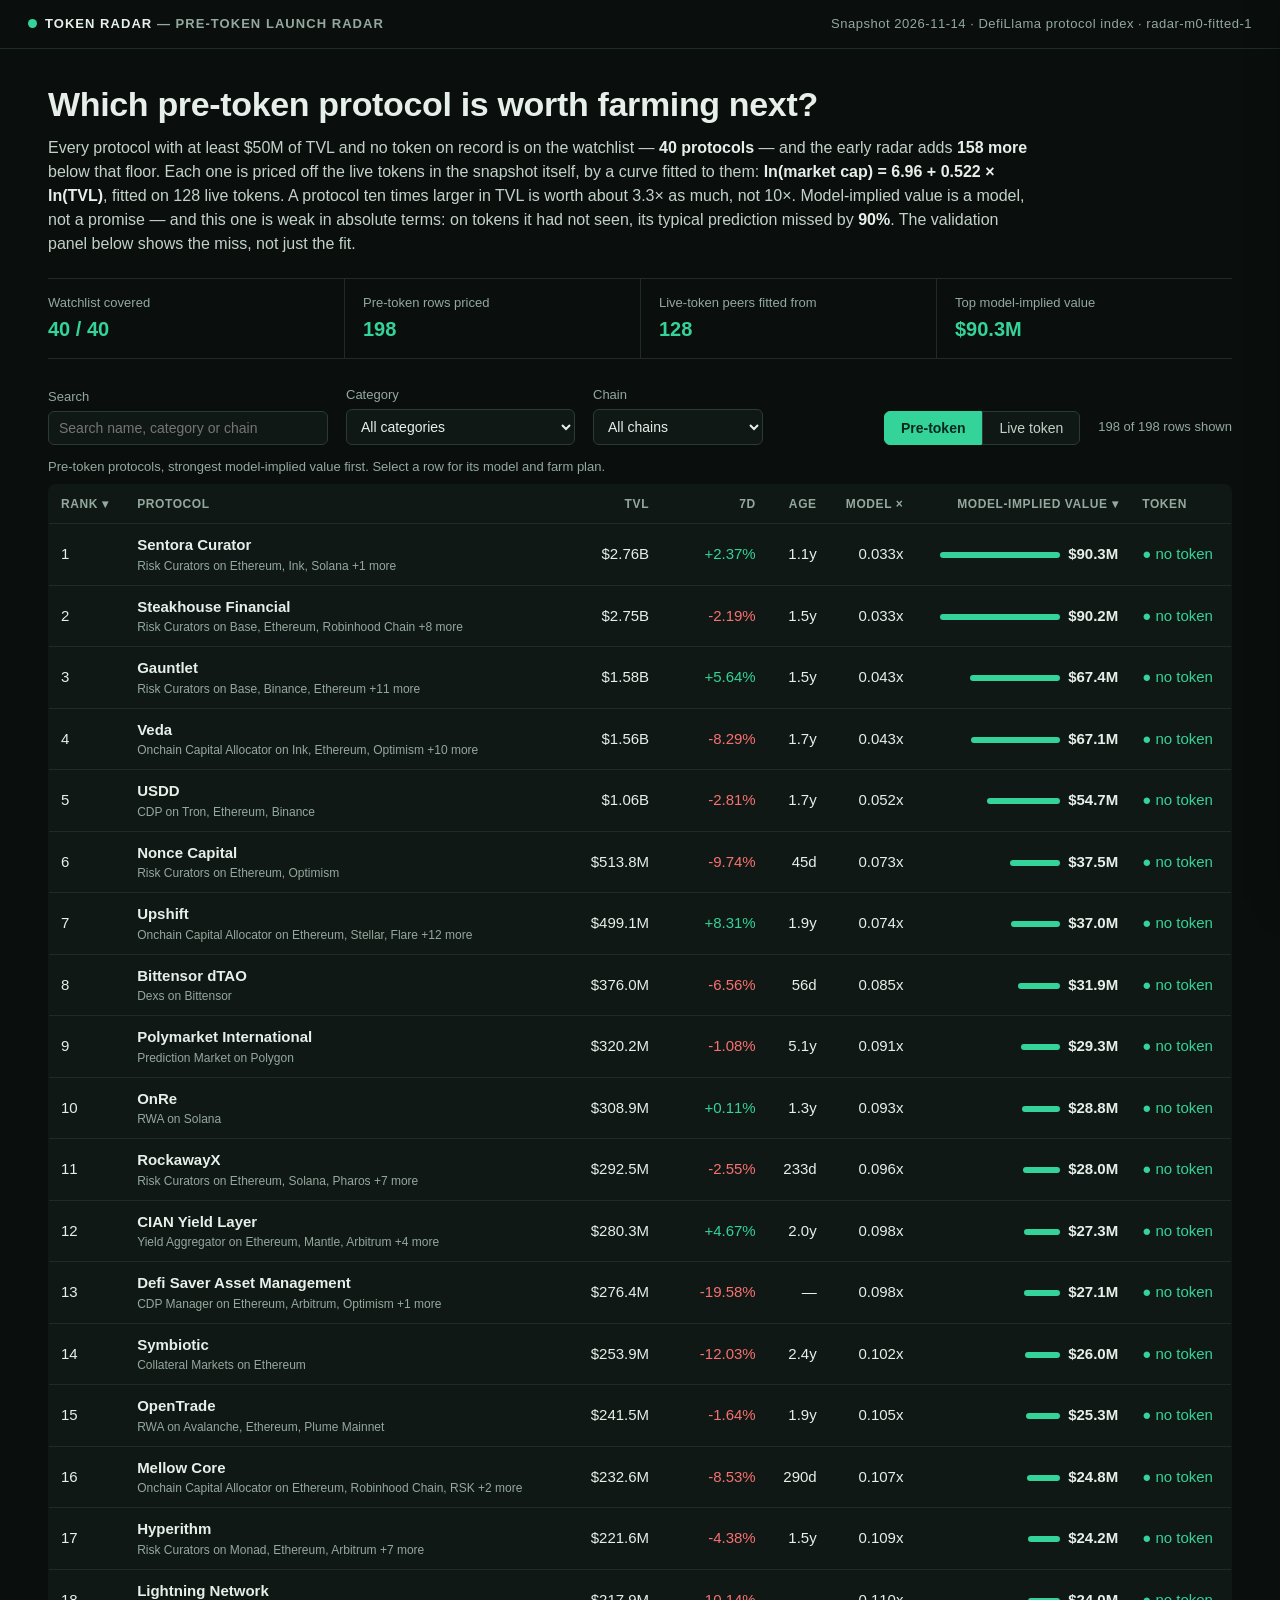
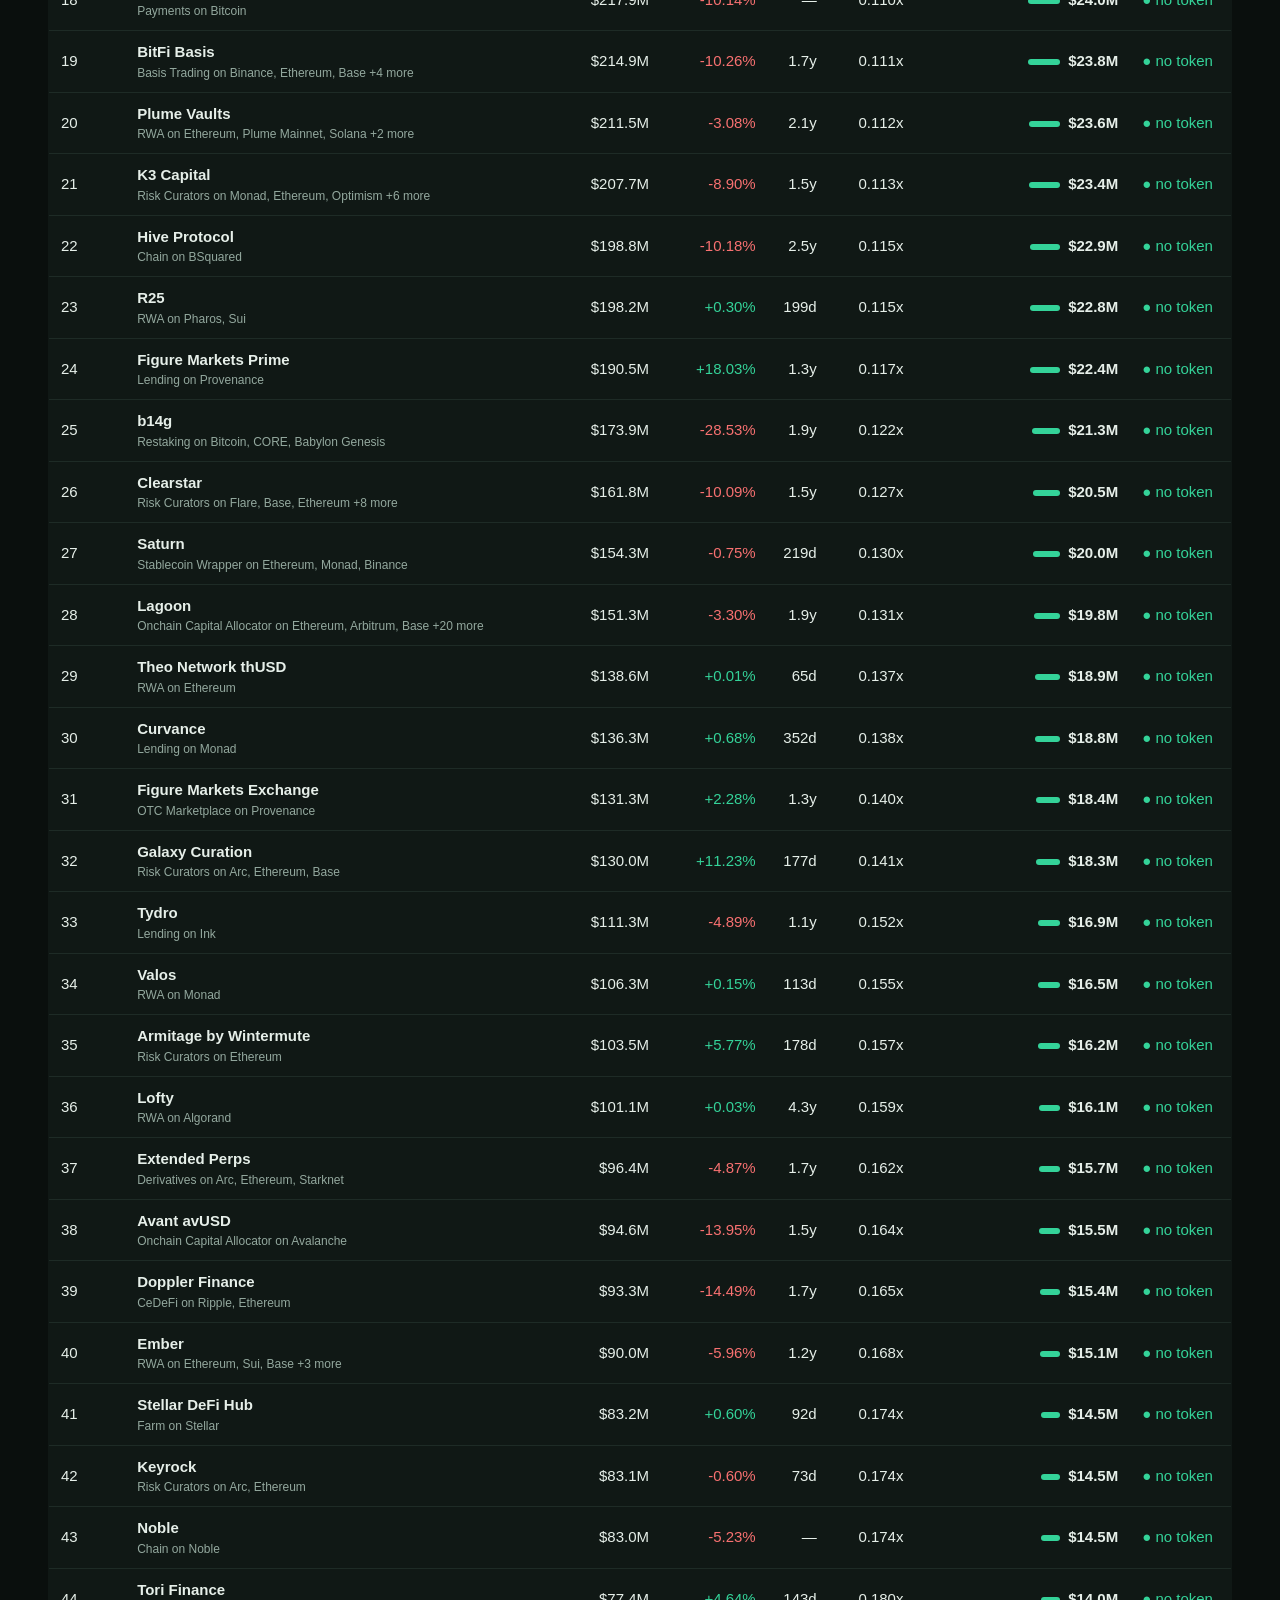
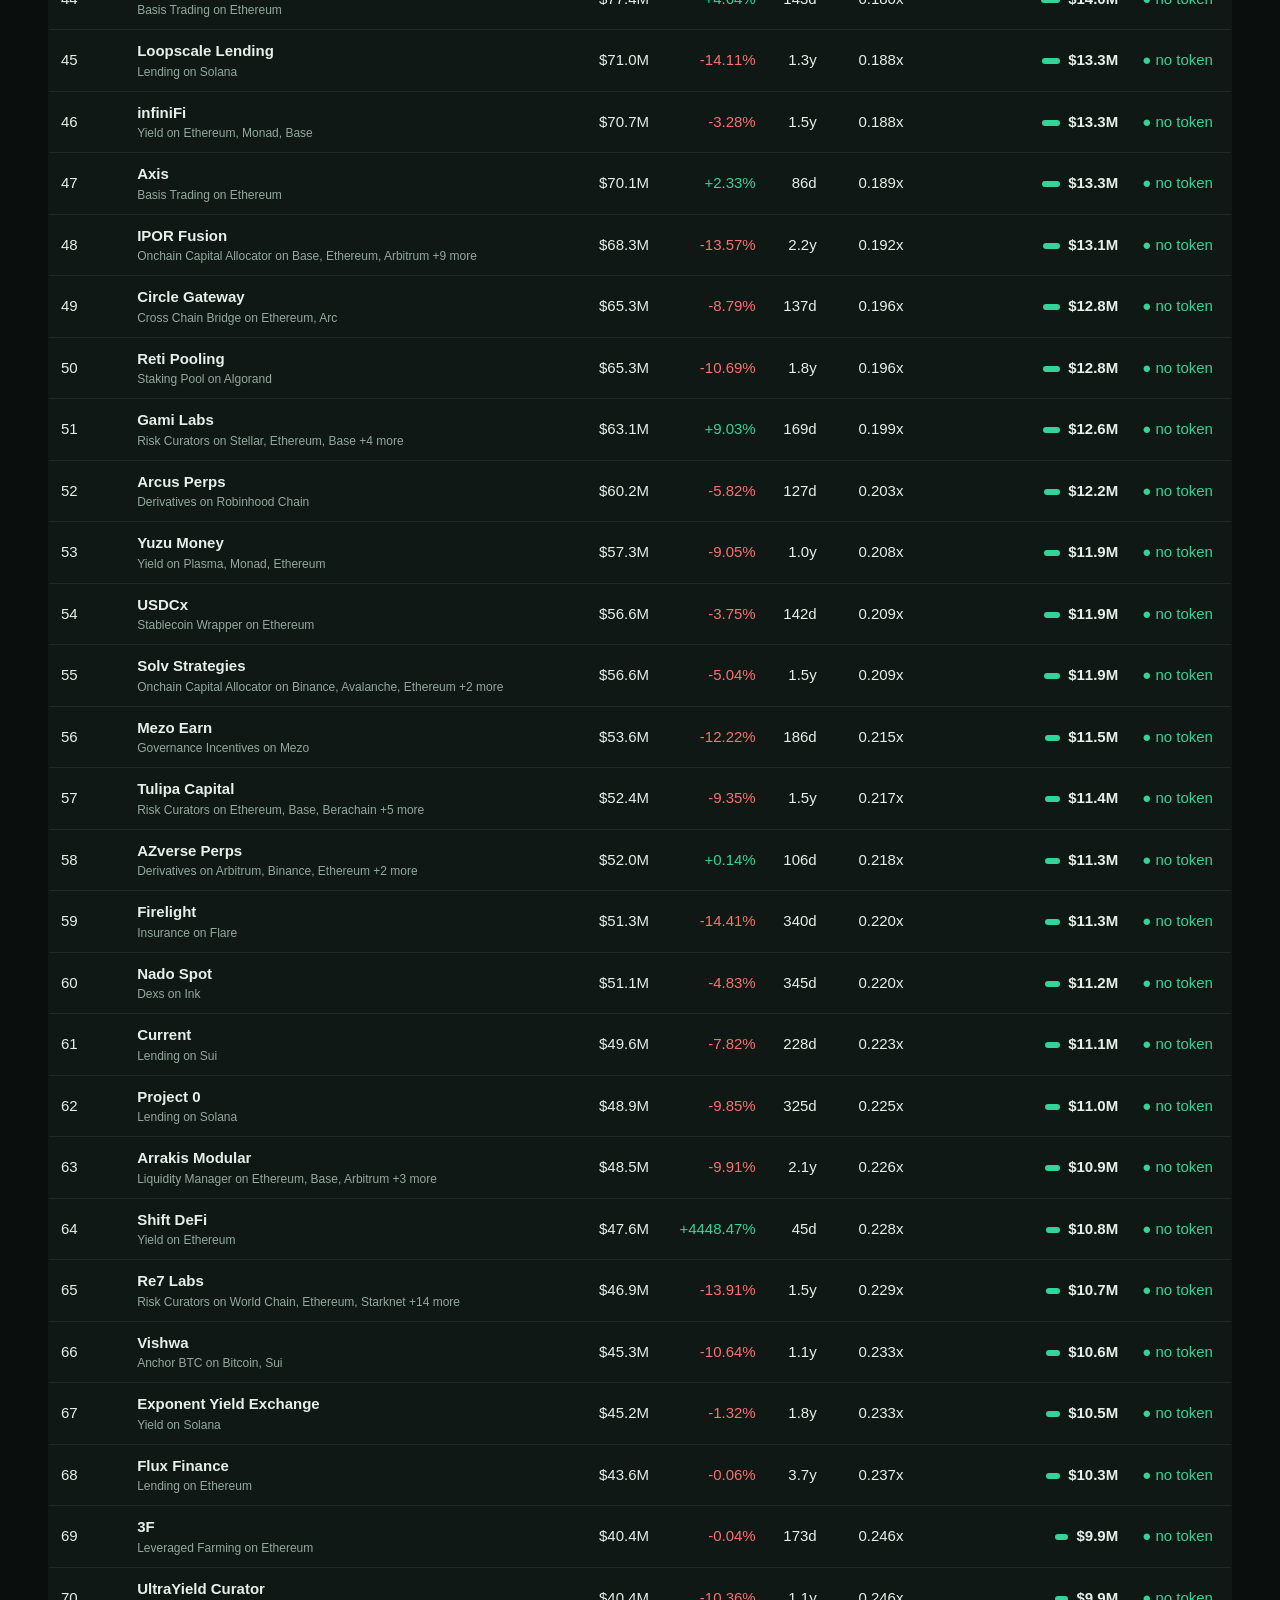
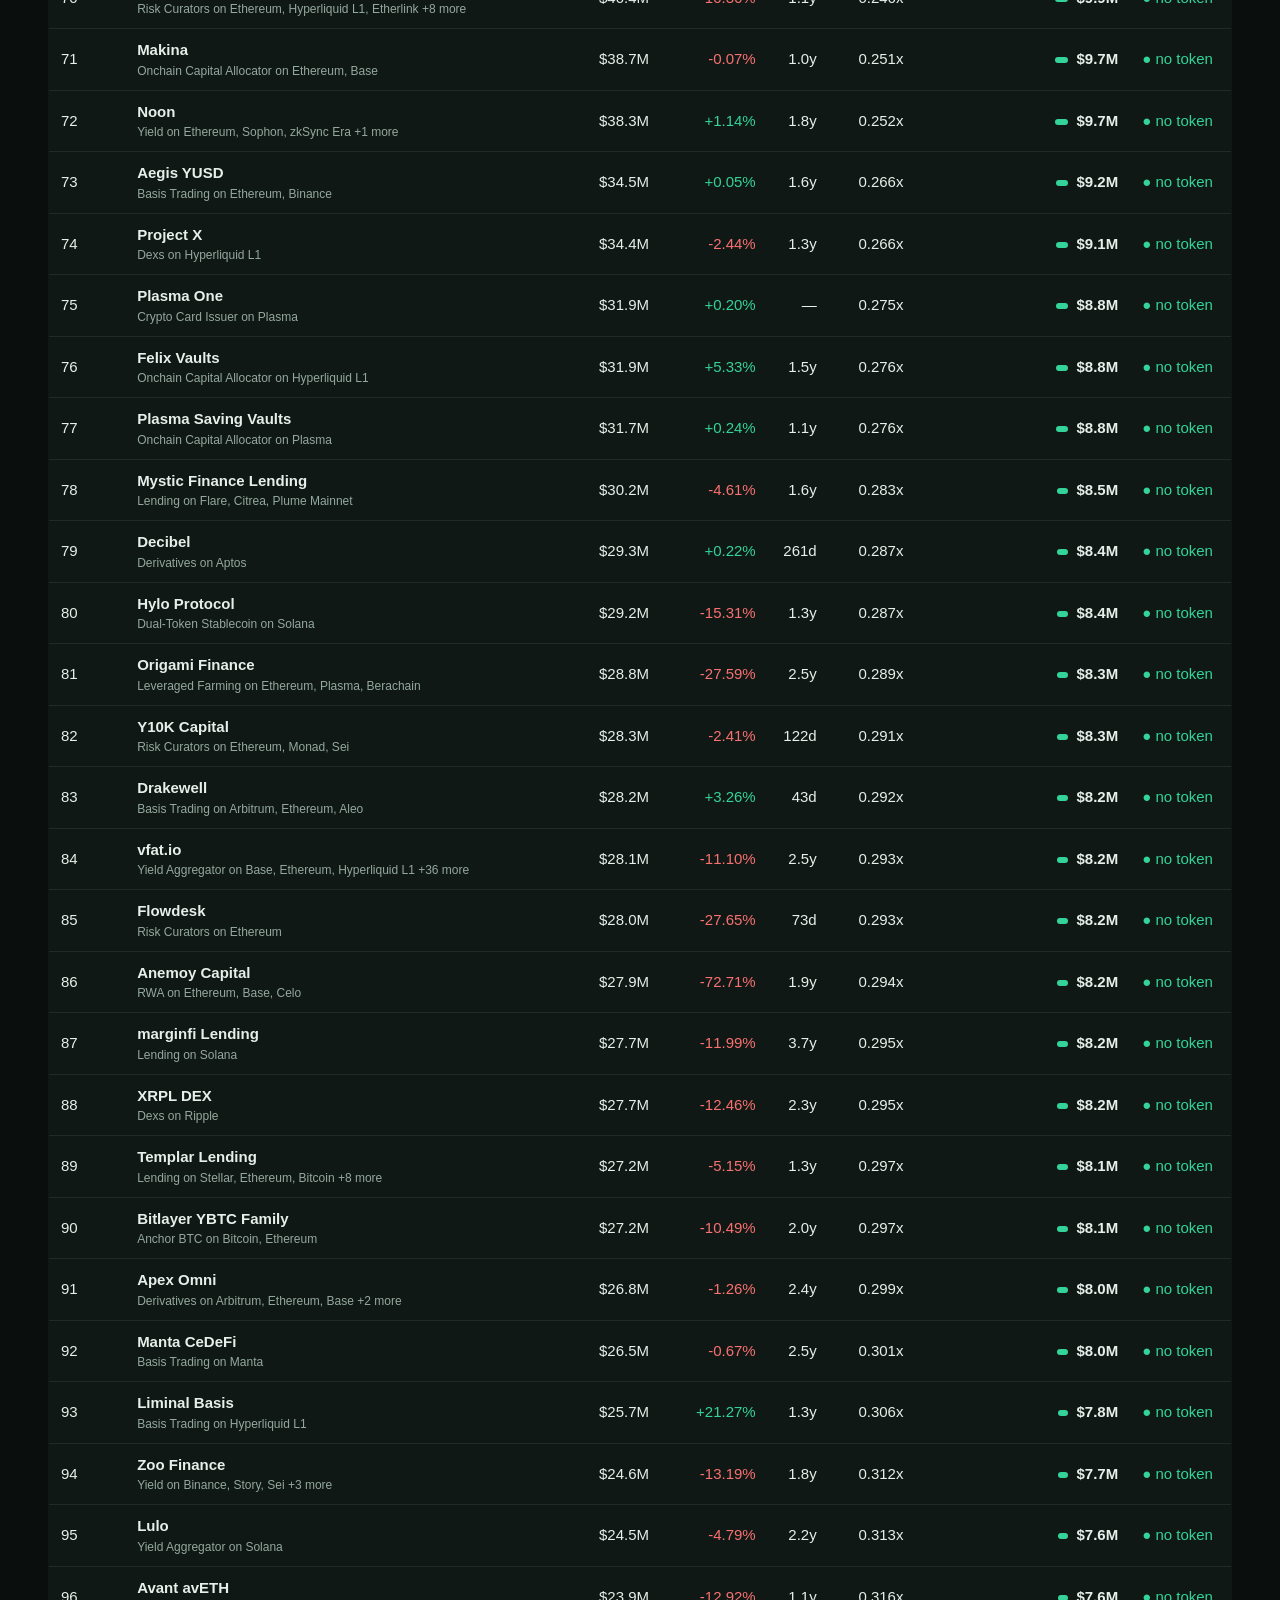
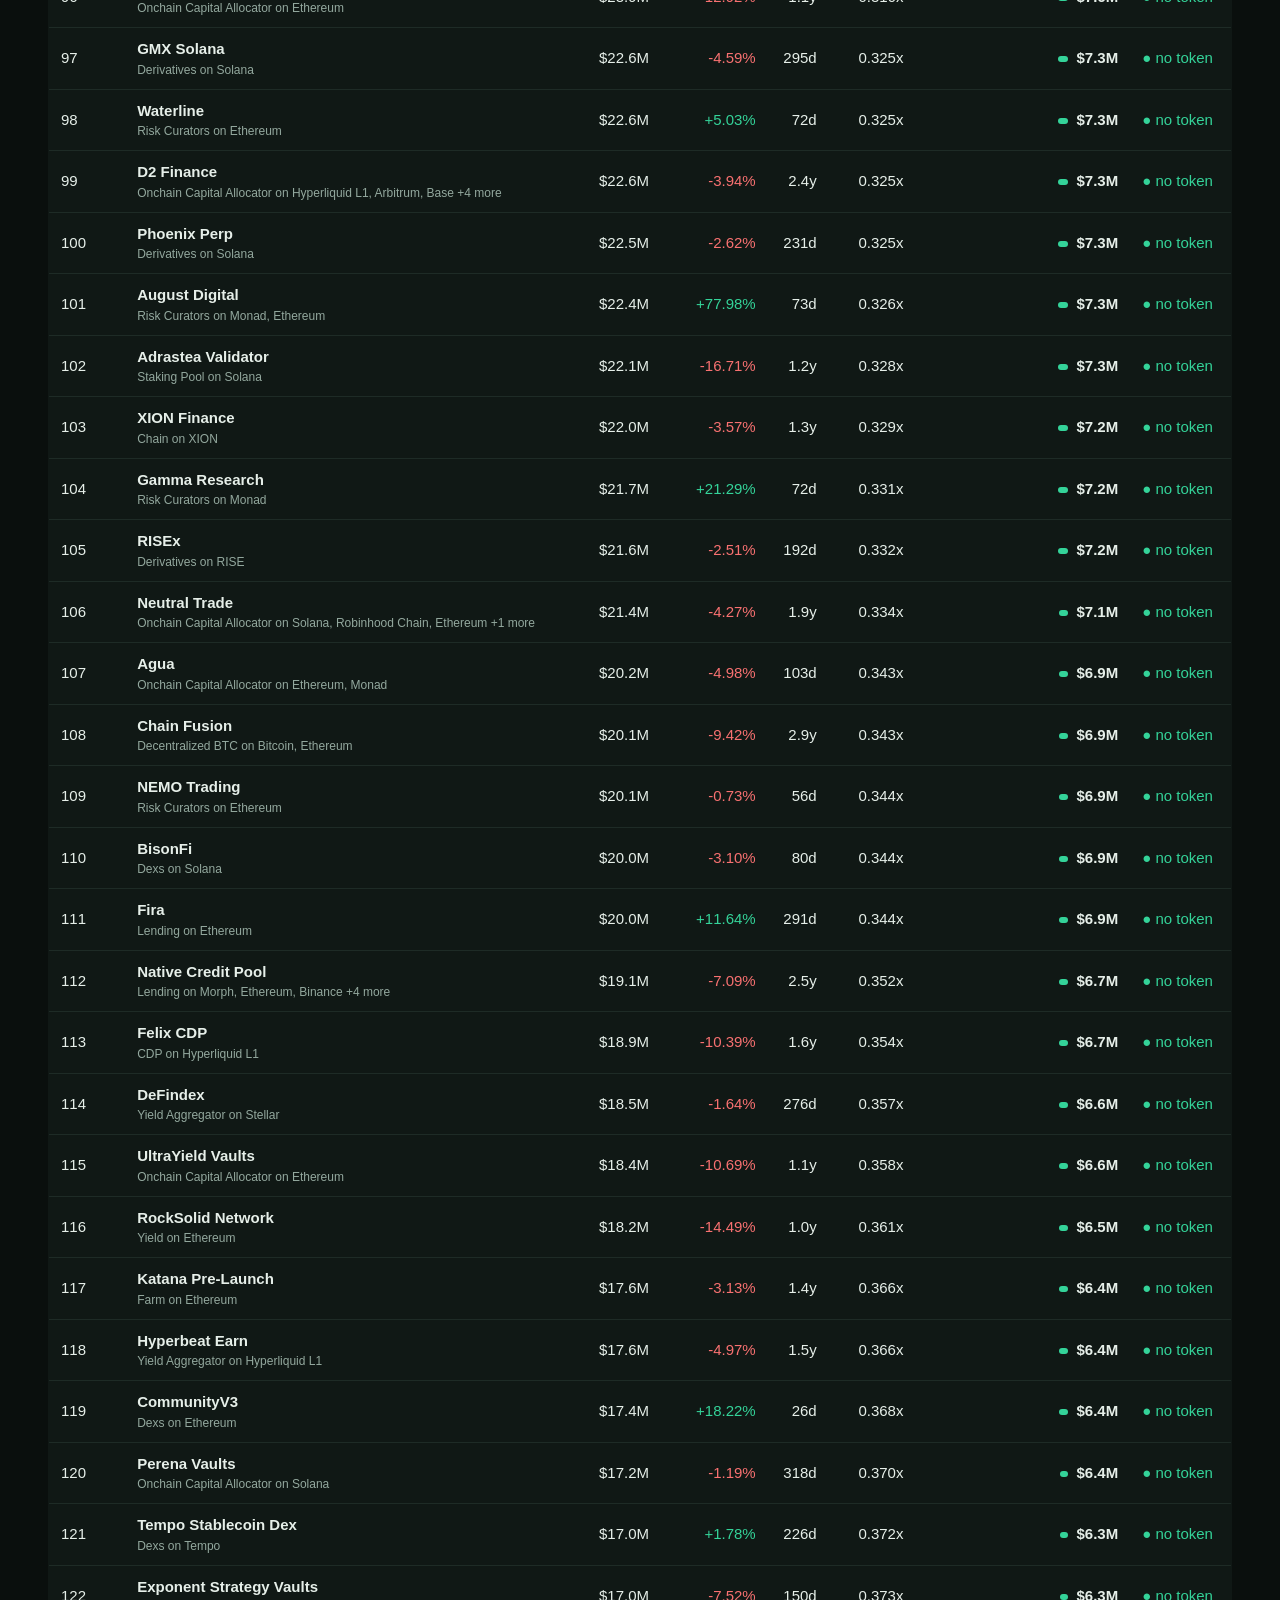
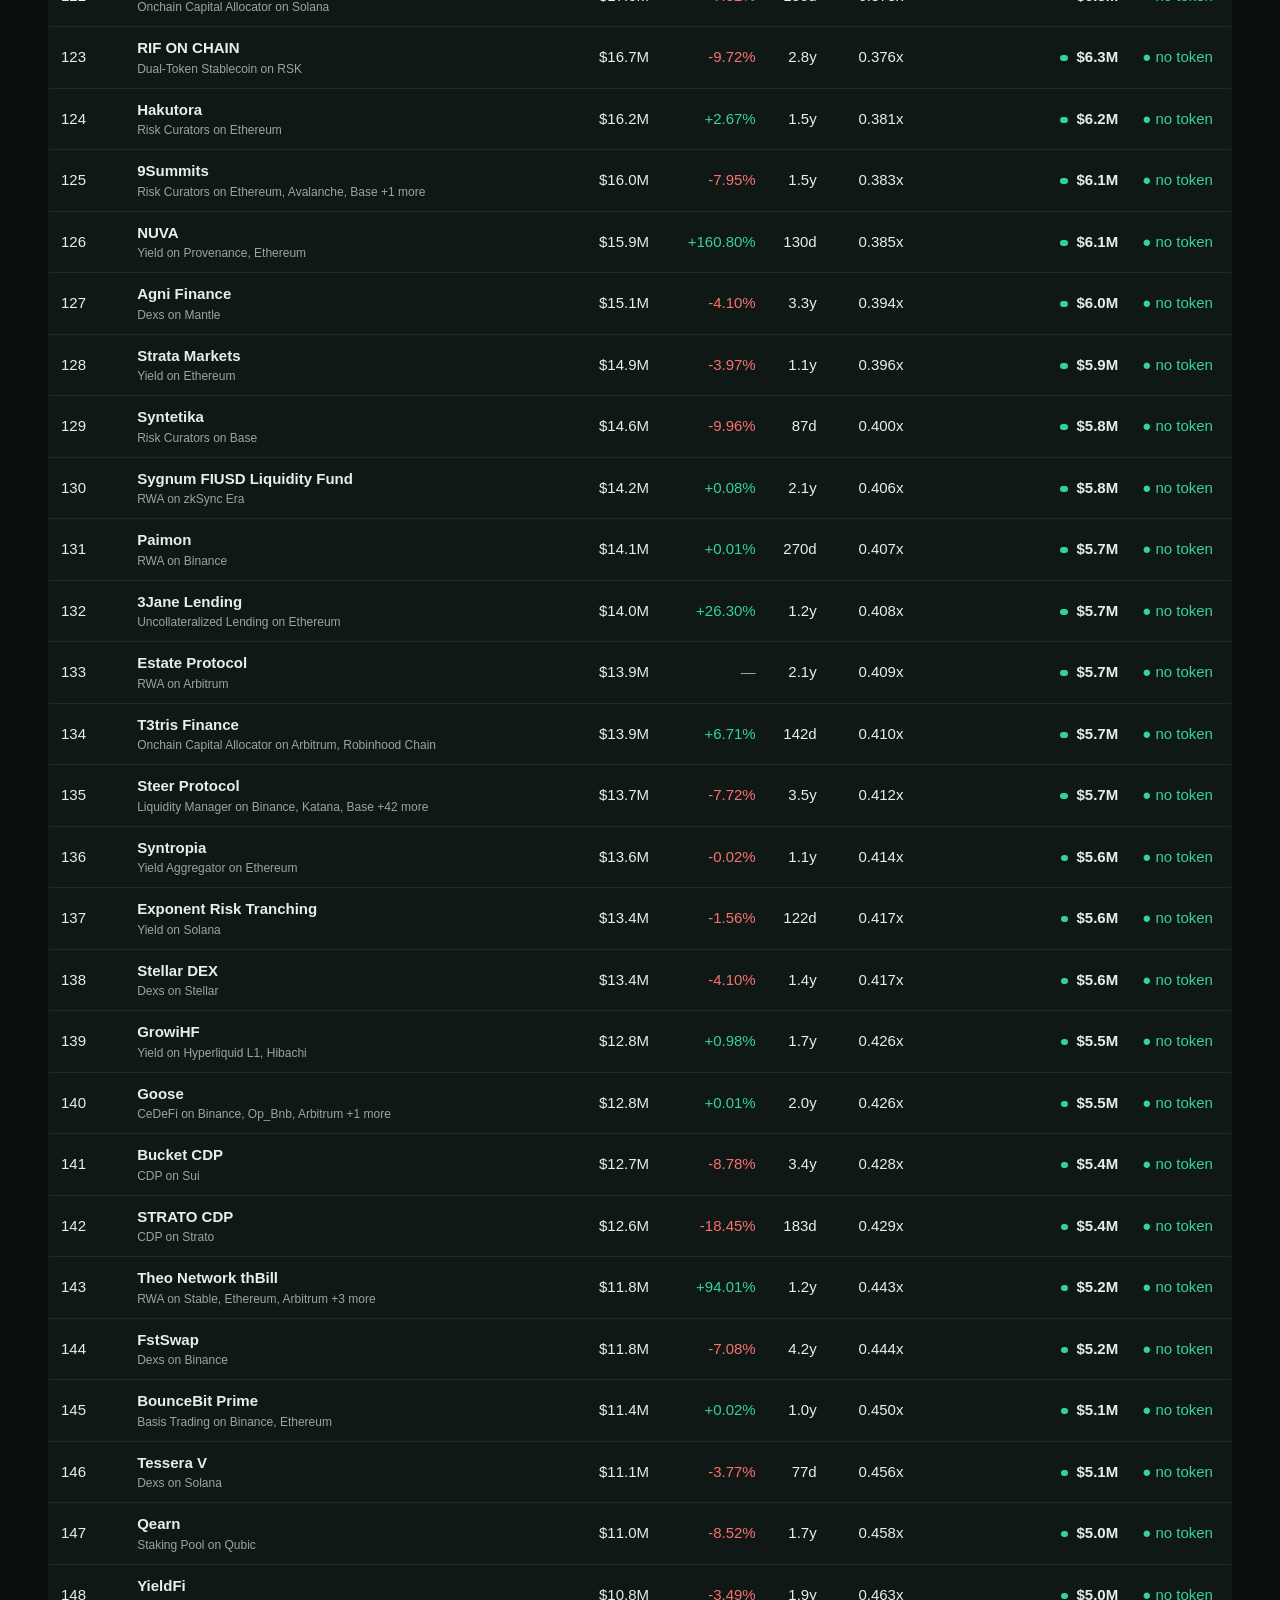
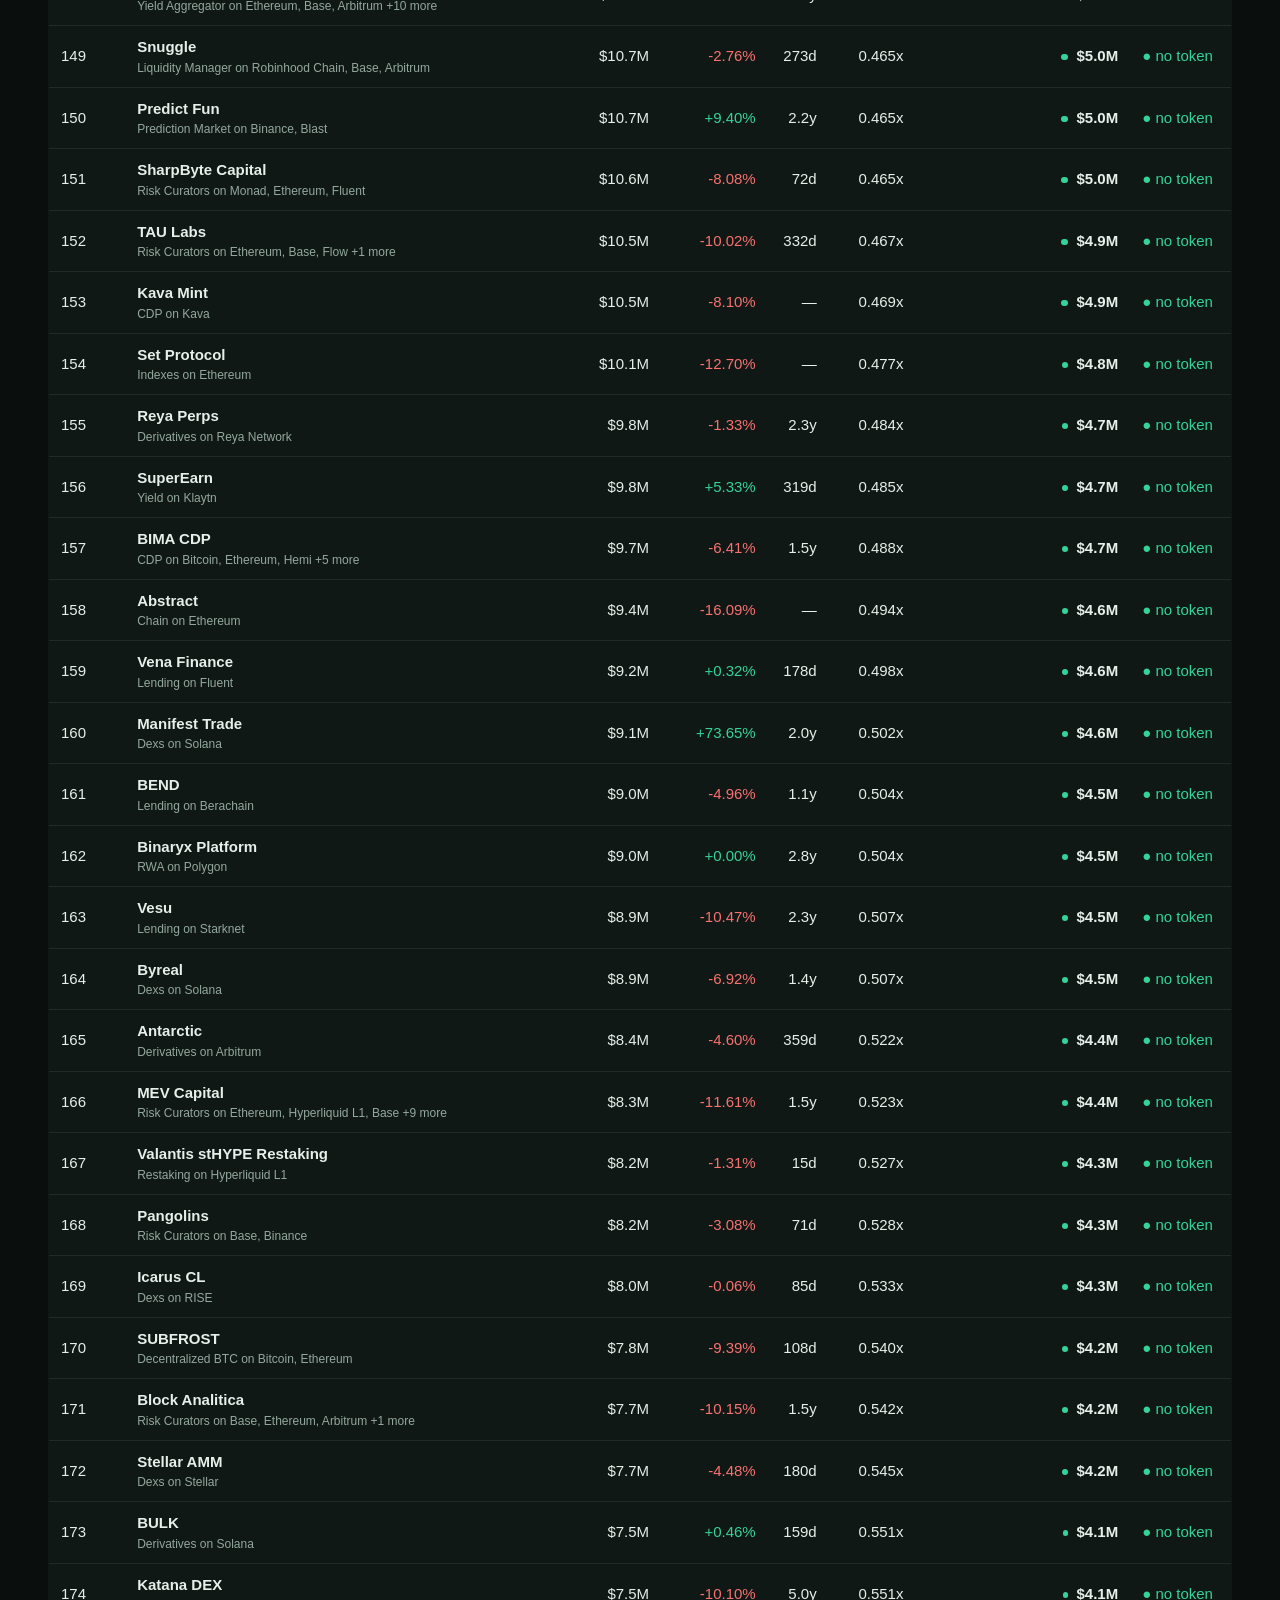
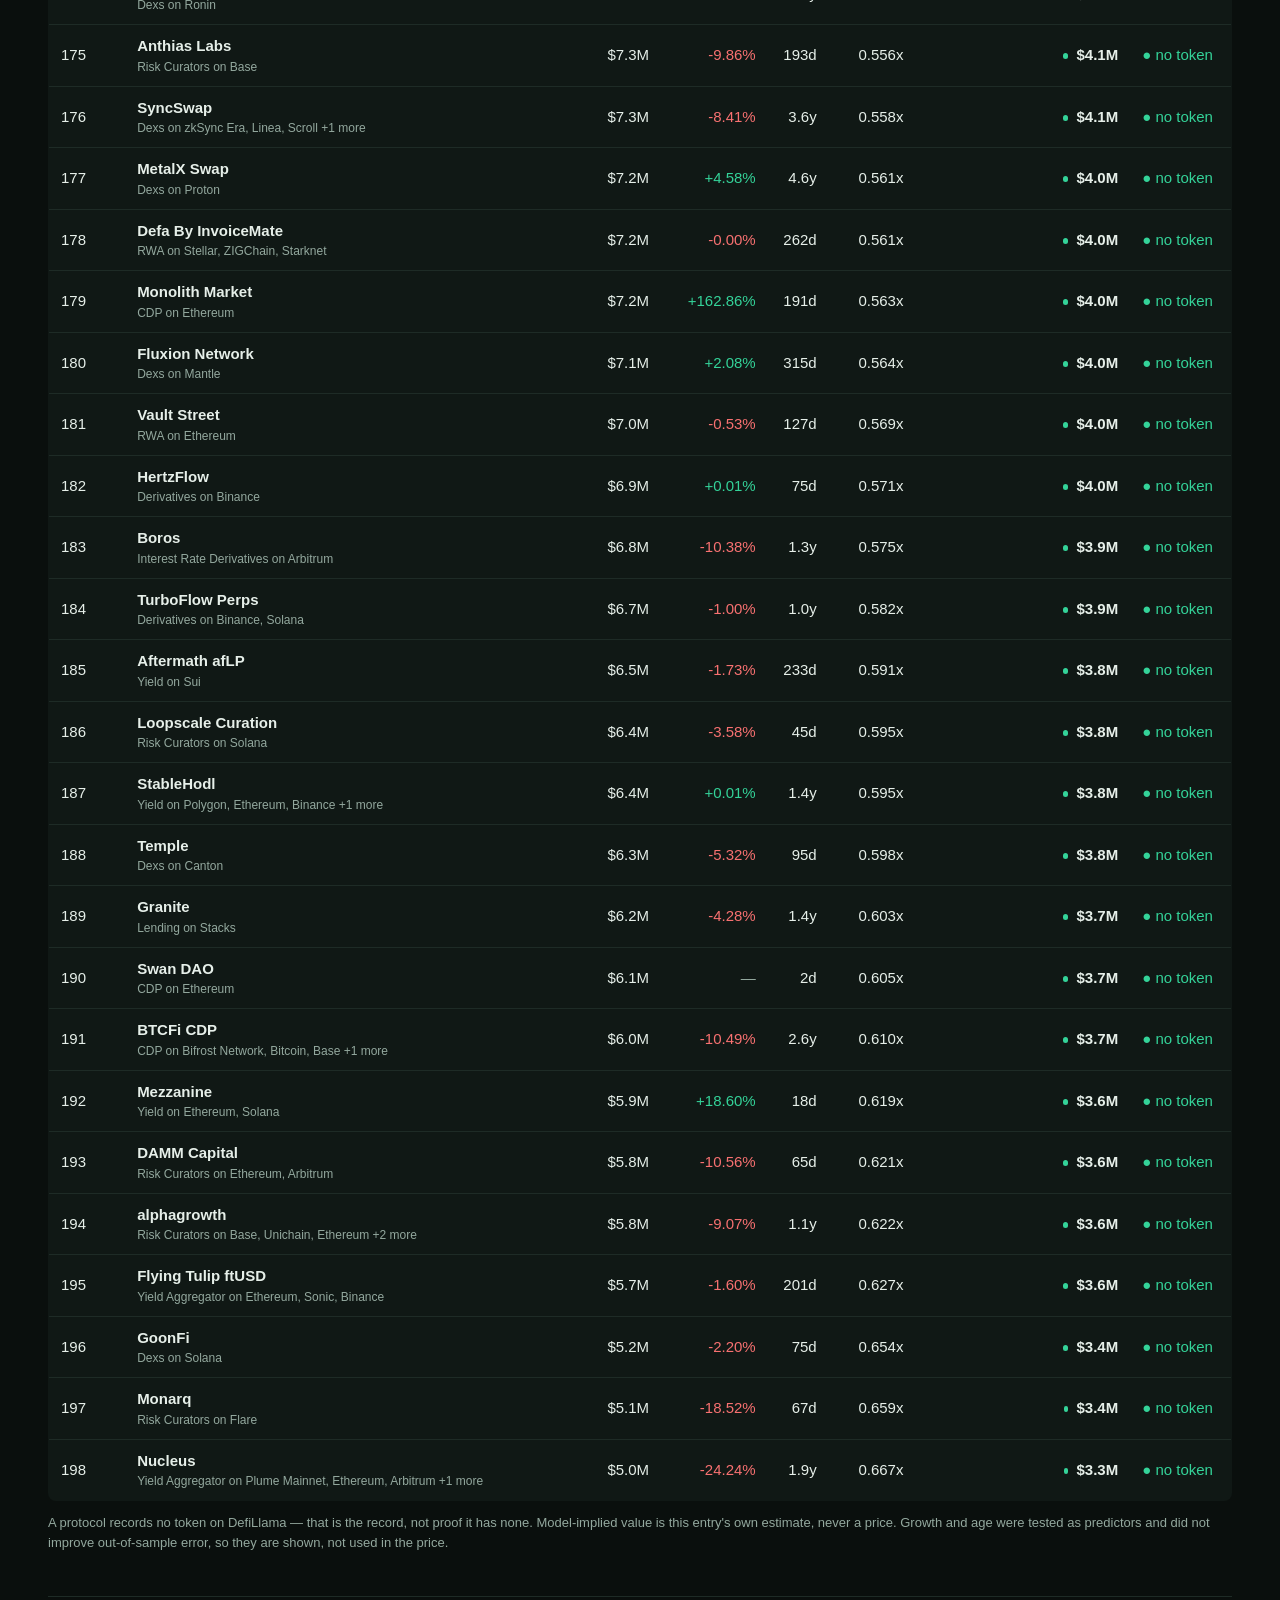
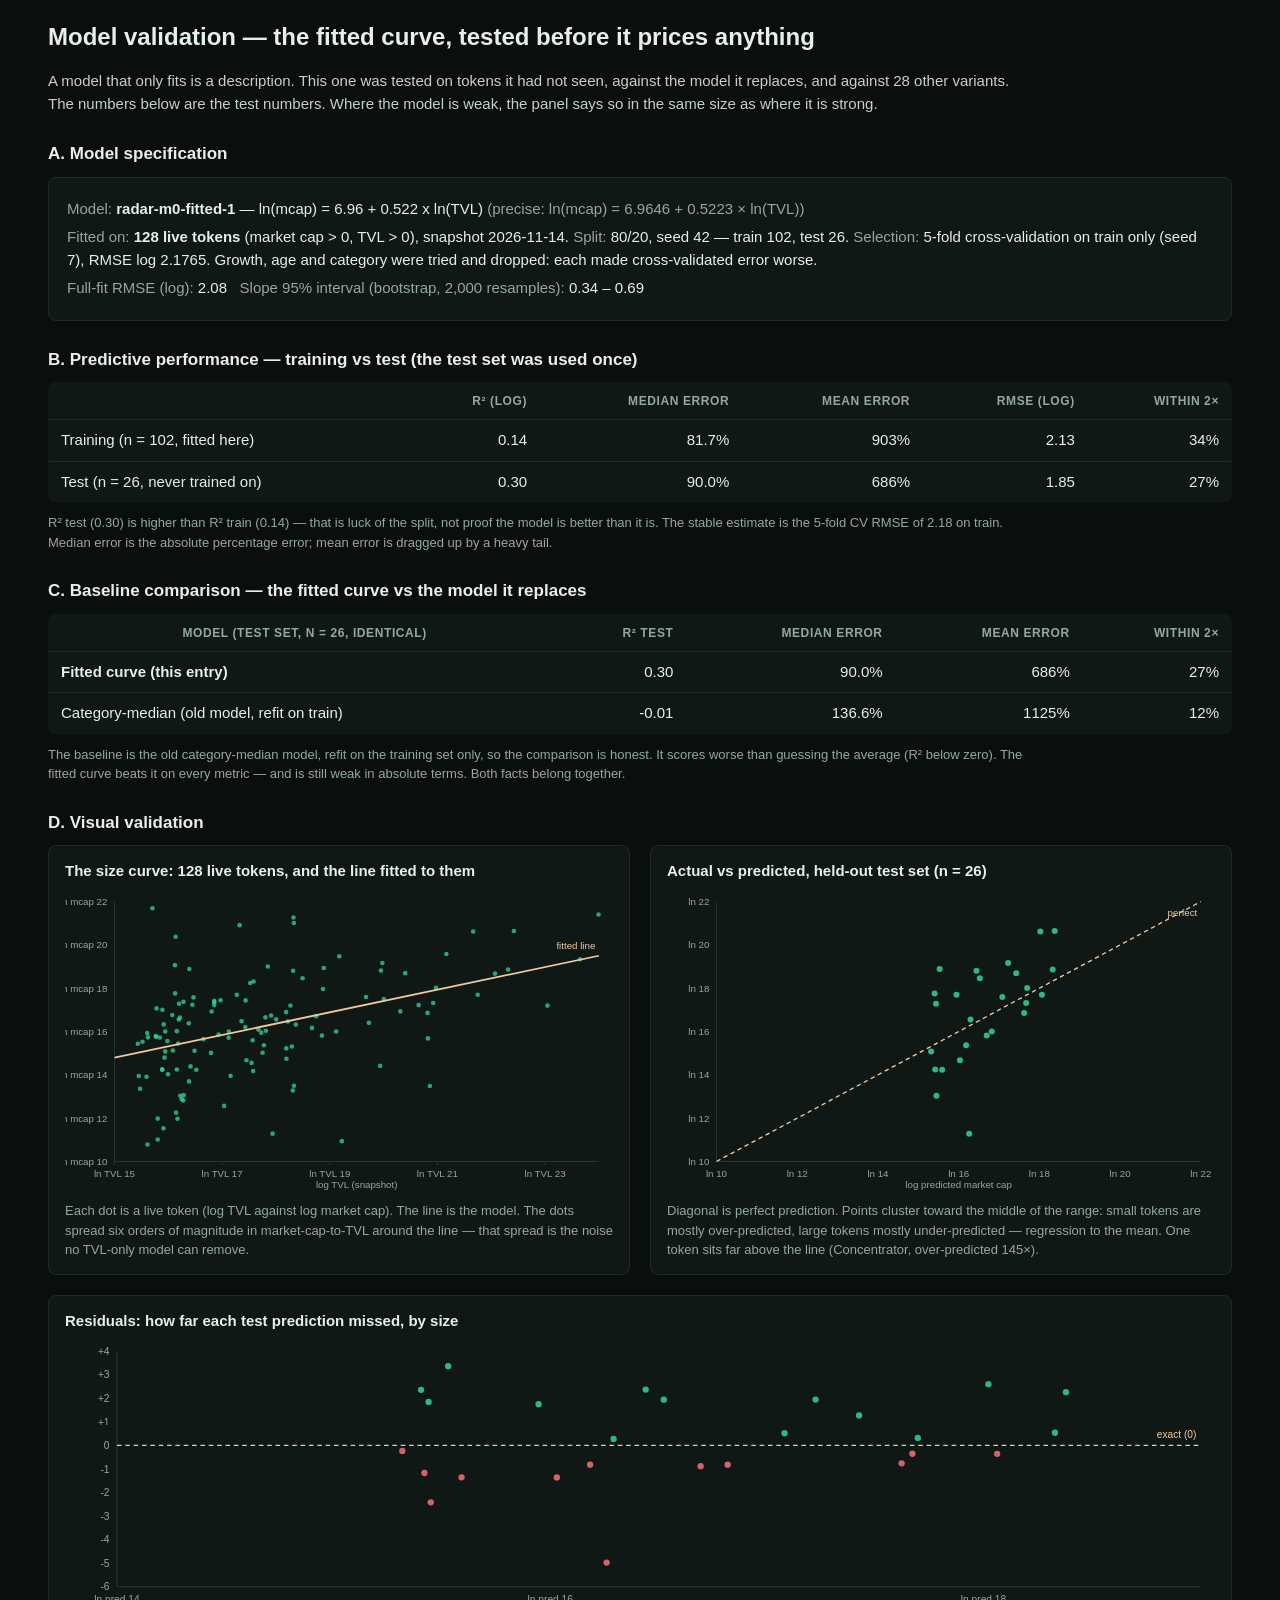
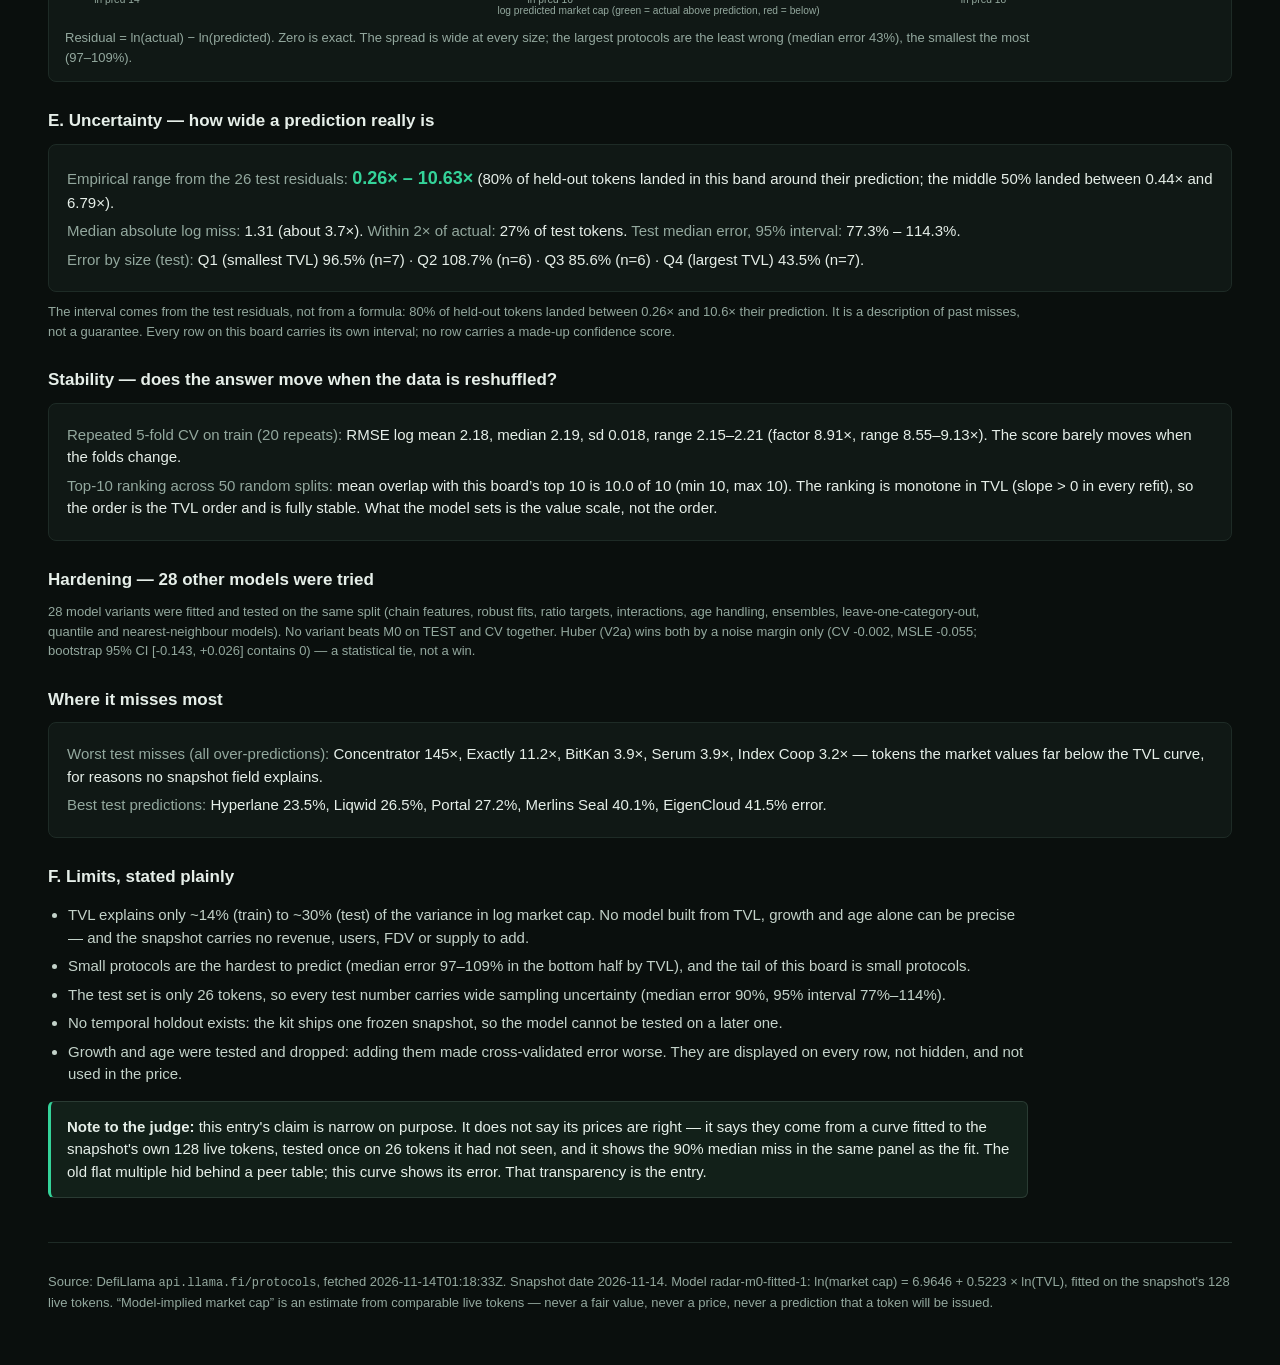
==== out/dashboard/index.html @ 36c4ebab "Token Radar v2: fitted-curve radar (M0) + validation panel + dashboard ln(mcap) = 6.9646 + 0.5223 * " ====
<!DOCTYPE html>
<html lang="en">
<head>
<meta charset="utf-8">
<meta name="viewport" content="width=device-width, initial-scale=1">
<title>Token Radar — Pre-token launch radar</title>
<link rel="stylesheet" href="app.css">
</head>
<body>
<header class="top">
  <div class="brand"><span class="dot"></span>TOKEN RADAR <span class="dim">— PRE-TOKEN LAUNCH RADAR</span></div>
  <div class="top-right">Snapshot 2026-11-14 &middot; DefiLlama protocol index &middot; radar-m0-fitted-1</div>
</header>
<main>
  <h1>Which pre-token protocol is worth farming next?</h1>
  <p class="lede">Every protocol with at least $50M of TVL and no token on record is on the
  watchlist — <b>40 protocols</b> — and the early radar adds <b>158 more</b> below that
  floor. Each one is priced off the live tokens in the snapshot itself, by a curve
  fitted to them: <b>ln(market cap) = 6.96 + 0.522 &times; ln(TVL)</b>, fitted on 128
  live tokens. A protocol ten times larger in TVL is worth about 3.3&times; as much,
  not 10&times;. Model-implied value is a model, not a promise — and this one is
  weak in absolute terms: on tokens it had not seen, its typical prediction missed
  by <b>90%</b>. The validation panel below shows the miss, not just the fit.</p>
  <section class="stats">
    <div class="stat"><span class="stat-label">Watchlist covered</span><span class="stat-value" id="st-watchlist">40 / 40</span></div>
    <div class="stat"><span class="stat-label">Pre-token rows priced</span><span class="stat-value" id="st-rows">198</span></div>
    <div class="stat"><span class="stat-label">Live-token peers fitted from</span><span class="stat-value" id="st-live">128</span></div>
    <div class="stat"><span class="stat-label">Top model-implied value</span><span class="stat-value" id="st-top">$90.3M</span></div>
  </section>

  <section class="board">
    <div class="filters">
      <label>Search<input id="q" type="search" placeholder="Search name, category or chain" autocomplete="off"></label>
      <label>Category<select id="f-cat"><option value="">All categories</option></select></label>
      <label>Chain<select id="f-chain"><option value="">All chains</option></select></label>
      <div class="tabs" role="tablist">
        <button id="tab-pre" class="tab active" role="tab" aria-selected="true">Pre-token</button>
        <button id="tab-live" class="tab" role="tab" aria-selected="false">Live token</button>
      </div>
      <span class="count" id="count"></span>
    </div>
    <p class="board-note">Pre-token protocols, strongest model-implied value first. Select a row for its model and farm plan.</p>
    <table id="board">
      <thead><tr>
        <th data-sort="rank">Rank <span class="arr">&#9662;</span></th>
        <th data-sort="name">Protocol</th>
        <th data-sort="tvl" class="num">TVL</th>
        <th data-sort="chg" class="num">7d</th>
        <th data-sort="age" class="num">Age</th>
        <th data-sort="mult" class="num">Model &times;</th>
        <th data-sort="implied" class="num">Model-implied value <span class="arr">&#9662;</span></th>
        <th>Token</th>
      </tr></thead>
      <tbody id="rows"></tbody>
    </table>
    <table id="live-table" hidden>
      <thead><tr>
        <th class="num">#</th><th>Protocol</th><th class="num">TVL</th><th class="num">Market cap</th><th class="num">7d</th><th class="num">Mcap / TVL</th>
      </tr></thead>
      <tbody id="live-rows"></tbody>
    </table>
    <p class="board-foot">A protocol records no token on DefiLlama — that is the record, not proof it has none.
    Model-implied value is this entry's own estimate, never a price. Growth and age were tested as
    predictors and did not improve out-of-sample error, so they are shown, not used in the price.</p>
  </section>

  <section class="model" id="model">
    <h2>Model validation — the fitted curve, tested before it prices anything</h2>
    <p class="model-intro">A model that only fits is a description. This one was tested on tokens it had
    not seen, against the model it replaces, and against 28 other variants. The numbers below are the
    test numbers. Where the model is weak, the panel says so in the same size as where it is strong.</p>

    <h3>A. Model specification</h3>
    <div class="spec" id="spec"></div>

    <h3>B. Predictive performance — training vs test (the test set was used once)</h3>
    <table class="mini" id="perf-table">
      <thead><tr><th></th><th class="num">R&sup2; (log)</th><th class="num">Median error</th><th class="num">Mean error</th><th class="num">RMSE (log)</th><th class="num">Within 2&times;</th></tr></thead>
      <tbody id="perf-rows"></tbody>
    </table>
    <p class="note">R&sup2; test (0.30) is higher than R&sup2; train (0.14) — that is luck of the split, not proof
    the model is better than it is. The stable estimate is the 5-fold CV RMSE of 2.18 on train.
    Median error is the absolute percentage error; mean error is dragged up by a heavy tail.</p>

    <h3>C. Baseline comparison — the fitted curve vs the model it replaces</h3>
    <table class="mini" id="base-table">
      <thead><tr><th>Model (test set, n = 26, identical)</th><th class="num">R&sup2; test</th><th class="num">Median error</th><th class="num">Mean error</th><th class="num">Within 2&times;</th></tr></thead>
      <tbody id="base-rows"></tbody>
    </table>
    <p class="note">The baseline is the old category-median model, refit on the training set only, so the
    comparison is honest. It scores worse than guessing the average (R&sup2; below zero). The fitted
    curve beats it on every metric — and is still weak in absolute terms. Both facts belong together.</p>

    <h3>D. Visual validation</h3>
    <div class="charts">
      <figure><figcaption>The size curve: 128 live tokens, and the line fitted to them</figcaption><div id="chart-curve" class="chart"></div>
      <p class="note">Each dot is a live token (log TVL against log market cap). The line is the model.
      The dots spread six orders of magnitude in market-cap-to-TVL around the line — that spread is the noise no TVL-only model can remove.</p></figure>
      <figure><figcaption>Actual vs predicted, held-out test set (n = 26)</figcaption><div id="chart-avp" class="chart"></div>
      <p class="note">Diagonal is perfect prediction. Points cluster toward the middle of the range: small
      tokens are mostly over-predicted, large tokens mostly under-predicted — regression to the mean.
      One token sits far above the line (Concentrator, over-predicted 145&times;).</p></figure>
      <figure><figcaption>Residuals: how far each test prediction missed, by size</figcaption><div id="chart-resid" class="chart"></div>
      <p class="note">Residual = ln(actual) &minus; ln(predicted). Zero is exact. The spread is wide at every
      size; the largest protocols are the least wrong (median error 43%), the smallest the most (97&ndash;109%).</p></figure>
    </div>

    <h3>E. Uncertainty — how wide a prediction really is</h3>
    <div class="spec" id="unc"></div>
    <p class="note">The interval comes from the test residuals, not from a formula: 80% of held-out tokens
    landed between 0.26&times; and 10.6&times; their prediction. It is a description of past misses, not a
    guarantee. Every row on this board carries its own interval; no row carries a made-up confidence score.</p>
    <h3>Stability — does the answer move when the data is reshuffled?</h3>
    <div class="spec" id="stab"></div>
    <h3>Hardening — 28 other models were tried</h3>
    <p class="note" id="hard"></p>
    <h3>Where it misses most</h3>
    <div class="spec" id="misses"></div>

    <h3>F. Limits, stated plainly</h3>
    <ul class="limits">
      <li>TVL explains only ~14% (train) to ~30% (test) of the variance in log market cap. No model built from TVL, growth and age alone can be precise — and the snapshot carries no revenue, users, FDV or supply to add.</li>
      <li>Small protocols are the hardest to predict (median error 97&ndash;109% in the bottom half by TVL), and the tail of this board is small protocols.</li>
      <li>The test set is only 26 tokens, so every test number carries wide sampling uncertainty (median error 90%, 95% interval 77%&ndash;114%).</li>
      <li>No temporal holdout exists: the kit ships one frozen snapshot, so the model cannot be tested on a later one.</li>
      <li>Growth and age were tested and dropped: adding them made cross-validated error worse. They are displayed on every row, not hidden, and not used in the price.</li>
    </ul>
    <p class="judge-note"><b>Note to the judge:</b> this entry's claim is narrow on purpose. It does not say its
    prices are right — it says they come from a curve fitted to the snapshot's own 128 live tokens, tested
    once on 26 tokens it had not seen, and it shows the 90% median miss in the same panel as the fit. The
    old flat multiple hid behind a peer table; this curve shows its error. That transparency is the entry.</p>
  </section>

  <footer>
    <p>Source: DefiLlama <span class="mono">api.llama.fi/protocols</span>, fetched 2026-11-14T01:18:33Z.
    Snapshot date 2026-11-14. Model radar-m0-fitted-1: ln(market cap) = 6.9646 + 0.5223 &times; ln(TVL),
    fitted on the snapshot's 128 live tokens. “Model-implied market cap” is an estimate from comparable
    live tokens — never a fair value, never a price, never a prediction that a token will be issued.</p>
  </footer>
</main>

<aside id="drawer" aria-hidden="true">
  <div class="drawer-inner" id="drawer-inner"></div>
</aside>

<script src="../data.js"></script>
<script src="app.js"></script>
</body>
</html>
---- out/dashboard/app.css ----
* { box-sizing: border-box; }
body { margin: 0; background: #0a0f0d; color: #e6efe9; font-family: -apple-system, "Segoe UI", Roboto, Helvetica, Arial, sans-serif; font-size: 15px; line-height: 1.5; }
a { color: #34d399; }
.mono { font-family: ui-monospace, SFMono-Regular, Menlo, Consolas, monospace; font-size: 0.92em; }
.dim { color: #93a89e; }
.top { display: flex; justify-content: space-between; gap: 16px; padding: 14px 28px; border-bottom: 1px solid #1e2b26; font-size: 13px; letter-spacing: 0.04em; }
.brand { font-weight: 700; letter-spacing: 0.08em; }
.dot { display: inline-block; width: 9px; height: 9px; border-radius: 50%; background: #34d399; margin-right: 8px; }
.top-right { color: #93a89e; text-align: right; }
main { max-width: 1240px; margin: 0 auto; padding: 28px 28px 40px; }
h1 { font-size: 34px; line-height: 1.15; margin: 8px 0 12px; letter-spacing: -0.01em; }
.lede { color: #c3d2c9; max-width: 980px; margin: 0 0 22px; font-size: 16px; }
.lede b { color: #e6efe9; }
.stats { display: grid; grid-template-columns: repeat(4, 1fr); gap: 0; border-top: 1px solid #1e2b26; border-bottom: 1px solid #1e2b26; margin-bottom: 26px; }
.stat { padding: 14px 18px; border-left: 1px solid #1e2b26; }
.stat:first-child { border-left: 0; padding-left: 0; }
.stat-label { display: block; color: #93a89e; font-size: 13px; }
.stat-value { display: block; color: #34d399; font-weight: 700; font-size: 20px; margin-top: 2px; }
.filters { display: flex; gap: 18px; align-items: flex-end; flex-wrap: wrap; }
.filters label { color: #93a89e; font-size: 13px; display: block; }
.filters input, .filters select { display: block; margin-top: 4px; background: #101815; color: #e6efe9; border: 1px solid #2a3b33; border-radius: 6px; padding: 8px 10px; font-size: 14px; min-width: 280px; }
th { white-space: nowrap; }
.tok { white-space: nowrap; }
.filters select { min-width: 170px; }
.tabs { display: flex; gap: 0; margin-left: auto; }
.tab { background: #101815; color: #c3d2c9; border: 1px solid #2a3b33; padding: 8px 16px; font-size: 14px; cursor: pointer; }
.tab:first-child { border-radius: 6px 0 0 6px; }
.tab:last-child { border-radius: 0 6px 6px 0; }
.tab.active { background: #34d399; color: #06281c; border-color: #34d399; font-weight: 700; }
.count { color: #93a89e; font-size: 13px; padding-bottom: 8px; }
.board-note { color: #93a89e; font-size: 13px; margin: 12px 0 8px; }
table { width: 100%; border-collapse: collapse; }
#board, #live-table { background: #101815; border: 1px solid #1e2b26; border-radius: 8px; overflow: hidden; }
#board th, #board td, #live-table th, #live-table td { padding: 10px 12px; text-align: left; border-bottom: 1px solid #1e2b26; }
#board thead th, #live-table thead th { color: #93a89e; font-size: 12px; text-transform: uppercase; letter-spacing: 0.05em; font-weight: 600; cursor: pointer; user-select: none; }
#board tbody tr { cursor: pointer; }
#board tbody tr:hover { background: #152019; }
.num { text-align: right !important; font-variant-numeric: tabular-nums; }
.pos { color: #34d399; }
.neg { color: #f87171; }
.pname { font-weight: 600; }
.psub { color: #93a89e; font-size: 12px; }
.bar { display: inline-block; height: 6px; background: #34d399; border-radius: 3px; vertical-align: middle; margin-right: 8px; min-width: 2px; }
.tok { color: #34d399; }
.board-foot { color: #93a89e; font-size: 13px; margin: 12px 0 0; }

.model { margin-top: 44px; border-top: 1px solid #1e2b26; padding-top: 22px; }
.model h2 { font-size: 24px; margin: 0 0 8px; }
.model h3 { font-size: 17px; margin: 26px 0 10px; color: #e6efe9; }
.model-intro { color: #c3d2c9; max-width: 980px; }
.spec { background: #101815; border: 1px solid #1e2b26; border-radius: 8px; padding: 14px 18px; }
.spec p { margin: 6px 0; }
.spec .k { color: #93a89e; }
.spec b { color: #e6efe9; }
.spec .big { font-size: 18px; color: #34d399; font-weight: 700; }
table.mini { background: #101815; border: 1px solid #1e2b26; border-radius: 8px; overflow: hidden; }
table.mini th, table.mini td { padding: 9px 12px; border-bottom: 1px solid #1e2b26; }
table.mini thead th { color: #93a89e; font-size: 12px; text-transform: uppercase; letter-spacing: 0.05em; cursor: default; }
table.mini tr:last-child td { border-bottom: 0; }
.note { color: #93a89e; font-size: 13px; max-width: 980px; margin: 10px 0 0; }
.charts { display: grid; grid-template-columns: 1fr 1fr; gap: 20px; }
.charts figure { margin: 0; background: #101815; border: 1px solid #1e2b26; border-radius: 8px; padding: 14px 16px; }
.charts figure:last-child { grid-column: 1 / -1; }
.charts figcaption { font-weight: 600; margin-bottom: 8px; }
.chart svg { width: 100%; height: auto; display: block; }
.limits { color: #c3d2c9; max-width: 980px; padding-left: 20px; }
.limits li { margin-bottom: 6px; }
.judge-note { background: #122019; border: 1px solid #2a3b33; border-left: 3px solid #34d399; border-radius: 6px; padding: 14px 16px; max-width: 980px; }
footer { margin-top: 44px; border-top: 1px solid #1e2b26; padding-top: 16px; color: #93a89e; font-size: 13px; }
#drawer { position: fixed; top: 0; right: 0; bottom: 0; width: 460px; max-width: 94vw; background: #0e1512; border-left: 1px solid #2a3b33; transform: translateX(105%); transition: transform 0.18s ease; overflow-y: auto; z-index: 10; box-shadow: -12px 0 32px rgba(0,0,0,0.5); }
#drawer.open { transform: translateX(0); }
.drawer-inner { padding: 22px 24px 32px; }
.drawer-inner h2 { margin: 2px 0 2px; font-size: 24px; }
.drawer-inner .rankline { color: #93a89e; font-size: 12px; letter-spacing: 0.08em; text-transform: uppercase; }
.drawer-inner .close { float: right; background: #101815; color: #e6efe9; border: 1px solid #34d399; border-radius: 6px; padding: 6px 12px; cursor: pointer; font-size: 13px; }
.kv { width: 100%; margin: 14px 0; }
.kv td { padding: 6px 0; border-bottom: 1px solid #1e2b26; }
.kv td:last-child { text-align: right; font-variant-numeric: tabular-nums; }
.kv td:first-child { color: #93a89e; }
.farm { margin: 8px 0 0; padding-left: 20px; }
.farm li { margin-bottom: 10px; }
.farm .fc { color: #93a89e; font-size: 13px; display: block; }
.warn { background: #1d1410; border: 1px solid #5b3a1e; border-radius: 6px; padding: 10px 12px; font-size: 13px; color: #f0c9a0; }
@media (max-width: 900px) {
  .stats { grid-template-columns: 1fr 1fr; }
  .charts { grid-template-columns: 1fr; }
  h1 { font-size: 26px; }
  main { padding: 20px 16px 32px; }
  .top { padding: 12px 16px; flex-direction: column; gap: 2px; }
}
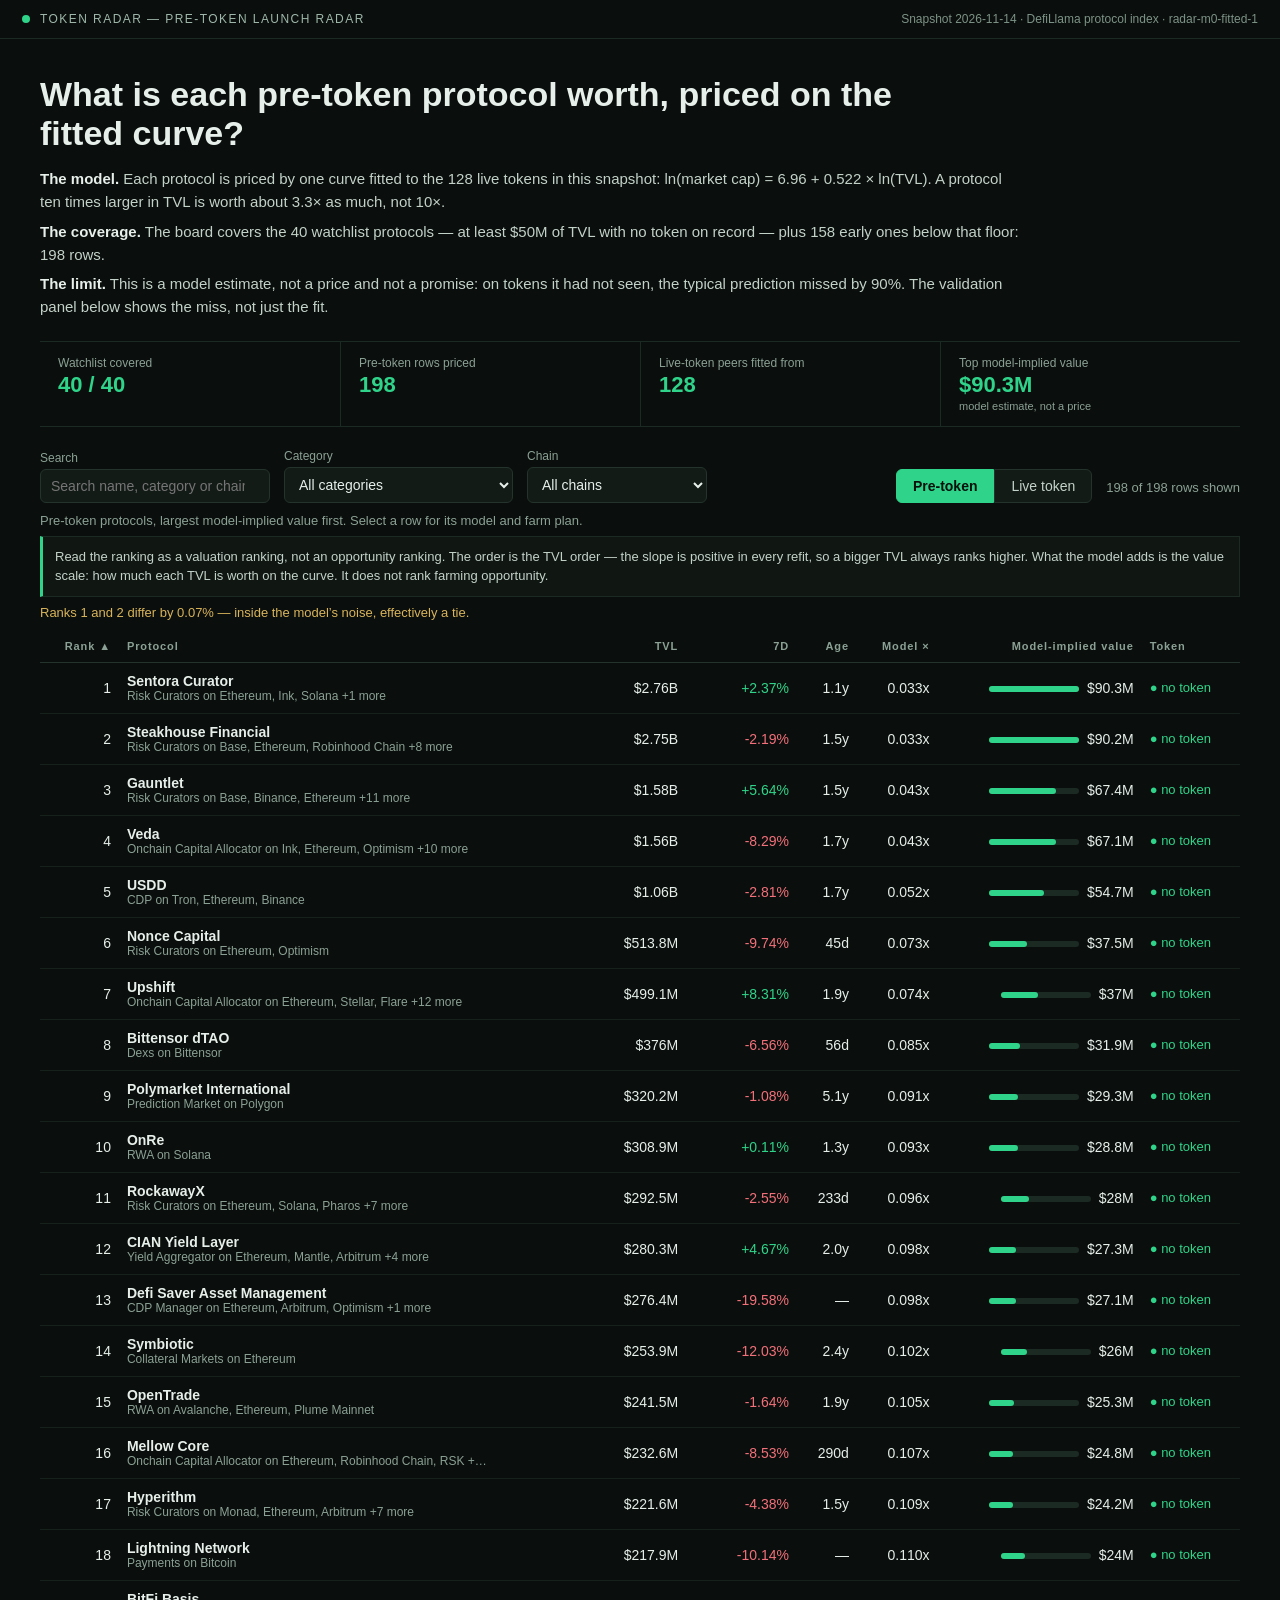
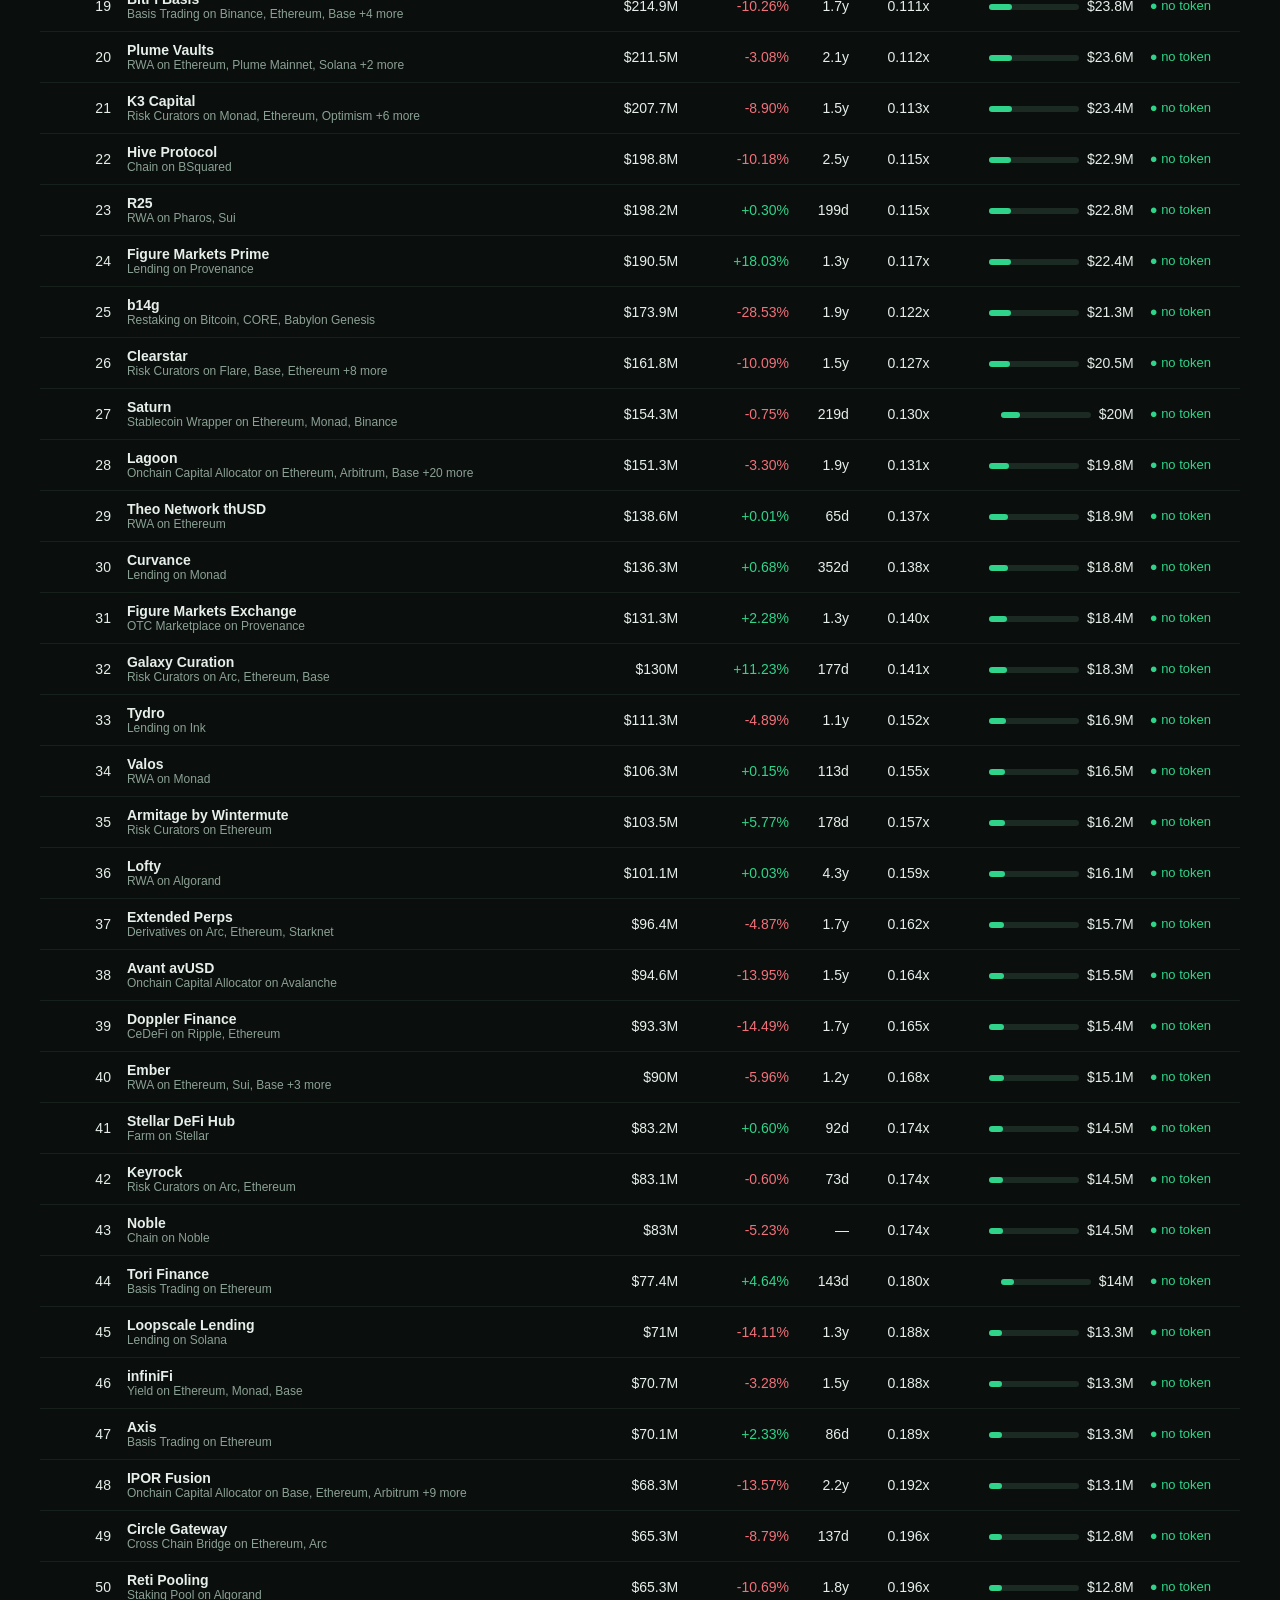
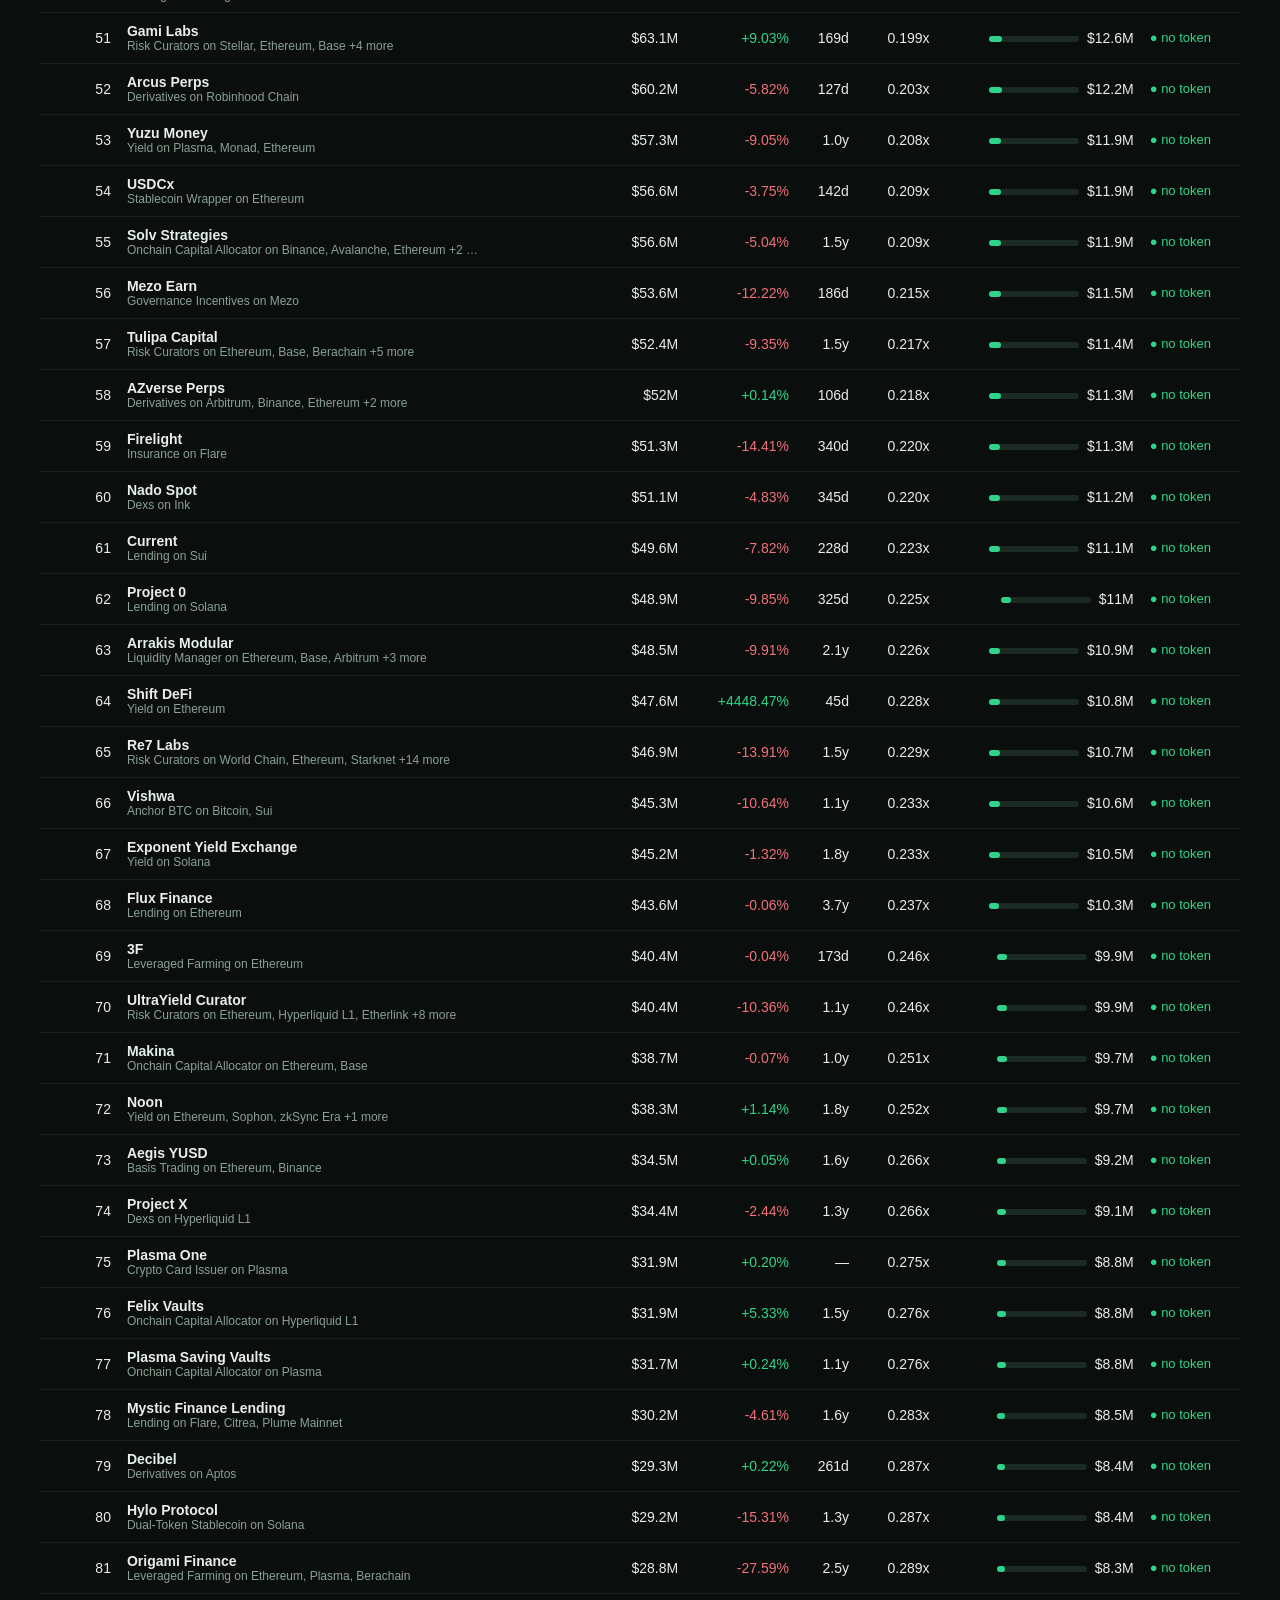
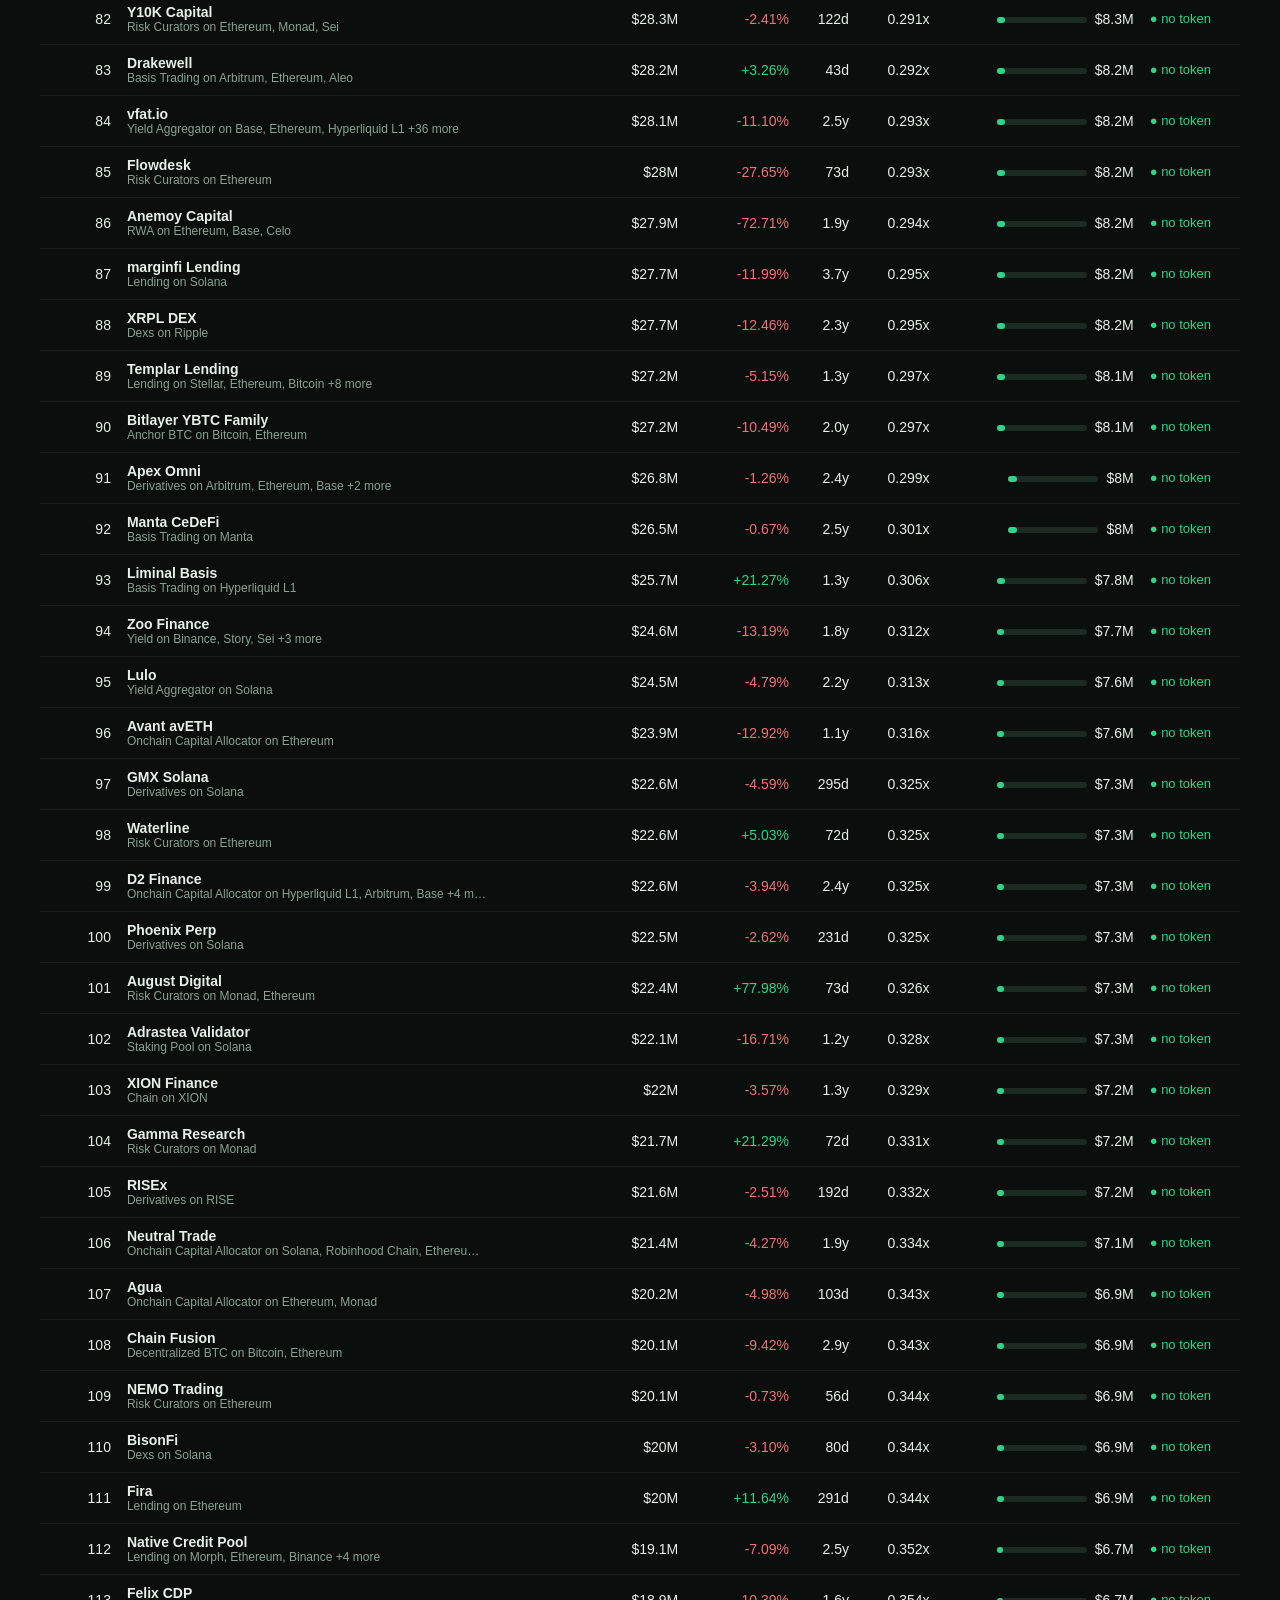
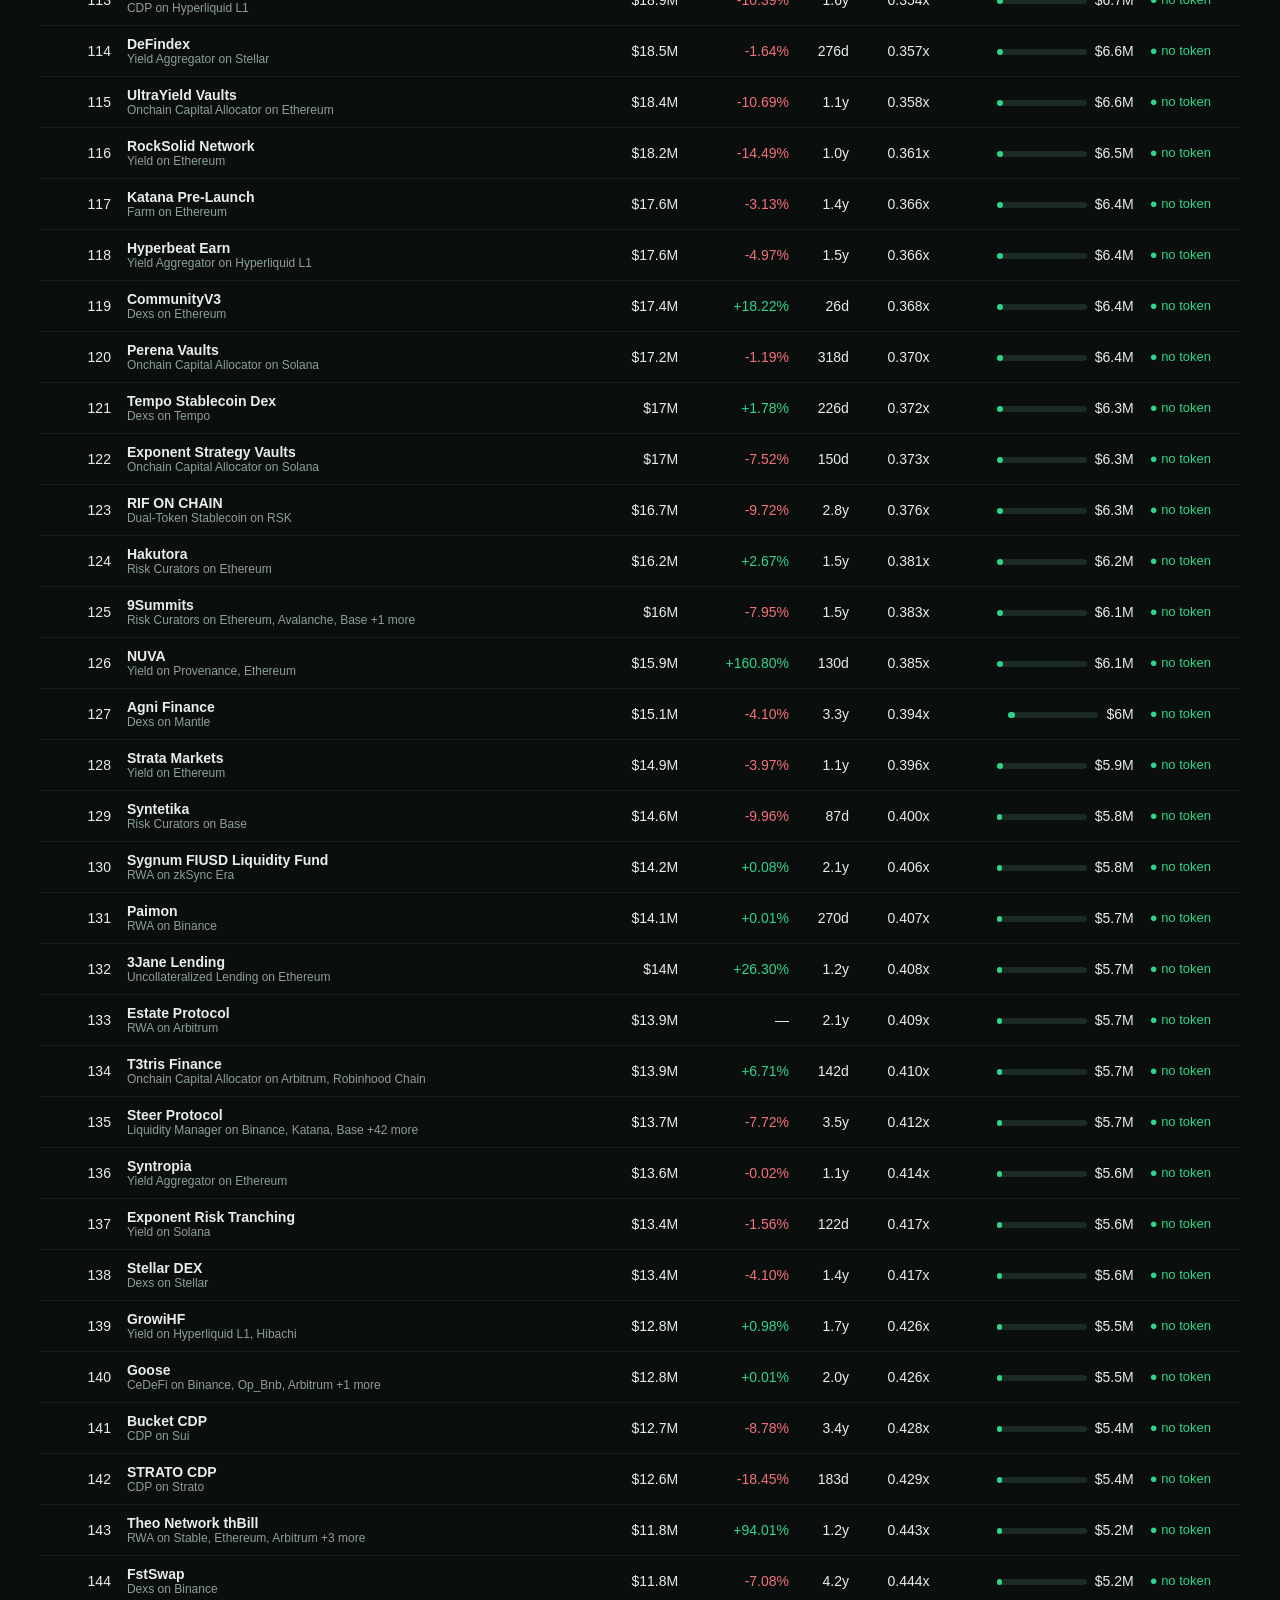
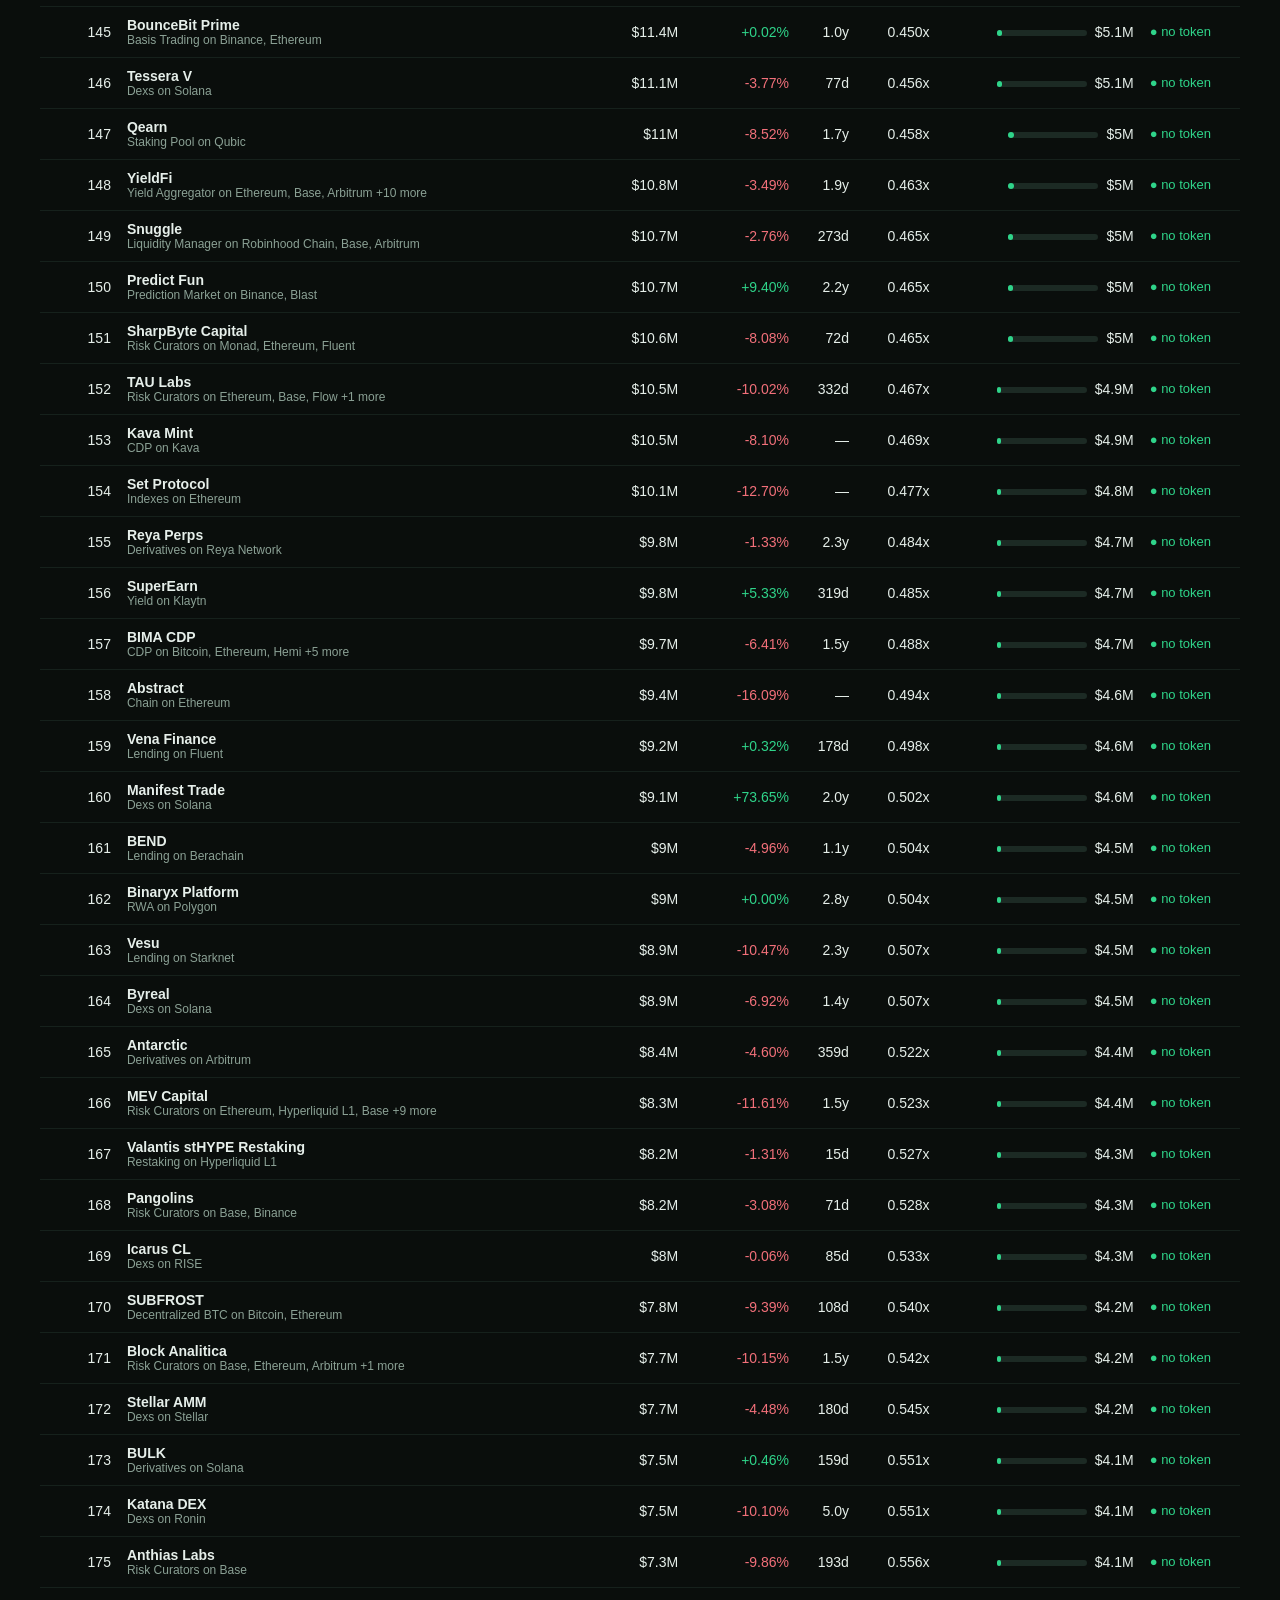
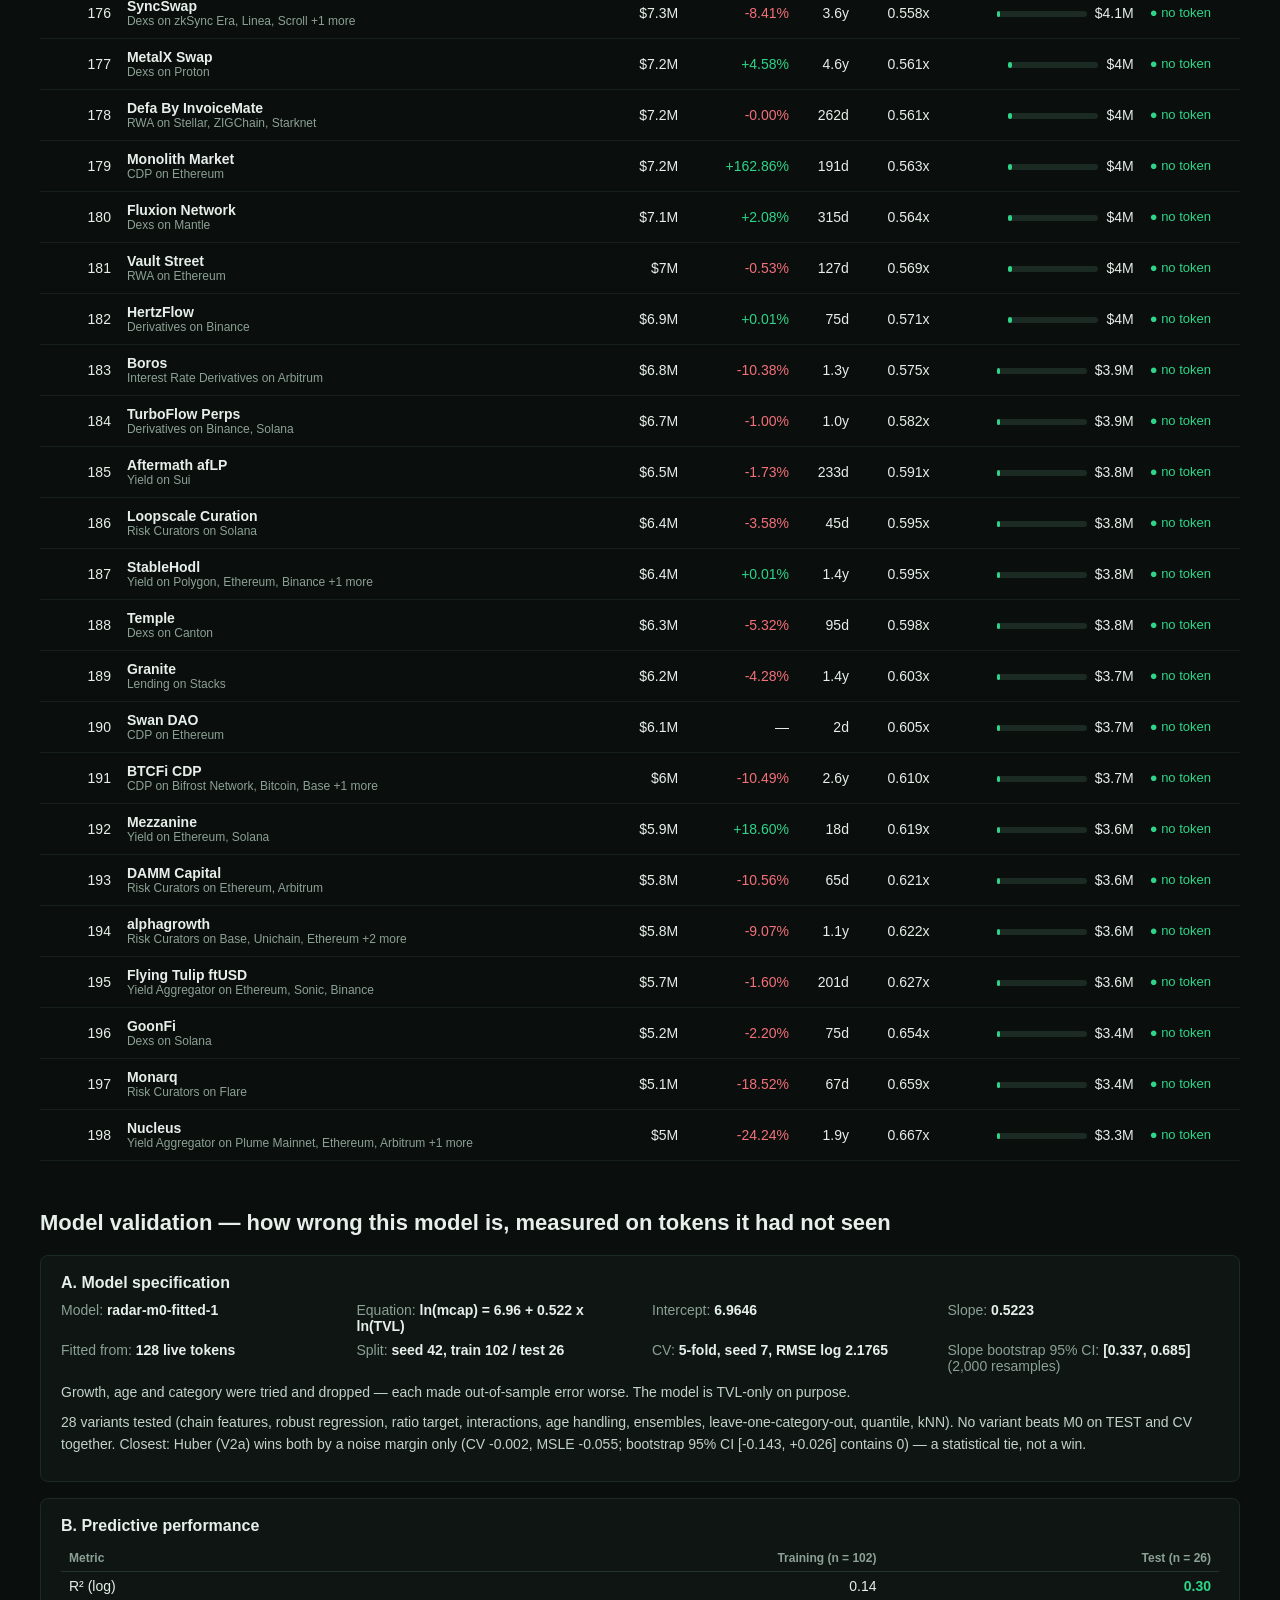
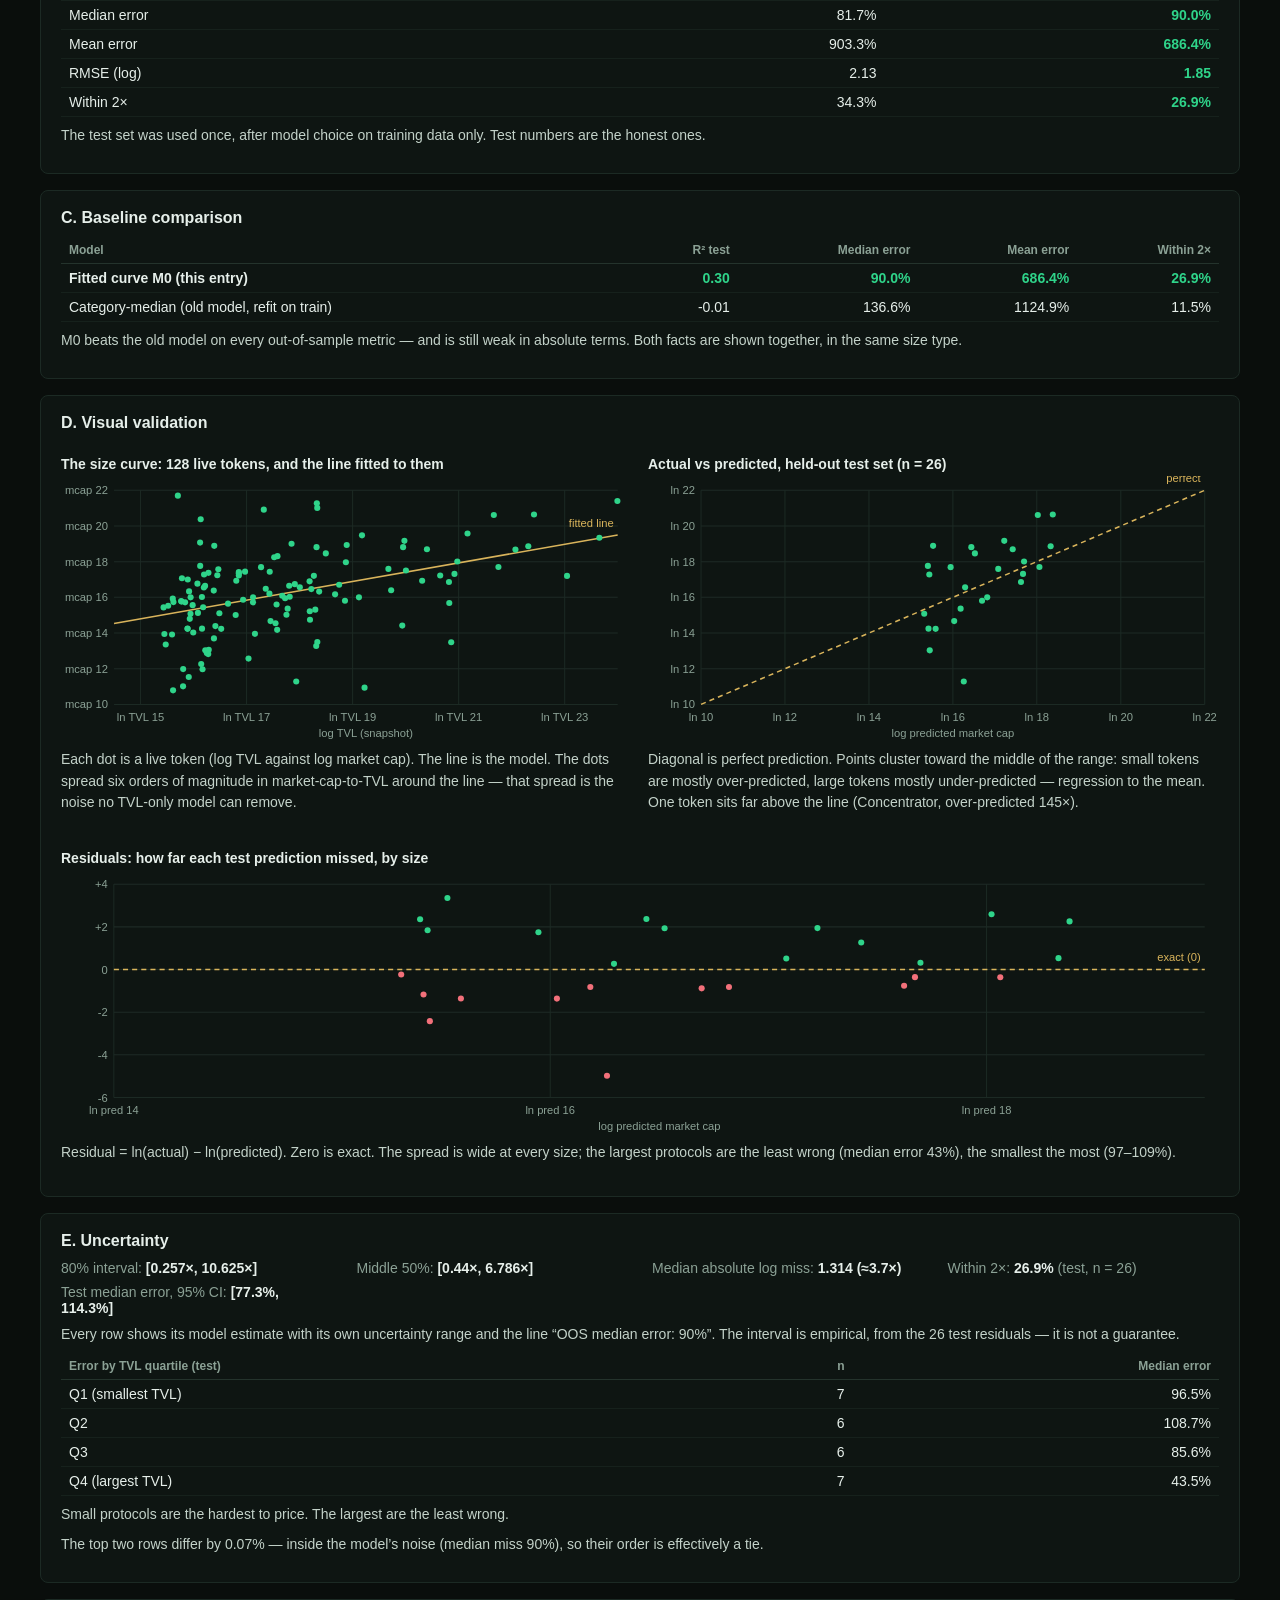
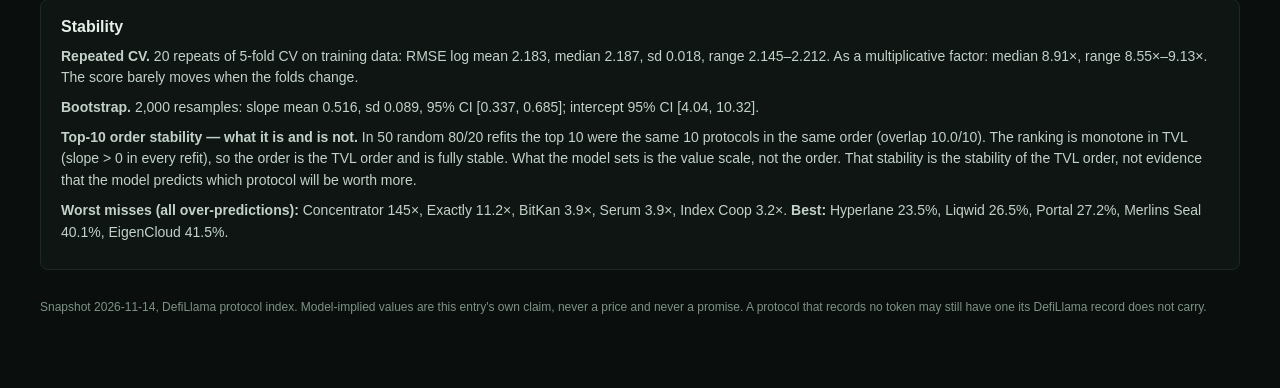
==== commit ff2e8785: "Token Radar v2 revision: Ting P0+P1 fixes (positioning, uncertainty, farm summary, validation shots)" ====
--- a/out/dashboard/index.html
+++ b/out/dashboard/index.html
@@ -3,146 +3,76 @@
 <head>
 <meta charset="utf-8">
 <meta name="viewport" content="width=device-width, initial-scale=1">
-<title>Token Radar — Pre-token launch radar</title>
+<title>Token Radar — model-implied value for pre-token protocols</title>
 <link rel="stylesheet" href="app.css">
 </head>
 <body>
-<header class="top">
-  <div class="brand"><span class="dot"></span>TOKEN RADAR <span class="dim">— PRE-TOKEN LAUNCH RADAR</span></div>
-  <div class="top-right">Snapshot 2026-11-14 &middot; DefiLlama protocol index &middot; radar-m0-fitted-1</div>
-</header>
+<header class="topbar"><span class="dot"></span><span>TOKEN RADAR — PRE-TOKEN LAUNCH RADAR</span><span class="top-right">Snapshot 2026-11-14 · DefiLlama protocol index · radar-m0-fitted-1</span></header>
 <main>
-  <h1>Which pre-token protocol is worth farming next?</h1>
-  <p class="lede">Every protocol with at least $50M of TVL and no token on record is on the
-  watchlist — <b>40 protocols</b> — and the early radar adds <b>158 more</b> below that
-  floor. Each one is priced off the live tokens in the snapshot itself, by a curve
-  fitted to them: <b>ln(market cap) = 6.96 + 0.522 &times; ln(TVL)</b>, fitted on 128
-  live tokens. A protocol ten times larger in TVL is worth about 3.3&times; as much,
-  not 10&times;. Model-implied value is a model, not a promise — and this one is
-  weak in absolute terms: on tokens it had not seen, its typical prediction missed
-  by <b>90%</b>. The validation panel below shows the miss, not just the fit.</p>
-  <section class="stats">
-    <div class="stat"><span class="stat-label">Watchlist covered</span><span class="stat-value" id="st-watchlist">40 / 40</span></div>
-    <div class="stat"><span class="stat-label">Pre-token rows priced</span><span class="stat-value" id="st-rows">198</span></div>
-    <div class="stat"><span class="stat-label">Live-token peers fitted from</span><span class="stat-value" id="st-live">128</span></div>
-    <div class="stat"><span class="stat-label">Top model-implied value</span><span class="stat-value" id="st-top">$90.3M</span></div>
-  </section>
-
-  <section class="board">
-    <div class="filters">
-      <label>Search<input id="q" type="search" placeholder="Search name, category or chain" autocomplete="off"></label>
-      <label>Category<select id="f-cat"><option value="">All categories</option></select></label>
-      <label>Chain<select id="f-chain"><option value="">All chains</option></select></label>
-      <div class="tabs" role="tablist">
-        <button id="tab-pre" class="tab active" role="tab" aria-selected="true">Pre-token</button>
-        <button id="tab-live" class="tab" role="tab" aria-selected="false">Live token</button>
-      </div>
-      <span class="count" id="count"></span>
-    </div>
-    <p class="board-note">Pre-token protocols, strongest model-implied value first. Select a row for its model and farm plan.</p>
-    <table id="board">
-      <thead><tr>
-        <th data-sort="rank">Rank <span class="arr">&#9662;</span></th>
-        <th data-sort="name">Protocol</th>
-        <th data-sort="tvl" class="num">TVL</th>
-        <th data-sort="chg" class="num">7d</th>
-        <th data-sort="age" class="num">Age</th>
-        <th data-sort="mult" class="num">Model &times;</th>
-        <th data-sort="implied" class="num">Model-implied value <span class="arr">&#9662;</span></th>
-        <th>Token</th>
-      </tr></thead>
-      <tbody id="rows"></tbody>
-    </table>
-    <table id="live-table" hidden>
-      <thead><tr>
-        <th class="num">#</th><th>Protocol</th><th class="num">TVL</th><th class="num">Market cap</th><th class="num">7d</th><th class="num">Mcap / TVL</th>
-      </tr></thead>
-      <tbody id="live-rows"></tbody>
-    </table>
-    <p class="board-foot">A protocol records no token on DefiLlama — that is the record, not proof it has none.
-    Model-implied value is this entry's own estimate, never a price. Growth and age were tested as
-    predictors and did not improve out-of-sample error, so they are shown, not used in the price.</p>
-  </section>
-
-  <section class="model" id="model">
-    <h2>Model validation — the fitted curve, tested before it prices anything</h2>
-    <p class="model-intro">A model that only fits is a description. This one was tested on tokens it had
-    not seen, against the model it replaces, and against 28 other variants. The numbers below are the
-    test numbers. Where the model is weak, the panel says so in the same size as where it is strong.</p>
-
-    <h3>A. Model specification</h3>
-    <div class="spec" id="spec"></div>
-
-    <h3>B. Predictive performance — training vs test (the test set was used once)</h3>
-    <table class="mini" id="perf-table">
-      <thead><tr><th></th><th class="num">R&sup2; (log)</th><th class="num">Median error</th><th class="num">Mean error</th><th class="num">RMSE (log)</th><th class="num">Within 2&times;</th></tr></thead>
-      <tbody id="perf-rows"></tbody>
-    </table>
-    <p class="note">R&sup2; test (0.30) is higher than R&sup2; train (0.14) — that is luck of the split, not proof
-    the model is better than it is. The stable estimate is the 5-fold CV RMSE of 2.18 on train.
-    Median error is the absolute percentage error; mean error is dragged up by a heavy tail.</p>
-
-    <h3>C. Baseline comparison — the fitted curve vs the model it replaces</h3>
-    <table class="mini" id="base-table">
-      <thead><tr><th>Model (test set, n = 26, identical)</th><th class="num">R&sup2; test</th><th class="num">Median error</th><th class="num">Mean error</th><th class="num">Within 2&times;</th></tr></thead>
-      <tbody id="base-rows"></tbody>
-    </table>
-    <p class="note">The baseline is the old category-median model, refit on the training set only, so the
-    comparison is honest. It scores worse than guessing the average (R&sup2; below zero). The fitted
-    curve beats it on every metric — and is still weak in absolute terms. Both facts belong together.</p>
-
-    <h3>D. Visual validation</h3>
-    <div class="charts">
-      <figure><figcaption>The size curve: 128 live tokens, and the line fitted to them</figcaption><div id="chart-curve" class="chart"></div>
-      <p class="note">Each dot is a live token (log TVL against log market cap). The line is the model.
-      The dots spread six orders of magnitude in market-cap-to-TVL around the line — that spread is the noise no TVL-only model can remove.</p></figure>
-      <figure><figcaption>Actual vs predicted, held-out test set (n = 26)</figcaption><div id="chart-avp" class="chart"></div>
-      <p class="note">Diagonal is perfect prediction. Points cluster toward the middle of the range: small
-      tokens are mostly over-predicted, large tokens mostly under-predicted — regression to the mean.
-      One token sits far above the line (Concentrator, over-predicted 145&times;).</p></figure>
-      <figure><figcaption>Residuals: how far each test prediction missed, by size</figcaption><div id="chart-resid" class="chart"></div>
-      <p class="note">Residual = ln(actual) &minus; ln(predicted). Zero is exact. The spread is wide at every
-      size; the largest protocols are the least wrong (median error 43%), the smallest the most (97&ndash;109%).</p></figure>
-    </div>
-
-    <h3>E. Uncertainty — how wide a prediction really is</h3>
-    <div class="spec" id="unc"></div>
-    <p class="note">The interval comes from the test residuals, not from a formula: 80% of held-out tokens
-    landed between 0.26&times; and 10.6&times; their prediction. It is a description of past misses, not a
-    guarantee. Every row on this board carries its own interval; no row carries a made-up confidence score.</p>
-    <h3>Stability — does the answer move when the data is reshuffled?</h3>
-    <div class="spec" id="stab"></div>
-    <h3>Hardening — 28 other models were tried</h3>
-    <p class="note" id="hard"></p>
-    <h3>Where it misses most</h3>
-    <div class="spec" id="misses"></div>
-
-    <h3>F. Limits, stated plainly</h3>
-    <ul class="limits">
-      <li>TVL explains only ~14% (train) to ~30% (test) of the variance in log market cap. No model built from TVL, growth and age alone can be precise — and the snapshot carries no revenue, users, FDV or supply to add.</li>
-      <li>Small protocols are the hardest to predict (median error 97&ndash;109% in the bottom half by TVL), and the tail of this board is small protocols.</li>
-      <li>The test set is only 26 tokens, so every test number carries wide sampling uncertainty (median error 90%, 95% interval 77%&ndash;114%).</li>
-      <li>No temporal holdout exists: the kit ships one frozen snapshot, so the model cannot be tested on a later one.</li>
-      <li>Growth and age were tested and dropped: adding them made cross-validated error worse. They are displayed on every row, not hidden, and not used in the price.</li>
-    </ul>
-    <p class="judge-note"><b>Note to the judge:</b> this entry's claim is narrow on purpose. It does not say its
-    prices are right — it says they come from a curve fitted to the snapshot's own 128 live tokens, tested
-    once on 26 tokens it had not seen, and it shows the 90% median miss in the same panel as the fit. The
-    old flat multiple hid behind a peer table; this curve shows its error. That transparency is the entry.</p>
-  </section>
-
-  <footer>
-    <p>Source: DefiLlama <span class="mono">api.llama.fi/protocols</span>, fetched 2026-11-14T01:18:33Z.
-    Snapshot date 2026-11-14. Model radar-m0-fitted-1: ln(market cap) = 6.9646 + 0.5223 &times; ln(TVL),
-    fitted on the snapshot's 128 live tokens. “Model-implied market cap” is an estimate from comparable
-    live tokens — never a fair value, never a price, never a prediction that a token will be issued.</p>
-  </footer>
+<h1>What is each pre-token protocol worth, priced on the fitted curve?</h1>
+<div class="lede">
+<p><strong>The model.</strong> Each protocol is priced by one curve fitted to the 128 live tokens in this snapshot: ln(market cap) = 6.96 + 0.522 &times; ln(TVL). A protocol ten times larger in TVL is worth about 3.3&times; as much, not 10&times;.</p>
+<p><strong>The coverage.</strong> The board covers the 40 watchlist protocols — at least $50M of TVL with no token on record — plus 158 early ones below that floor: 198 rows.</p>
+<p><strong>The limit.</strong> This is a model estimate, not a price and not a promise: on tokens it had not seen, the typical prediction missed by 90%. The validation panel below shows the miss, not just the fit.</p>
+</div>
+<section class="stats" aria-label="Coverage">
+<div class="stat"><div class="stat-label">Watchlist covered</div><div class="stat-value" id="stat-watch">40 / 40</div></div>
+<div class="stat"><div class="stat-label">Pre-token rows priced</div><div class="stat-value" id="stat-rows">198</div></div>
+<div class="stat"><div class="stat-label">Live-token peers fitted from</div><div class="stat-value" id="stat-live">128</div></div>
+<div class="stat"><div class="stat-label">Top model-implied value</div><div class="stat-value" id="stat-top">$90.3M</div><div class="stat-sub">model estimate, not a price</div></div>
+</section>
+<div class="controls">
+<label>Search<input id="q" type="search" placeholder="Search name, category or chain"></label>
+<label>Category<select id="cat"></select></label>
+<label>Chain<select id="chain"></select></label>
+<div class="tabs" role="tablist">
+<button id="tab-pre" class="tab active" type="button">Pre-token</button>
+<button id="tab-live" class="tab" type="button">Live token</button>
+</div>
+<span class="count" id="count"></span>
+</div>
+<p class="board-note">Pre-token protocols, largest model-implied value first. Select a row for its model and farm plan.</p>
+<p class="rank-note">Read the ranking as a valuation ranking, not an opportunity ranking. The order is the TVL order — the slope is positive in every refit, so a bigger TVL always ranks higher. What the model adds is the value scale: how much each TVL is worth on the curve. It does not rank farming opportunity.</p>
+<p class="topgap" id="topgap"></p>
+<table class="board" id="board-pre">
+<thead><tr>
+<th data-sort="rank" class="sortable num">Rank</th>
+<th data-sort="name" class="sortable">Protocol</th>
+<th data-sort="tvl_usd" class="sortable num">TVL</th>
+<th data-sort="change_7d" class="sortable num">7D</th>
+<th data-sort="age_days" class="sortable num">Age</th>
+<th data-sort="model_multiple" class="sortable num">Model &times;</th>
+<th data-sort="implied_value_usd" class="sortable num">Model-implied value</th>
+<th>Token</th>
+</tr></thead>
+<tbody id="rows"></tbody>
+</table>
+<table class="board" id="board-live" hidden>
+<thead><tr>
+<th data-sort="name" class="sortable">Protocol</th>
+<th data-sort="tvl_usd" class="sortable num">TVL</th>
+<th data-sort="change_7d" class="sortable num">7D</th>
+<th data-sort="mcap_usd" class="sortable num">Actual market cap</th>
+<th data-sort="implied" class="sortable num">Model-implied</th>
+<th data-sort="ratio" class="sortable num">Actual &divide; implied</th>
+</tr></thead>
+<tbody id="rows-live"></tbody>
+</table>
+<p class="live-note" id="live-note" hidden>Live tokens, shown so the model can be checked against reality. Model-implied is the same curve applied to each token's TVL. A ratio far from 1&times; is the model missing — the validation panel shows how often that happens.</p>
+<section id="model" class="validation">
+<h2>Model validation — how wrong this model is, measured on tokens it had not seen</h2>
+<div class="vsec"><h3>A. Model specification</h3><div id="spec-a"></div></div>
+<div class="vsec"><h3>B. Predictive performance</h3><div id="spec-b"></div></div>
+<div class="vsec"><h3>C. Baseline comparison</h3><div id="spec-c"></div></div>
+<div class="vsec"><h3>D. Visual validation</h3><div id="charts-d"></div></div>
+<div class="vsec"><h3>E. Uncertainty</h3><div id="spec-e"></div></div>
+<div class="vsec"><h3>Stability</h3><div id="spec-stab"></div></div>
+</section>
+<p class="foot">Snapshot 2026-11-14, DefiLlama protocol index. Model-implied values are this entry's own claim, never a price and never a promise. A protocol that records no token may still have one its DefiLlama record does not carry.</p>
 </main>
-
-<aside id="drawer" aria-hidden="true">
-  <div class="drawer-inner" id="drawer-inner"></div>
+<aside id="drawer" class="drawer" hidden>
+<div class="drawer-inner" id="drawer-inner"></div>
 </aside>
-
 <script src="../data.js"></script>
 <script src="app.js"></script>
 </body>
--- a/out/dashboard/app.css
+++ b/out/dashboard/app.css
@@ -1,90 +1,87 @@
-* { box-sizing: border-box; }
-body { margin: 0; background: #0a0f0d; color: #e6efe9; font-family: -apple-system, "Segoe UI", Roboto, Helvetica, Arial, sans-serif; font-size: 15px; line-height: 1.5; }
-a { color: #34d399; }
-.mono { font-family: ui-monospace, SFMono-Regular, Menlo, Consolas, monospace; font-size: 0.92em; }
-.dim { color: #93a89e; }
-.top { display: flex; justify-content: space-between; gap: 16px; padding: 14px 28px; border-bottom: 1px solid #1e2b26; font-size: 13px; letter-spacing: 0.04em; }
-.brand { font-weight: 700; letter-spacing: 0.08em; }
-.dot { display: inline-block; width: 9px; height: 9px; border-radius: 50%; background: #34d399; margin-right: 8px; }
-.top-right { color: #93a89e; text-align: right; }
-main { max-width: 1240px; margin: 0 auto; padding: 28px 28px 40px; }
-h1 { font-size: 34px; line-height: 1.15; margin: 8px 0 12px; letter-spacing: -0.01em; }
-.lede { color: #c3d2c9; max-width: 980px; margin: 0 0 22px; font-size: 16px; }
-.lede b { color: #e6efe9; }
-.stats { display: grid; grid-template-columns: repeat(4, 1fr); gap: 0; border-top: 1px solid #1e2b26; border-bottom: 1px solid #1e2b26; margin-bottom: 26px; }
-.stat { padding: 14px 18px; border-left: 1px solid #1e2b26; }
-.stat:first-child { border-left: 0; padding-left: 0; }
-.stat-label { display: block; color: #93a89e; font-size: 13px; }
-.stat-value { display: block; color: #34d399; font-weight: 700; font-size: 20px; margin-top: 2px; }
-.filters { display: flex; gap: 18px; align-items: flex-end; flex-wrap: wrap; }
-.filters label { color: #93a89e; font-size: 13px; display: block; }
-.filters input, .filters select { display: block; margin-top: 4px; background: #101815; color: #e6efe9; border: 1px solid #2a3b33; border-radius: 6px; padding: 8px 10px; font-size: 14px; min-width: 280px; }
-th { white-space: nowrap; }
-.tok { white-space: nowrap; }
-.filters select { min-width: 170px; }
-.tabs { display: flex; gap: 0; margin-left: auto; }
-.tab { background: #101815; color: #c3d2c9; border: 1px solid #2a3b33; padding: 8px 16px; font-size: 14px; cursor: pointer; }
+body { margin: 0; background: #0a0e0c; color: #e6efea; font-family: -apple-system, "Segoe UI", Roboto, Helvetica, Arial, sans-serif; }
+.topbar { display: flex; align-items: center; gap: 10px; padding: 12px 22px; border-bottom: 1px solid #1c2a24; font-size: 12px; letter-spacing: .12em; color: #9fb8ab; }
+.dot { width: 8px; height: 8px; border-radius: 50%; background: #2fd48a; display: inline-block; }
+.top-right { margin-left: auto; letter-spacing: 0; color: #7d9387; }
+main { max-width: 1200px; margin: 0 auto; padding: 26px 24px 60px; }
+h1 { font-size: 34px; line-height: 1.15; margin: 10px 0 14px; max-width: 920px; }
+.lede p { margin: 6px 0; color: #c3d2c9; font-size: 15px; line-height: 1.55; max-width: 980px; }
+.lede strong { color: #e6efea; }
+.stats { display: grid; grid-template-columns: repeat(4, 1fr); border-top: 1px solid #1c2a24; border-bottom: 1px solid #1c2a24; margin: 22px 0; }
+.stat { padding: 14px 18px; border-left: 1px solid #1c2a24; }
+.stat:first-child { border-left: none; }
+.stat-label { font-size: 12px; color: #8ba195; }
+.stat-value { font-size: 22px; color: #2fd48a; font-weight: 700; margin-top: 2px; }
+.stat-sub { font-size: 11px; color: #8ba195; margin-top: 2px; }
+.controls { display: flex; gap: 14px; align-items: flex-end; flex-wrap: wrap; margin: 18px 0 6px; }
+.controls label { font-size: 12px; color: #8ba195; display: flex; flex-direction: column; gap: 4px; }
+.controls input, .controls select { background: #131b17; border: 1px solid #24332c; color: #e6efea; padding: 8px 10px; border-radius: 6px; font-size: 14px; }
+.controls input { min-width: 230px; }
+.controls select { min-width: 180px; max-width: 240px; }
+.tabs { display: flex; margin-left: auto; }
+.tab { padding: 8px 16px; background: #131b17; border: 1px solid #24332c; color: #c3d2c9; cursor: pointer; font-size: 14px; }
 .tab:first-child { border-radius: 6px 0 0 6px; }
 .tab:last-child { border-radius: 0 6px 6px 0; }
-.tab.active { background: #34d399; color: #06281c; border-color: #34d399; font-weight: 700; }
-.count { color: #93a89e; font-size: 13px; padding-bottom: 8px; }
-.board-note { color: #93a89e; font-size: 13px; margin: 12px 0 8px; }
-table { width: 100%; border-collapse: collapse; }
-#board, #live-table { background: #101815; border: 1px solid #1e2b26; border-radius: 8px; overflow: hidden; }
-#board th, #board td, #live-table th, #live-table td { padding: 10px 12px; text-align: left; border-bottom: 1px solid #1e2b26; }
-#board thead th, #live-table thead th { color: #93a89e; font-size: 12px; text-transform: uppercase; letter-spacing: 0.05em; font-weight: 600; cursor: pointer; user-select: none; }
-#board tbody tr { cursor: pointer; }
-#board tbody tr:hover { background: #152019; }
-.num { text-align: right !important; font-variant-numeric: tabular-nums; }
-.pos { color: #34d399; }
-.neg { color: #f87171; }
-.pname { font-weight: 600; }
-.psub { color: #93a89e; font-size: 12px; }
-.bar { display: inline-block; height: 6px; background: #34d399; border-radius: 3px; vertical-align: middle; margin-right: 8px; min-width: 2px; }
-.tok { color: #34d399; }
-.board-foot { color: #93a89e; font-size: 13px; margin: 12px 0 0; }
-
-.model { margin-top: 44px; border-top: 1px solid #1e2b26; padding-top: 22px; }
-.model h2 { font-size: 24px; margin: 0 0 8px; }
-.model h3 { font-size: 17px; margin: 26px 0 10px; color: #e6efe9; }
-.model-intro { color: #c3d2c9; max-width: 980px; }
-.spec { background: #101815; border: 1px solid #1e2b26; border-radius: 8px; padding: 14px 18px; }
-.spec p { margin: 6px 0; }
-.spec .k { color: #93a89e; }
-.spec b { color: #e6efe9; }
-.spec .big { font-size: 18px; color: #34d399; font-weight: 700; }
-table.mini { background: #101815; border: 1px solid #1e2b26; border-radius: 8px; overflow: hidden; }
-table.mini th, table.mini td { padding: 9px 12px; border-bottom: 1px solid #1e2b26; }
-table.mini thead th { color: #93a89e; font-size: 12px; text-transform: uppercase; letter-spacing: 0.05em; cursor: default; }
-table.mini tr:last-child td { border-bottom: 0; }
-.note { color: #93a89e; font-size: 13px; max-width: 980px; margin: 10px 0 0; }
-.charts { display: grid; grid-template-columns: 1fr 1fr; gap: 20px; }
-.charts figure { margin: 0; background: #101815; border: 1px solid #1e2b26; border-radius: 8px; padding: 14px 16px; }
-.charts figure:last-child { grid-column: 1 / -1; }
-.charts figcaption { font-weight: 600; margin-bottom: 8px; }
+.tab.active { background: #2fd48a; color: #06110b; border-color: #2fd48a; font-weight: 700; }
+.count { font-size: 13px; color: #8ba195; white-space: nowrap; padding-bottom: 8px; }
+.board-note { font-size: 13px; color: #8ba195; margin: 10px 0 4px; }
+.rank-note { font-size: 13px; color: #c3d2c9; background: #101713; border: 1px solid #1c2a24; border-left: 3px solid #2fd48a; padding: 10px 12px; margin: 8px 0; line-height: 1.5; }
+.topgap { font-size: 13px; color: #d9b45b; margin: 4px 0 10px; }
+.live-note { font-size: 13px; color: #8ba195; line-height: 1.5; margin: 10px 0; }
+table.board { width: 100%; border-collapse: collapse; font-size: 14px; }
+.board th { text-align: left; font-size: 11px; letter-spacing: .08em; color: #8ba195; padding: 10px 8px; border-bottom: 1px solid #24332c; white-space: nowrap; }
+.board th.sortable { cursor: pointer; }
+.board th.num, .board td.num { text-align: right; }
+.board td { padding: 10px 8px; border-bottom: 1px solid #16211c; vertical-align: middle; }
+.board tbody tr { cursor: pointer; }
+.board tbody tr:hover { background: #111a15; }
+.pname { font-weight: 600; white-space: nowrap; }
+.psub { font-size: 12px; color: #8ba195; white-space: nowrap; overflow: hidden; text-overflow: ellipsis; max-width: 360px; }
+.pos { color: #2fd48a; }
+.neg { color: #f2707a; }
+.bar { display: inline-block; width: 90px; height: 6px; background: #1c2a24; border-radius: 3px; vertical-align: middle; margin-right: 8px; }
+.bar i { display: block; height: 100%; background: #2fd48a; border-radius: 3px; }
+.tok { color: #2fd48a; white-space: nowrap; font-size: 13px; }
+.validation { margin-top: 48px; }
+.validation h2 { font-size: 22px; margin: 0 0 18px; line-height: 1.3; }
+.vsec { background: #0e1512; border: 1px solid #1c2a24; border-radius: 8px; padding: 18px 20px; margin-bottom: 16px; }
+.vsec h3 { margin: 0 0 10px; font-size: 16px; }
+.vsec p { color: #c3d2c9; font-size: 14px; line-height: 1.55; margin: 8px 0; }
+.spec-grid { display: grid; grid-template-columns: repeat(auto-fit, minmax(230px, 1fr)); gap: 8px 24px; margin: 6px 0; }
+.spec { font-size: 14px; color: #8ba195; }
+.spec b { color: #e6efea; font-weight: 600; }
+table.vtable { width: 100%; border-collapse: collapse; font-size: 14px; margin: 6px 0; }
+.vtable th { text-align: left; color: #8ba195; font-size: 12px; padding: 6px 8px; border-bottom: 1px solid #24332c; }
+.vtable td { padding: 6px 8px; border-bottom: 1px solid #16211c; }
+.vtable td.num, .vtable th.num { text-align: right; }
+.vtable td.hl { color: #2fd48a; font-weight: 700; }
+.chart { margin: 14px 0; }
+.chart h4 { font-size: 14px; margin: 0 0 4px; }
+.chart-cap { font-size: 13px; color: #8ba195; line-height: 1.5; margin: 6px 0 0; }
+.charts-2 { display: grid; grid-template-columns: 1fr 1fr; gap: 16px; }
 .chart svg { width: 100%; height: auto; display: block; }
-.limits { color: #c3d2c9; max-width: 980px; padding-left: 20px; }
-.limits li { margin-bottom: 6px; }
-.judge-note { background: #122019; border: 1px solid #2a3b33; border-left: 3px solid #34d399; border-radius: 6px; padding: 14px 16px; max-width: 980px; }
-footer { margin-top: 44px; border-top: 1px solid #1e2b26; padding-top: 16px; color: #93a89e; font-size: 13px; }
-#drawer { position: fixed; top: 0; right: 0; bottom: 0; width: 460px; max-width: 94vw; background: #0e1512; border-left: 1px solid #2a3b33; transform: translateX(105%); transition: transform 0.18s ease; overflow-y: auto; z-index: 10; box-shadow: -12px 0 32px rgba(0,0,0,0.5); }
-#drawer.open { transform: translateX(0); }
-.drawer-inner { padding: 22px 24px 32px; }
-.drawer-inner h2 { margin: 2px 0 2px; font-size: 24px; }
-.drawer-inner .rankline { color: #93a89e; font-size: 12px; letter-spacing: 0.08em; text-transform: uppercase; }
-.drawer-inner .close { float: right; background: #101815; color: #e6efe9; border: 1px solid #34d399; border-radius: 6px; padding: 6px 12px; cursor: pointer; font-size: 13px; }
-.kv { width: 100%; margin: 14px 0; }
-.kv td { padding: 6px 0; border-bottom: 1px solid #1e2b26; }
-.kv td:last-child { text-align: right; font-variant-numeric: tabular-nums; }
-.kv td:first-child { color: #93a89e; }
-.farm { margin: 8px 0 0; padding-left: 20px; }
-.farm li { margin-bottom: 10px; }
-.farm .fc { color: #93a89e; font-size: 13px; display: block; }
-.warn { background: #1d1410; border: 1px solid #5b3a1e; border-radius: 6px; padding: 10px 12px; font-size: 13px; color: #f0c9a0; }
+.warn { background: #2a1f10; border: 1px solid #6b4d1f; color: #f0c979; padding: 10px 12px; border-radius: 6px; font-size: 13px; line-height: 1.5; margin: 12px 0; }
+.foot { font-size: 12px; color: #7d9387; margin-top: 28px; line-height: 1.5; }
+.drawer { position: fixed; top: 0; right: 0; width: 440px; max-width: 94vw; height: 100vh; overflow-y: auto; background: #0e1512; border-left: 1px solid #24332c; box-shadow: -12px 0 32px rgba(0,0,0,.5); z-index: 20; padding: 18px 22px 40px; }
+.drawer-head { display: flex; justify-content: space-between; align-items: flex-start; gap: 12px; }
+.drawer-rank { font-size: 11px; letter-spacing: .1em; color: #8ba195; }
+.drawer h2 { font-size: 22px; margin: 4px 0; line-height: 1.2; }
+.dsub { font-size: 13px; color: #8ba195; margin: 2px 0 12px; }
+.close-btn { background: transparent; border: 1px solid #24332c; color: #c3d2c9; border-radius: 6px; padding: 6px 10px; cursor: pointer; font-size: 13px; white-space: nowrap; }
+.farm-summary { background: #122019; border: 1px solid #2a4a38; border-left: 3px solid #2fd48a; border-radius: 6px; padding: 12px 14px; margin: 4px 0 14px; }
+.farm-summary h4 { margin: 0 0 6px; font-size: 14px; }
+.farm-summary p { margin: 4px 0; font-size: 13px; line-height: 1.5; color: #c3d2c9; }
+.farm-total { font-weight: 700; color: #e6efea; }
+.farm-assume { font-size: 12px; color: #d9b45b; }
+.drow { display: flex; justify-content: space-between; gap: 12px; padding: 8px 0; border-bottom: 1px solid #16211c; font-size: 14px; }
+.dlabel { color: #8ba195; }
+.dvalue { text-align: right; font-weight: 600; }
+.drawer h4 { font-size: 15px; margin: 16px 0 6px; }
+.steps { margin: 8px 0; padding-left: 18px; }
+.steps li { margin: 8px 0; font-size: 13px; line-height: 1.5; color: #c3d2c9; }
+.recompute { font-size: 13px; color: #8ba195; line-height: 1.5; margin: 10px 0; }
 @media (max-width: 900px) {
-  .stats { grid-template-columns: 1fr 1fr; }
-  .charts { grid-template-columns: 1fr; }
+  .stats { grid-template-columns: repeat(2, 1fr); }
+  .charts-2 { grid-template-columns: 1fr; }
+  .drawer { width: 100vw; }
   h1 { font-size: 26px; }
-  main { padding: 20px 16px 32px; }
-  .top { padding: 12px 16px; flex-direction: column; gap: 2px; }
 }
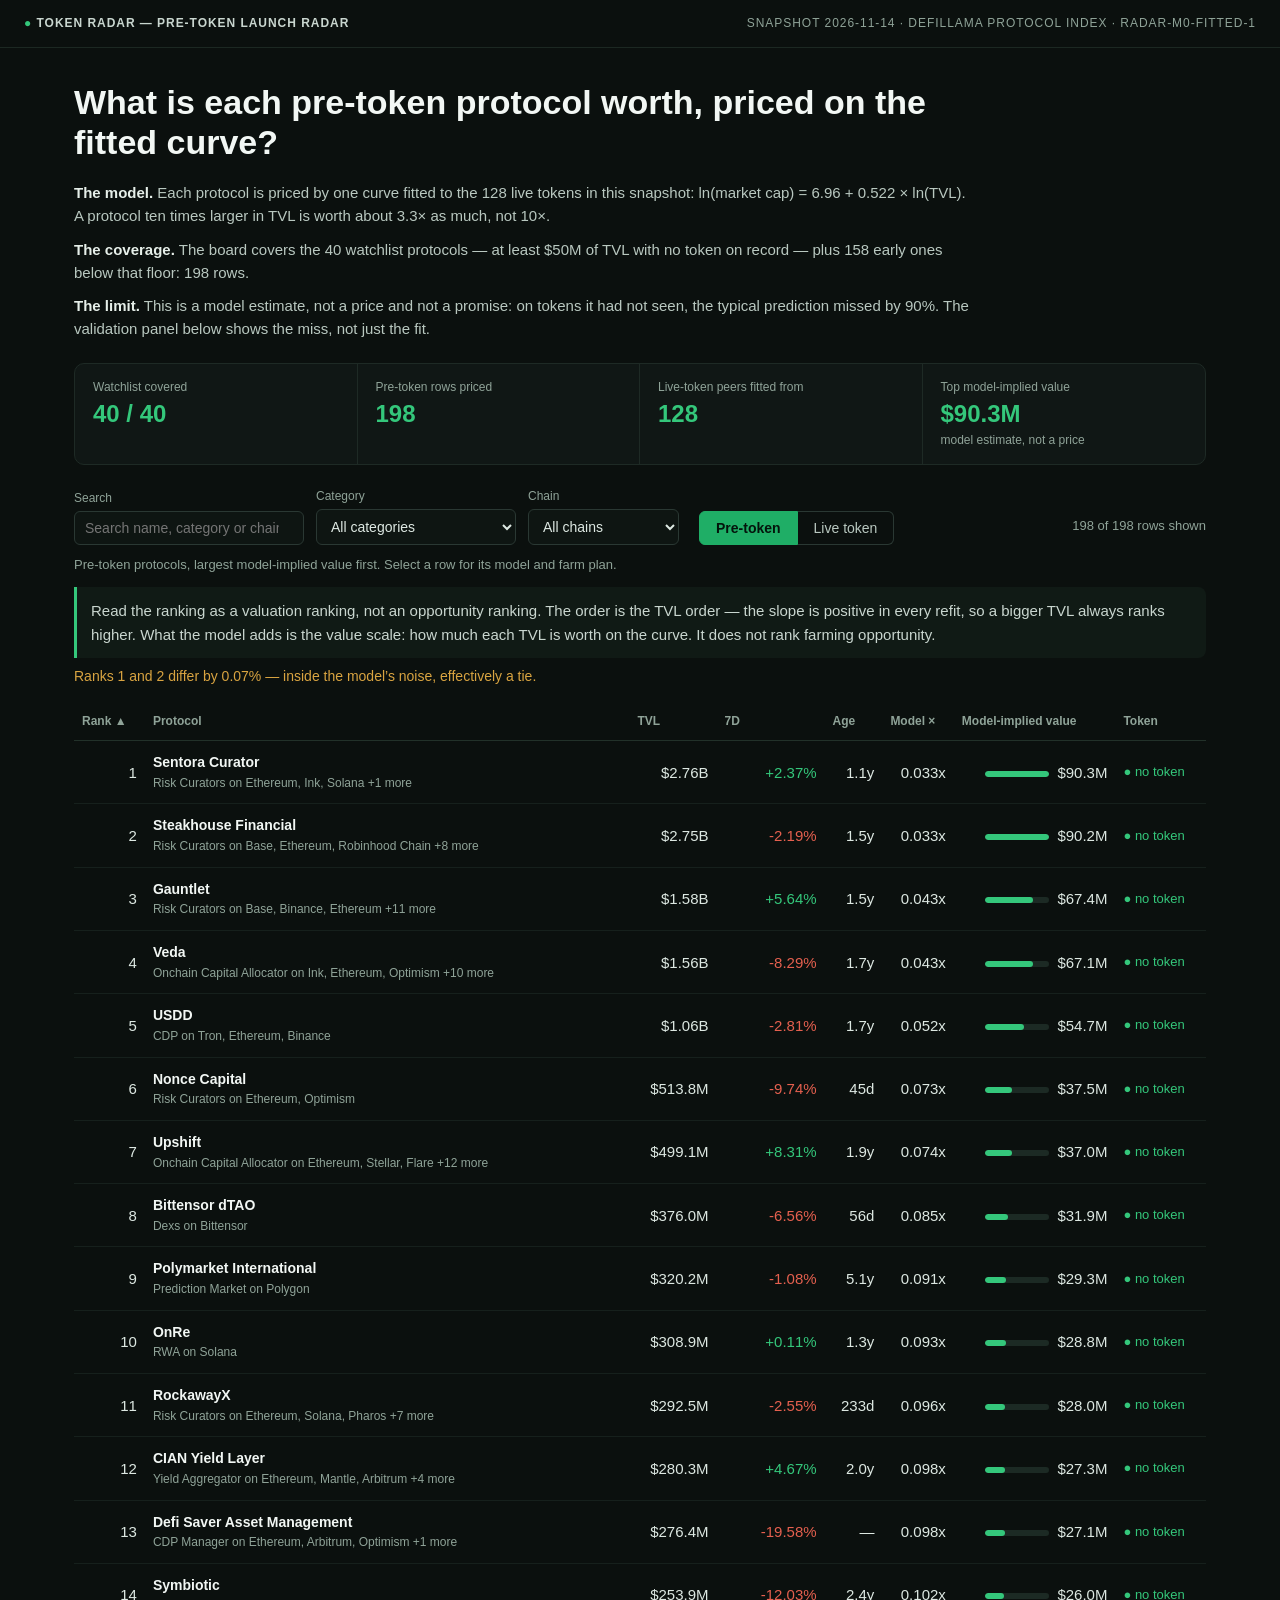
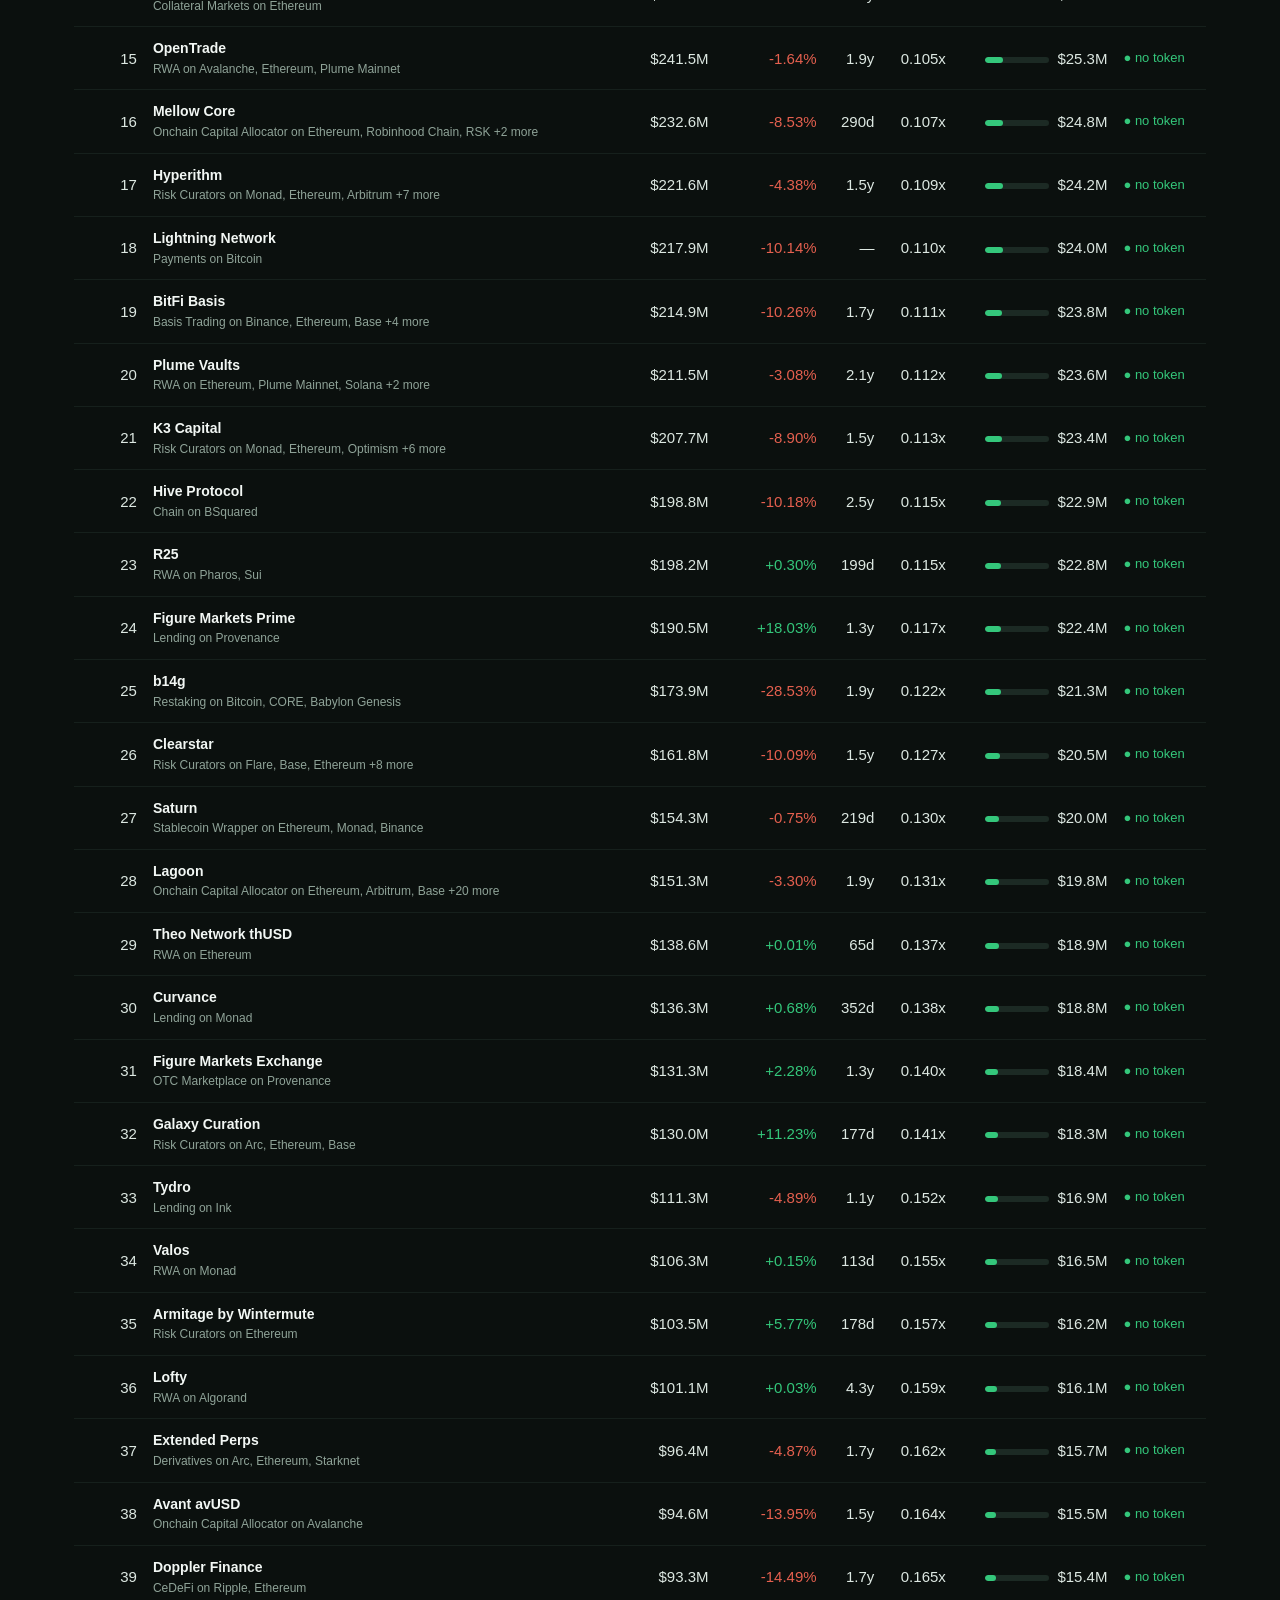
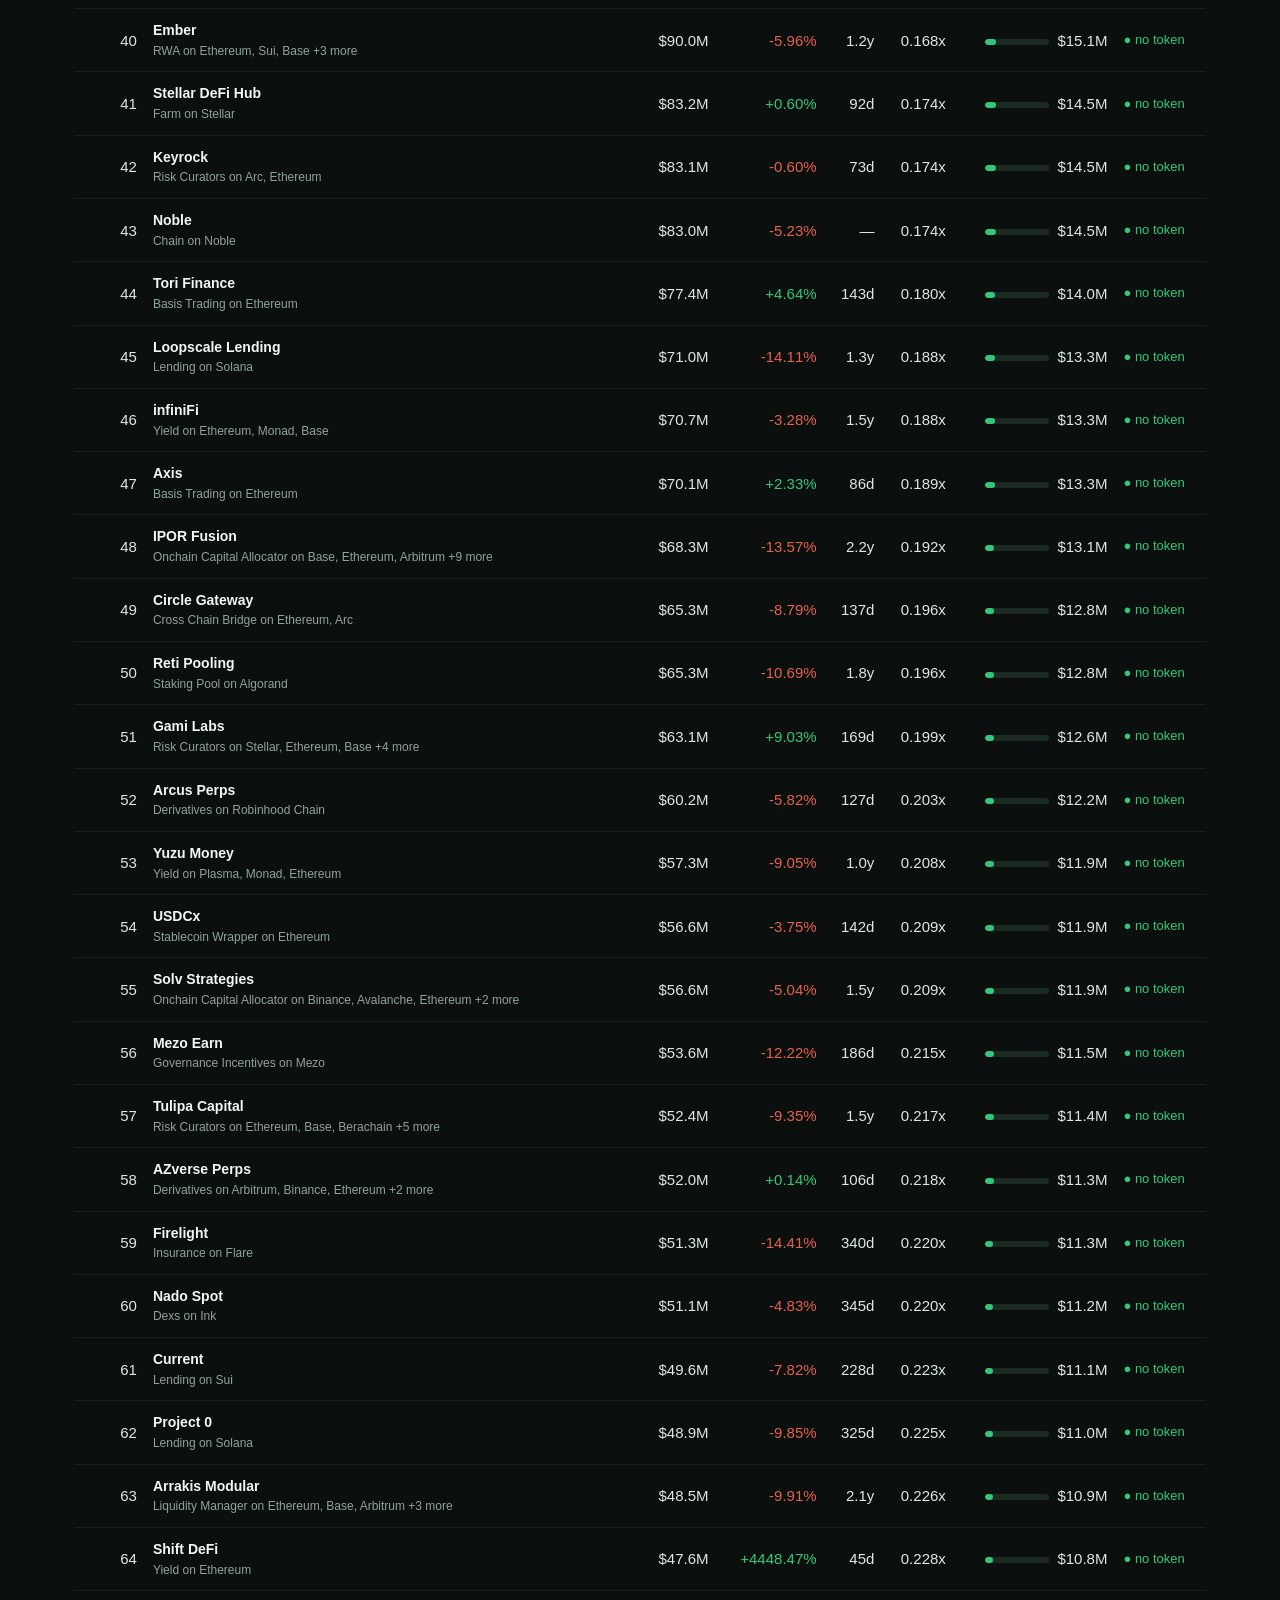
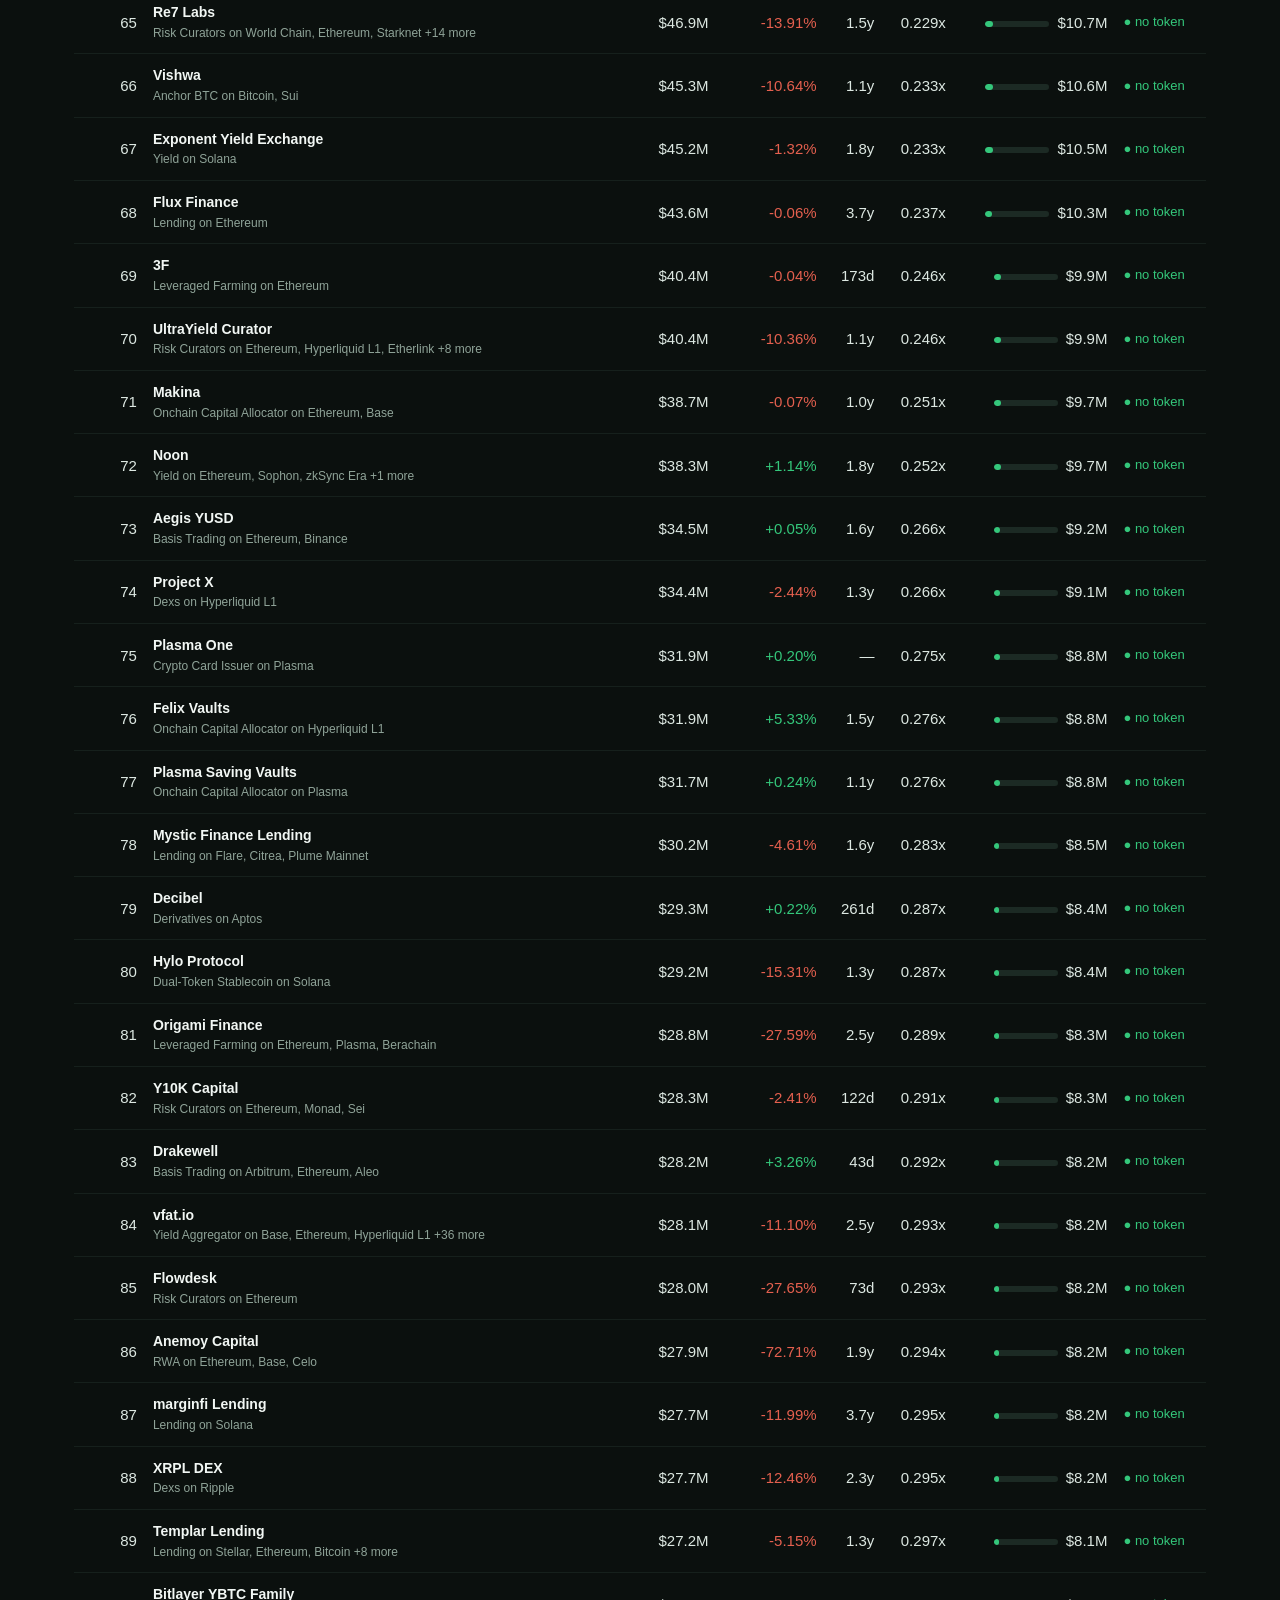
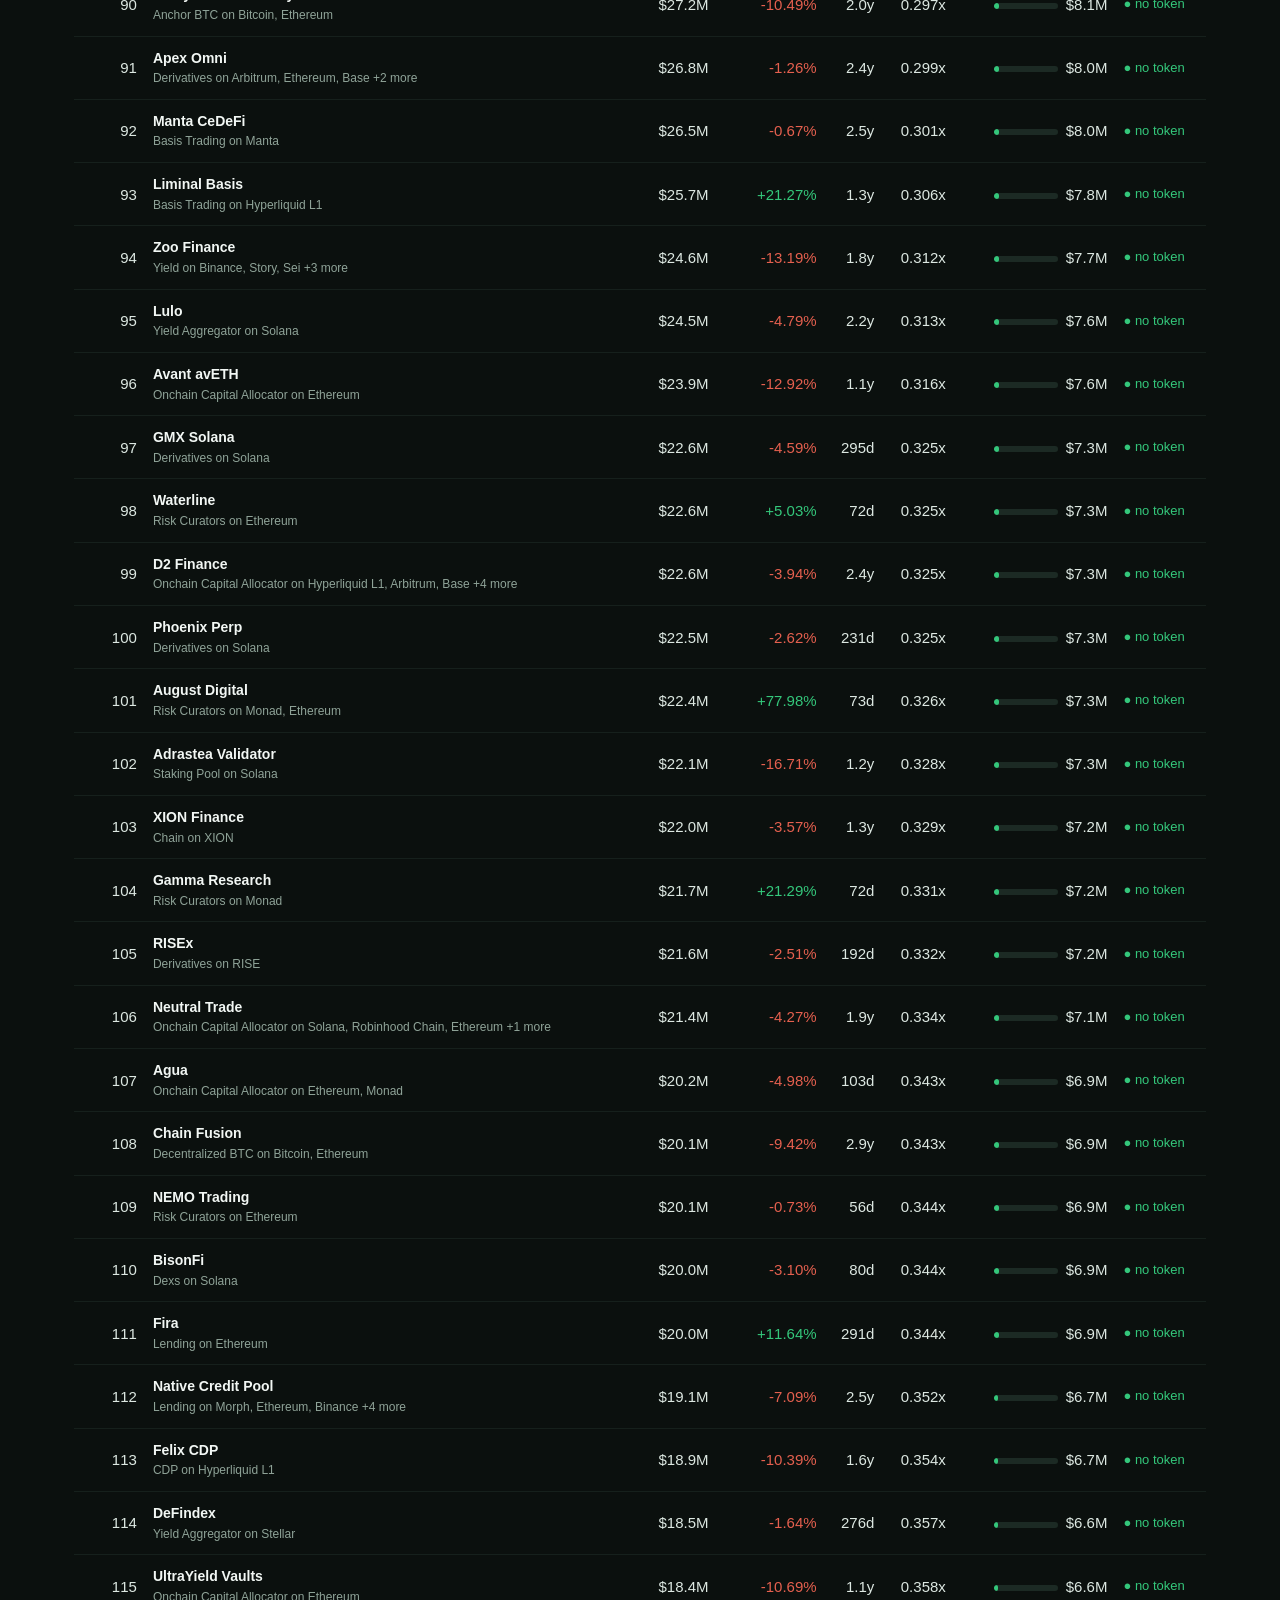
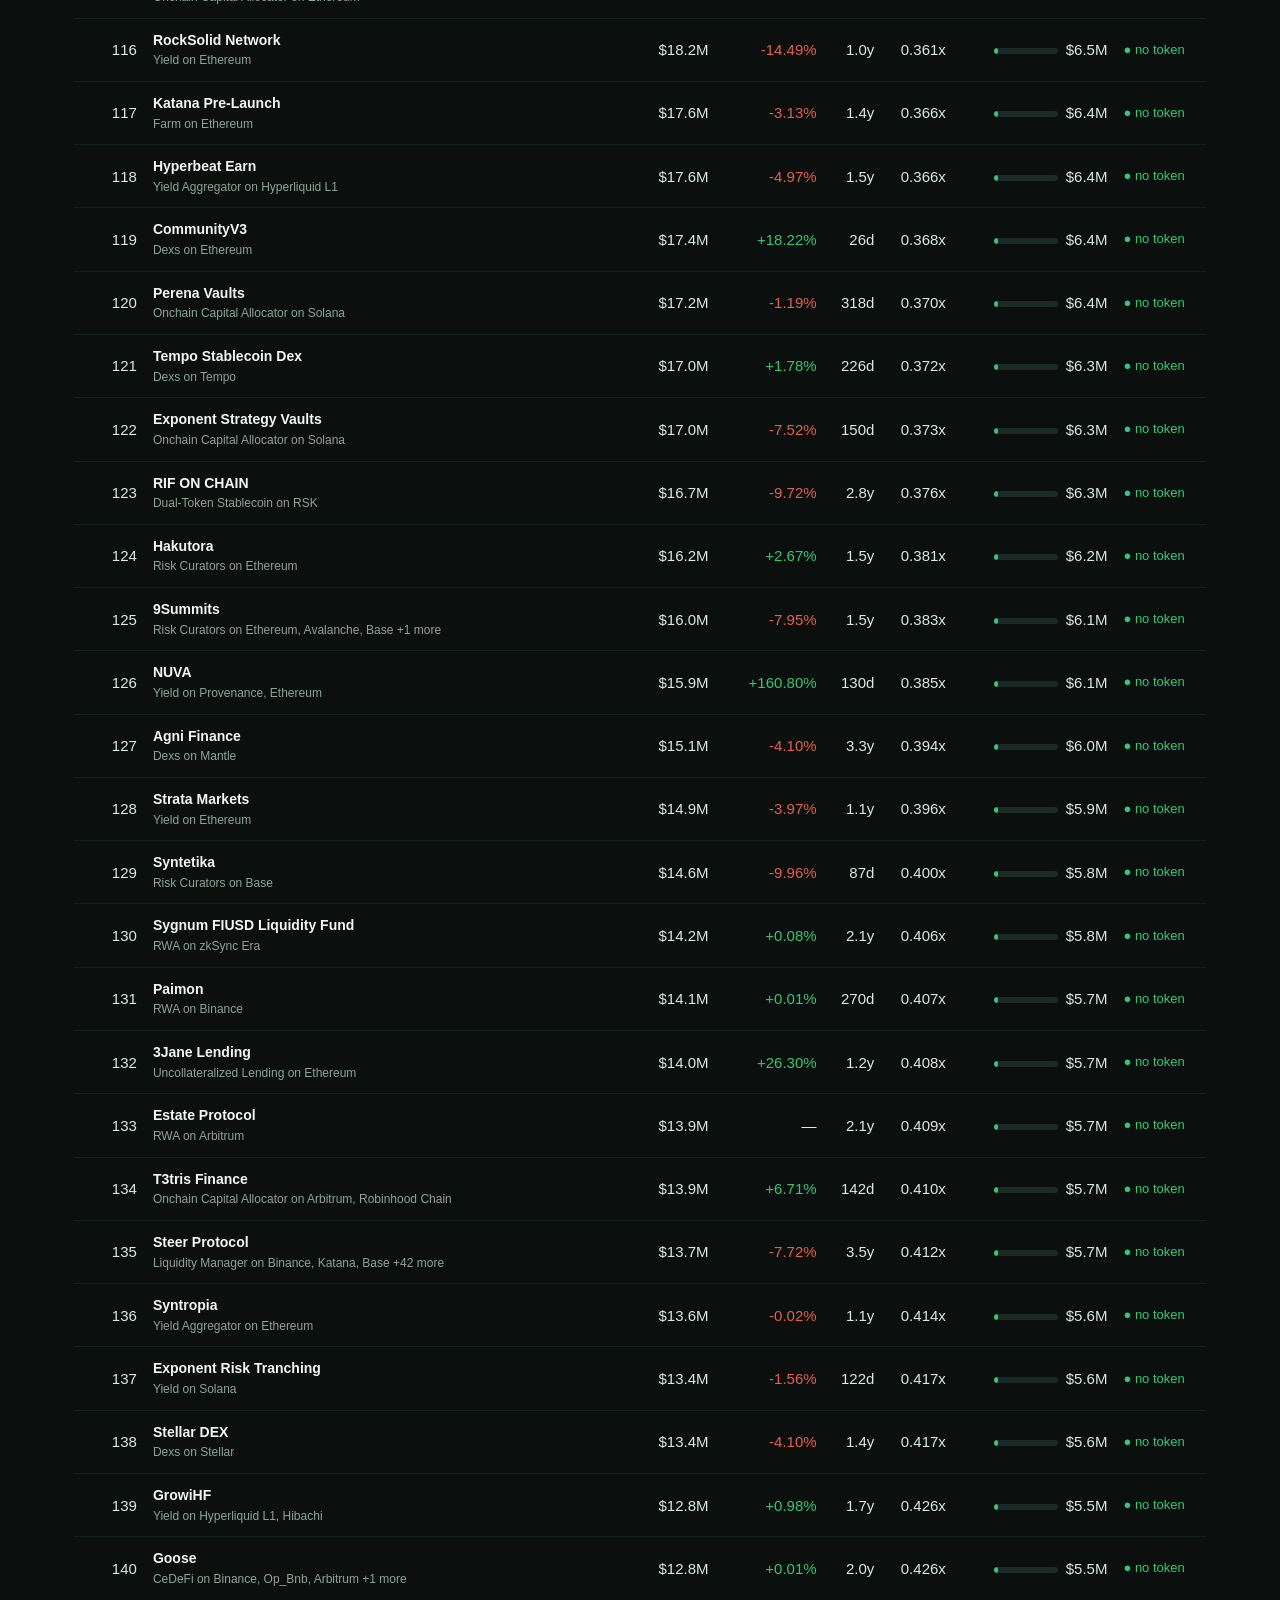
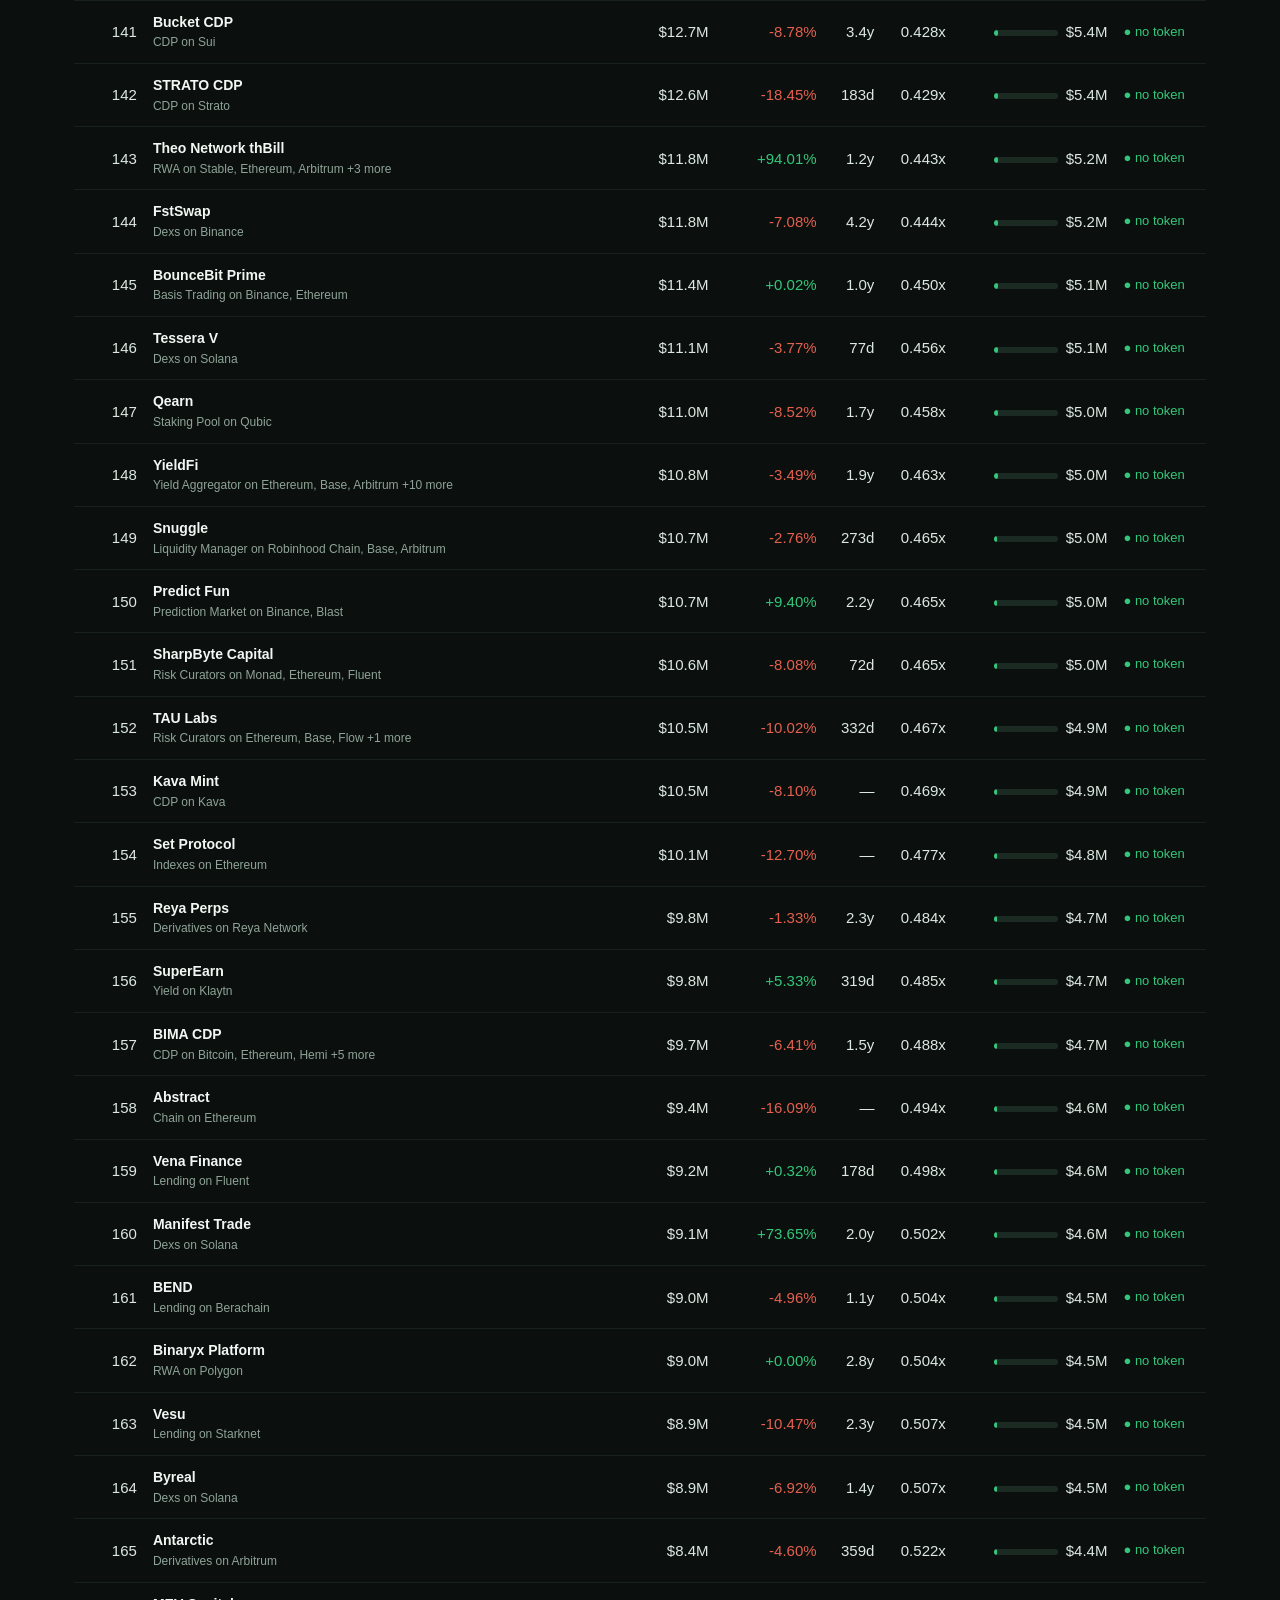
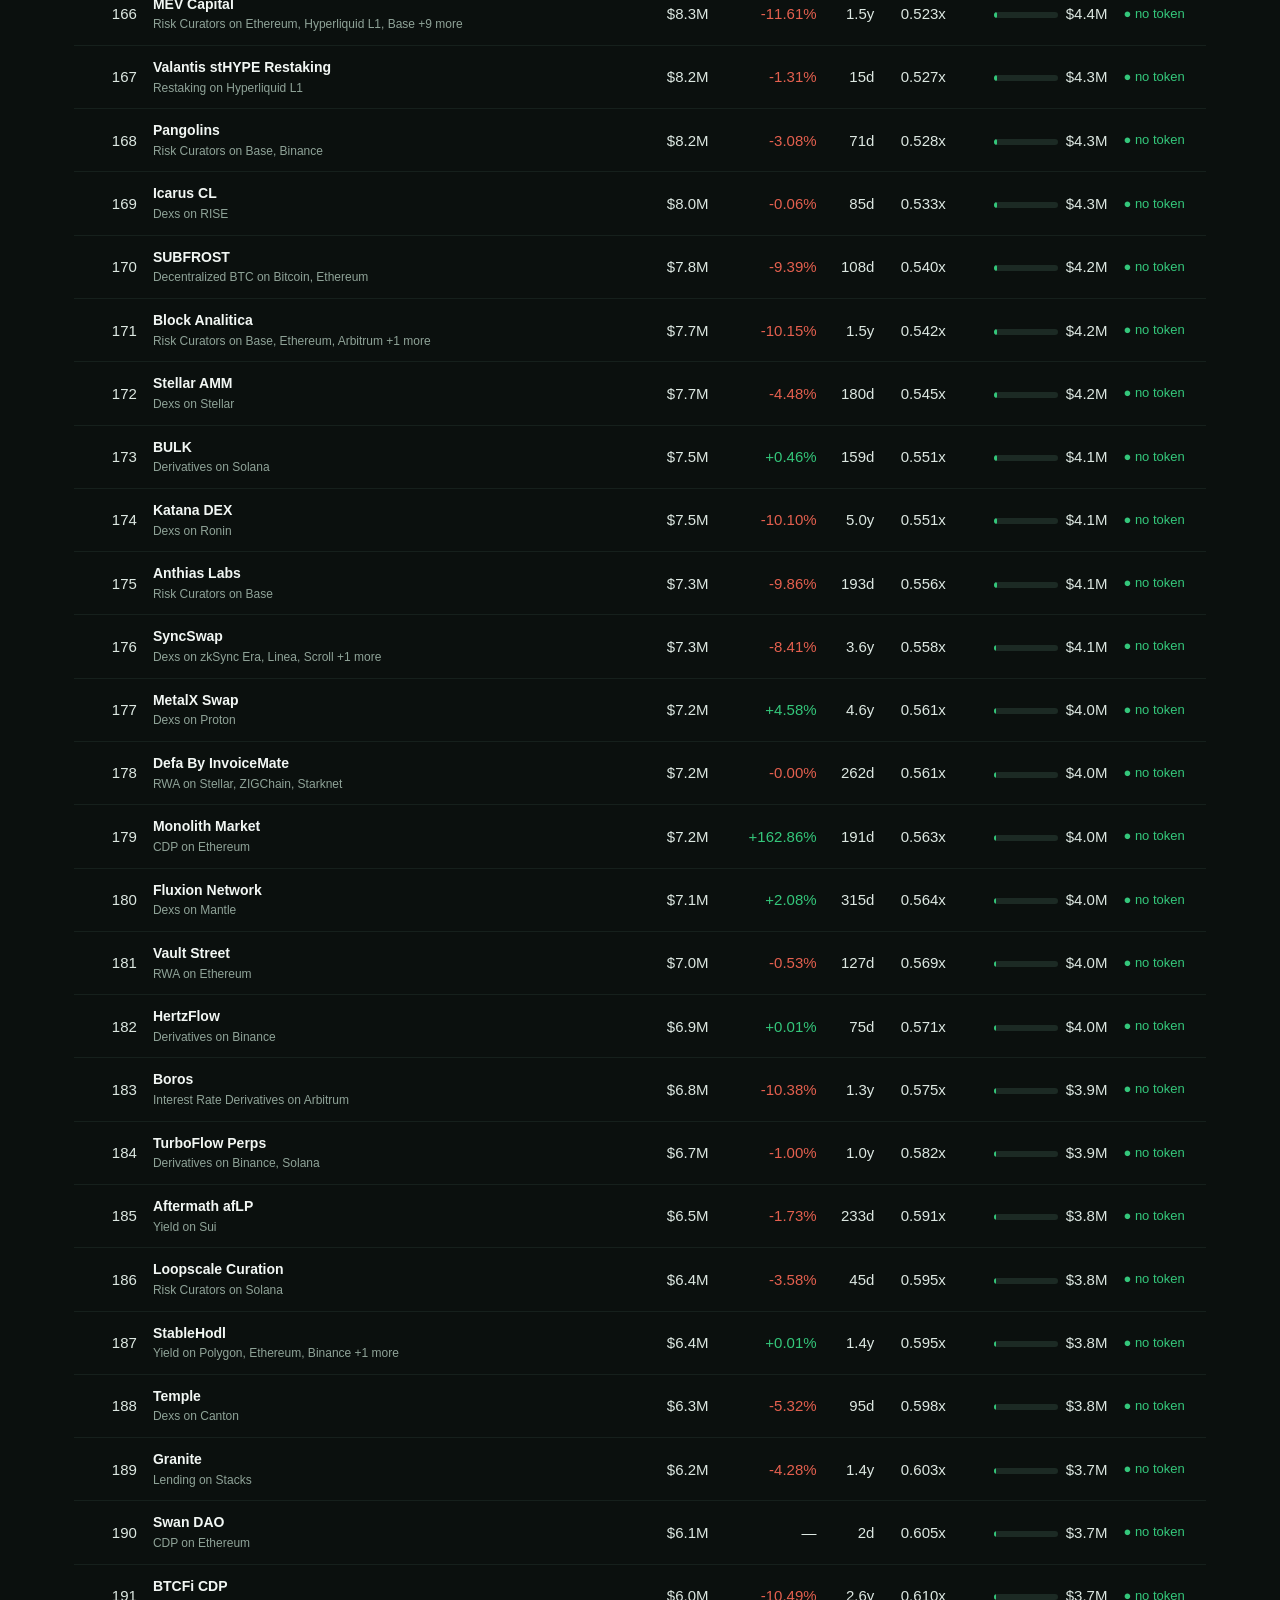
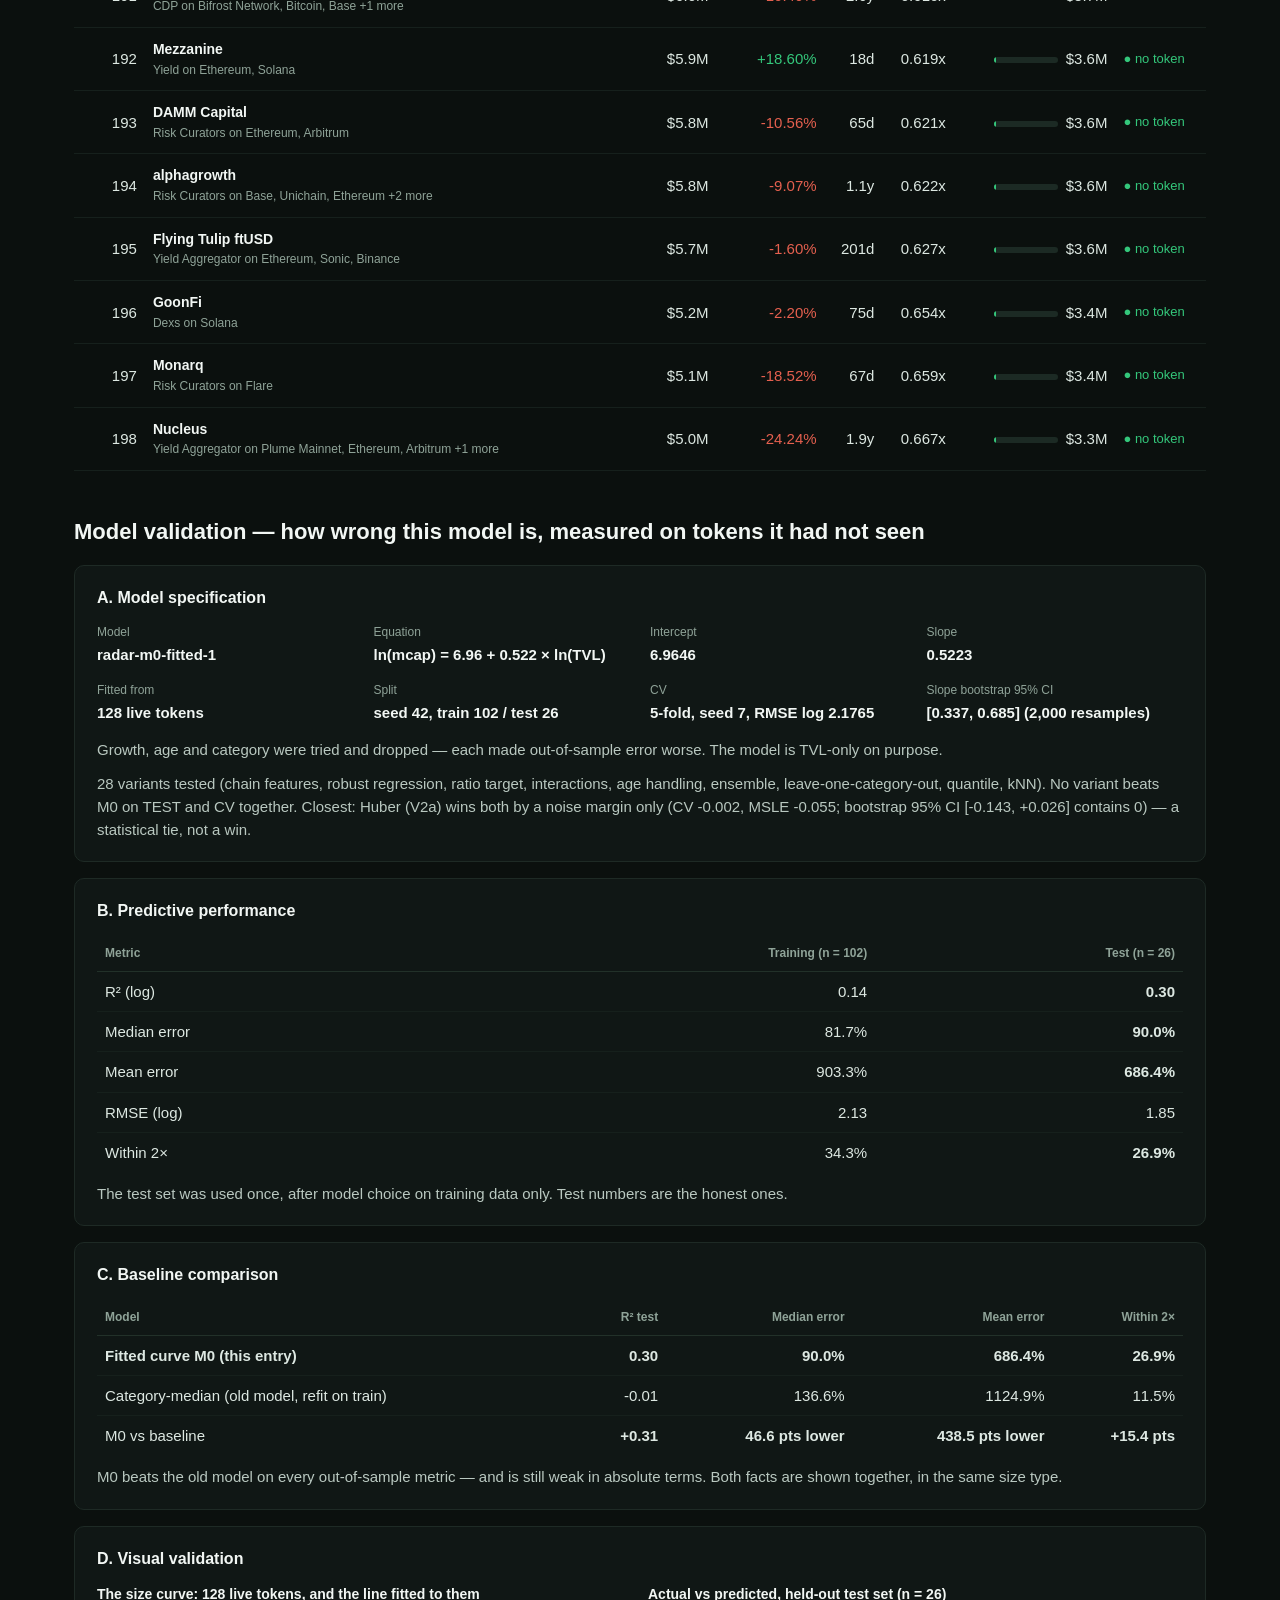
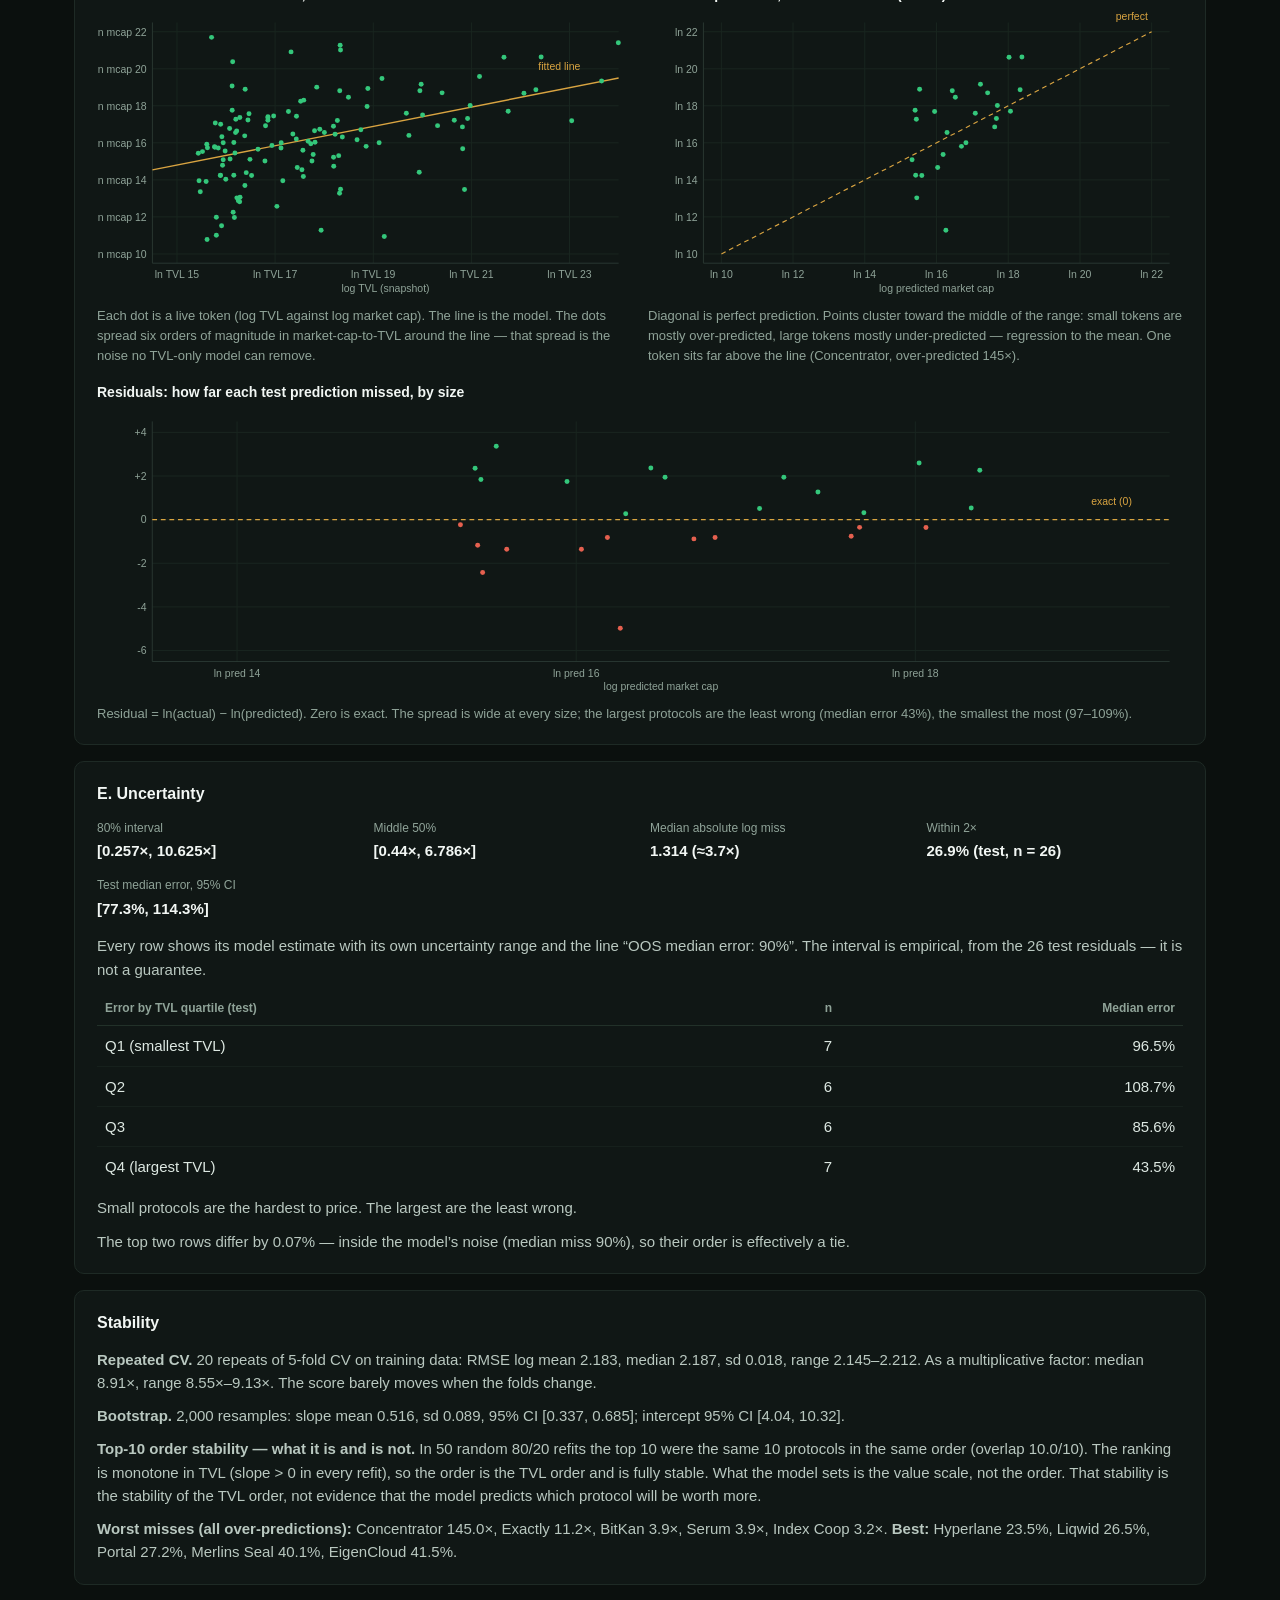
==== commit 4bd01e8c: "Final small fixes: farm capital sentence, semantic metric colours, D-E reshoot - Farm plan box: 'Cap" ====
--- a/out/dashboard/index.html
+++ b/out/dashboard/index.html
@@ -1,79 +1,78 @@
-<!DOCTYPE html>
+<!doctype html>
 <html lang="en">
 <head>
 <meta charset="utf-8">
 <meta name="viewport" content="width=device-width, initial-scale=1">
-<title>Token Radar — model-implied value for pre-token protocols</title>
+<title>Token Radar — Pre-token launch radar</title>
 <link rel="stylesheet" href="app.css">
+<script src="../data.js"></script>
+<script src="app.js" defer></script>
 </head>
 <body>
-<header class="topbar"><span class="dot"></span><span>TOKEN RADAR — PRE-TOKEN LAUNCH RADAR</span><span class="top-right">Snapshot 2026-11-14 · DefiLlama protocol index · radar-m0-fitted-1</span></header>
+<header class="top">
+  <span class="brand"><span class="dot">&#9679;</span> TOKEN RADAR &mdash; PRE-TOKEN LAUNCH RADAR</span>
+  <span class="top-right">Snapshot 2026-11-14 &middot; DefiLlama protocol index &middot; radar-m0-fitted-1</span>
+</header>
 <main>
-<h1>What is each pre-token protocol worth, priced on the fitted curve?</h1>
-<div class="lede">
-<p><strong>The model.</strong> Each protocol is priced by one curve fitted to the 128 live tokens in this snapshot: ln(market cap) = 6.96 + 0.522 &times; ln(TVL). A protocol ten times larger in TVL is worth about 3.3&times; as much, not 10&times;.</p>
-<p><strong>The coverage.</strong> The board covers the 40 watchlist protocols — at least $50M of TVL with no token on record — plus 158 early ones below that floor: 198 rows.</p>
-<p><strong>The limit.</strong> This is a model estimate, not a price and not a promise: on tokens it had not seen, the typical prediction missed by 90%. The validation panel below shows the miss, not just the fit.</p>
-</div>
-<section class="stats" aria-label="Coverage">
-<div class="stat"><div class="stat-label">Watchlist covered</div><div class="stat-value" id="stat-watch">40 / 40</div></div>
-<div class="stat"><div class="stat-label">Pre-token rows priced</div><div class="stat-value" id="stat-rows">198</div></div>
-<div class="stat"><div class="stat-label">Live-token peers fitted from</div><div class="stat-value" id="stat-live">128</div></div>
-<div class="stat"><div class="stat-label">Top model-implied value</div><div class="stat-value" id="stat-top">$90.3M</div><div class="stat-sub">model estimate, not a price</div></div>
-</section>
-<div class="controls">
-<label>Search<input id="q" type="search" placeholder="Search name, category or chain"></label>
-<label>Category<select id="cat"></select></label>
-<label>Chain<select id="chain"></select></label>
-<div class="tabs" role="tablist">
-<button id="tab-pre" class="tab active" type="button">Pre-token</button>
-<button id="tab-live" class="tab" type="button">Live token</button>
-</div>
-<span class="count" id="count"></span>
-</div>
-<p class="board-note">Pre-token protocols, largest model-implied value first. Select a row for its model and farm plan.</p>
-<p class="rank-note">Read the ranking as a valuation ranking, not an opportunity ranking. The order is the TVL order — the slope is positive in every refit, so a bigger TVL always ranks higher. What the model adds is the value scale: how much each TVL is worth on the curve. It does not rank farming opportunity.</p>
-<p class="topgap" id="topgap"></p>
-<table class="board" id="board-pre">
-<thead><tr>
-<th data-sort="rank" class="sortable num">Rank</th>
-<th data-sort="name" class="sortable">Protocol</th>
-<th data-sort="tvl_usd" class="sortable num">TVL</th>
-<th data-sort="change_7d" class="sortable num">7D</th>
-<th data-sort="age_days" class="sortable num">Age</th>
-<th data-sort="model_multiple" class="sortable num">Model &times;</th>
-<th data-sort="implied_value_usd" class="sortable num">Model-implied value</th>
-<th>Token</th>
-</tr></thead>
-<tbody id="rows"></tbody>
-</table>
-<table class="board" id="board-live" hidden>
-<thead><tr>
-<th data-sort="name" class="sortable">Protocol</th>
-<th data-sort="tvl_usd" class="sortable num">TVL</th>
-<th data-sort="change_7d" class="sortable num">7D</th>
-<th data-sort="mcap_usd" class="sortable num">Actual market cap</th>
-<th data-sort="implied" class="sortable num">Model-implied</th>
-<th data-sort="ratio" class="sortable num">Actual &divide; implied</th>
-</tr></thead>
-<tbody id="rows-live"></tbody>
-</table>
-<p class="live-note" id="live-note" hidden>Live tokens, shown so the model can be checked against reality. Model-implied is the same curve applied to each token's TVL. A ratio far from 1&times; is the model missing — the validation panel shows how often that happens.</p>
-<section id="model" class="validation">
-<h2>Model validation — how wrong this model is, measured on tokens it had not seen</h2>
-<div class="vsec"><h3>A. Model specification</h3><div id="spec-a"></div></div>
-<div class="vsec"><h3>B. Predictive performance</h3><div id="spec-b"></div></div>
-<div class="vsec"><h3>C. Baseline comparison</h3><div id="spec-c"></div></div>
-<div class="vsec"><h3>D. Visual validation</h3><div id="charts-d"></div></div>
-<div class="vsec"><h3>E. Uncertainty</h3><div id="spec-e"></div></div>
-<div class="vsec"><h3>Stability</h3><div id="spec-stab"></div></div>
-</section>
-<p class="foot">Snapshot 2026-11-14, DefiLlama protocol index. Model-implied values are this entry's own claim, never a price and never a promise. A protocol that records no token may still have one its DefiLlama record does not carry.</p>
+  <h1>What is each pre-token protocol worth, priced on the fitted curve?</h1>
+  <div class="lede">
+    <p><b>The model.</b> Each protocol is priced by one curve fitted to the 128 live tokens in this snapshot: ln(market cap) = 6.96 + 0.522 &times; ln(TVL). A protocol ten times larger in TVL is worth about 3.3&times; as much, not 10&times;.</p>
+    <p><b>The coverage.</b> The board covers the 40 watchlist protocols &mdash; at least $50M of TVL with no token on record &mdash; plus 158 early ones below that floor: 198 rows.</p>
+    <p><b>The limit.</b> This is a model estimate, not a price and not a promise: on tokens it had not seen, the typical prediction missed by 90%. The validation panel below shows the miss, not just the fit.</p>
+  </div>
+  <div class="stats">
+    <div class="stat"><span class="slabel">Watchlist covered</span><span class="sval" id="stat-watch">40 / 40</span></div>
+    <div class="stat"><span class="slabel">Pre-token rows priced</span><span class="sval" id="stat-rows">198</span></div>
+    <div class="stat"><span class="slabel">Live-token peers fitted from</span><span class="sval" id="stat-live">128</span></div>
+    <div class="stat"><span class="slabel">Top model-implied value</span><span class="sval" id="stat-top">$90.3M</span><span class="ssub">model estimate, not a price</span></div>
+  </div>
+  <div class="controls">
+    <div class="field"><label for="q">Search</label><input id="q" type="search" placeholder="Search name, category or chain"></div>
+    <div class="field"><label for="cat">Category</label><select id="cat"><option value="">All categories</option></select></div>
+    <div class="field"><label for="chain">Chain</label><select id="chain"><option value="">All chains</option></select></div>
+    <div class="tabs" role="tablist">
+      <button type="button" class="tab active" data-tab="pre">Pre-token</button>
+      <button type="button" class="tab" data-tab="live">Live token</button>
+    </div>
+    <span class="count" id="count">198 of 198 rows shown</span>
+  </div>
+  <p class="hint">Pre-token protocols, largest model-implied value first. Select a row for its model and farm plan.</p>
+  <div class="note">Read the ranking as a valuation ranking, not an opportunity ranking. The order is the TVL order &mdash; the slope is positive in every refit, so a bigger TVL always ranks higher. What the model adds is the value scale: how much each TVL is worth on the curve. It does not rank farming opportunity.</div>
+  <p class="tie" id="tie-note"></p>
+  <table id="board-pre" class="board">
+    <thead><tr>
+      <th data-sort="rank" class="num">Rank &#9650;</th>
+      <th data-sort="name">Protocol</th>
+      <th data-sort="tvl" class="num">TVL</th>
+      <th data-sort="change" class="num">7D</th>
+      <th data-sort="age" class="num">Age</th>
+      <th data-sort="multiple" class="num">Model &times;</th>
+      <th data-sort="implied" class="num">Model-implied value</th>
+      <th>Token</th>
+    </tr></thead>
+    <tbody id="rows"></tbody>
+  </table>
+  <table id="board-live" class="board" hidden>
+    <thead><tr>
+      <th data-sort="name">Protocol</th>
+      <th data-sort="tvl" class="num">TVL</th>
+      <th data-sort="change" class="num">7D</th>
+      <th data-sort="mcap" class="num">Actual market cap &#9660;</th>
+      <th data-sort="implied" class="num">Model-implied</th>
+      <th data-sort="ratio" class="num">Actual &divide; implied</th>
+    </tr></thead>
+    <tbody id="rows-live"></tbody>
+  </table>
+  <section id="model" class="validation">
+    <h2>Model validation &mdash; how wrong this model is, measured on tokens it had not seen</h2>
+    <div class="vblock"><h3>A. Model specification</h3><div id="spec-a"></div></div>
+    <div class="vblock"><h3>B. Predictive performance</h3><div id="spec-b"></div></div>
+    <div class="vblock"><h3>C. Baseline comparison</h3><div id="spec-c"></div></div>
+    <div class="vblock"><h3>D. Visual validation</h3><div id="charts-d"></div></div>
+    <div class="vblock"><h3>E. Uncertainty</h3><div id="spec-e"></div></div>
+    <div class="vblock"><h3>Stability</h3><div id="spec-stab"></div></div>
+  </section>
 </main>
-<aside id="drawer" class="drawer" hidden>
-<div class="drawer-inner" id="drawer-inner"></div>
-</aside>
-<script src="../data.js"></script>
-<script src="app.js"></script>
+<aside id="drawer" hidden></aside>
 </body>
 </html>
--- a/out/dashboard/app.css
+++ b/out/dashboard/app.css
@@ -1,87 +1,229 @@
-body { margin: 0; background: #0a0e0c; color: #e6efea; font-family: -apple-system, "Segoe UI", Roboto, Helvetica, Arial, sans-serif; }
-.topbar { display: flex; align-items: center; gap: 10px; padding: 12px 22px; border-bottom: 1px solid #1c2a24; font-size: 12px; letter-spacing: .12em; color: #9fb8ab; }
-.dot { width: 8px; height: 8px; border-radius: 50%; background: #2fd48a; display: inline-block; }
-.top-right { margin-left: auto; letter-spacing: 0; color: #7d9387; }
-main { max-width: 1200px; margin: 0 auto; padding: 26px 24px 60px; }
-h1 { font-size: 34px; line-height: 1.15; margin: 10px 0 14px; max-width: 920px; }
-.lede p { margin: 6px 0; color: #c3d2c9; font-size: 15px; line-height: 1.55; max-width: 980px; }
-.lede strong { color: #e6efea; }
-.stats { display: grid; grid-template-columns: repeat(4, 1fr); border-top: 1px solid #1c2a24; border-bottom: 1px solid #1c2a24; margin: 22px 0; }
-.stat { padding: 14px 18px; border-left: 1px solid #1c2a24; }
-.stat:first-child { border-left: none; }
-.stat-label { font-size: 12px; color: #8ba195; }
-.stat-value { font-size: 22px; color: #2fd48a; font-weight: 700; margin-top: 2px; }
-.stat-sub { font-size: 11px; color: #8ba195; margin-top: 2px; }
-.controls { display: flex; gap: 14px; align-items: flex-end; flex-wrap: wrap; margin: 18px 0 6px; }
-.controls label { font-size: 12px; color: #8ba195; display: flex; flex-direction: column; gap: 4px; }
-.controls input, .controls select { background: #131b17; border: 1px solid #24332c; color: #e6efea; padding: 8px 10px; border-radius: 6px; font-size: 14px; }
-.controls input { min-width: 230px; }
-.controls select { min-width: 180px; max-width: 240px; }
-.tabs { display: flex; margin-left: auto; }
-.tab { padding: 8px 16px; background: #131b17; border: 1px solid #24332c; color: #c3d2c9; cursor: pointer; font-size: 14px; }
+/* Token Radar v2 — dark emerald dashboard. No network, no web fonts. */
+* { box-sizing: border-box; }
+[hidden] { display: none !important; }
+html { scroll-behavior: auto; }
+body {
+  margin: 0;
+  background: #0b100e;
+  color: #dde8e2;
+  font-family: -apple-system, BlinkMacSystemFont, "Segoe UI", Roboto, Helvetica, Arial, sans-serif;
+  font-size: 15px;
+  line-height: 1.55;
+}
+a { color: #34c77b; }
+.top {
+  display: flex;
+  justify-content: space-between;
+  align-items: center;
+  gap: 16px;
+  padding: 14px 24px;
+  border-bottom: 1px solid #1c2822;
+  font-size: 12px;
+  letter-spacing: 0.08em;
+  color: #8fa398;
+  text-transform: uppercase;
+}
+.brand { color: #c9d6cf; font-weight: 600; white-space: nowrap; }
+.brand .dot { color: #34c77b; }
+.top-right { white-space: nowrap; overflow: hidden; text-overflow: ellipsis; }
+main { max-width: 1180px; margin: 0 auto; padding: 28px 24px 72px; }
+h1 { font-size: 34px; line-height: 1.2; color: #f2f7f4; margin: 6px 0 18px; max-width: 900px; }
+h2 { font-size: 22px; color: #f2f7f4; margin: 0 0 4px; }
+h3 { font-size: 16px; color: #f2f7f4; margin: 0 0 12px; }
+h4 { font-size: 14px; color: #f2f7f4; margin: 0 0 8px; }
+.lede { max-width: 900px; color: #b9c8c0; margin-bottom: 22px; }
+.lede p { margin: 0 0 10px; }
+.lede b { color: #e6efe9; }
+.stats {
+  display: grid;
+  grid-template-columns: repeat(4, 1fr);
+  border: 1px solid #1e2a25;
+  border-radius: 10px;
+  background: #101715;
+  margin-bottom: 22px;
+  overflow: hidden;
+}
+.stat { padding: 14px 18px; border-right: 1px solid #1e2a25; }
+.stat:last-child { border-right: none; }
+.slabel { display: block; font-size: 12px; color: #8fa398; margin-bottom: 4px; }
+.sval { display: block; font-size: 24px; font-weight: 700; color: #34c77b; line-height: 1.2; }
+.ssub { display: block; font-size: 12px; color: #8fa398; margin-top: 2px; }
+.controls { display: flex; align-items: flex-end; gap: 12px; flex-wrap: wrap; margin-bottom: 10px; }
+.field label { display: block; font-size: 12px; color: #8fa398; margin-bottom: 4px; }
+.field input, .field select {
+  background: #0e1512;
+  border: 1px solid #2a3833;
+  color: #dde8e2;
+  border-radius: 6px;
+  padding: 8px 10px;
+  font-size: 14px;
+  min-width: 0;
+}
+.field input { width: 230px; }
+.field select { max-width: 200px; }
+.field input:focus, .field select:focus { outline: 1px solid #34c77b; border-color: #34c77b; }
+.tabs { display: flex; gap: 0; margin-left: 8px; }
+.tab {
+  background: transparent;
+  border: 1px solid #2a3833;
+  color: #b9c8c0;
+  padding: 8px 16px;
+  font-size: 14px;
+  cursor: pointer;
+}
 .tab:first-child { border-radius: 6px 0 0 6px; }
-.tab:last-child { border-radius: 0 6px 6px 0; }
-.tab.active { background: #2fd48a; color: #06110b; border-color: #2fd48a; font-weight: 700; }
-.count { font-size: 13px; color: #8ba195; white-space: nowrap; padding-bottom: 8px; }
-.board-note { font-size: 13px; color: #8ba195; margin: 10px 0 4px; }
-.rank-note { font-size: 13px; color: #c3d2c9; background: #101713; border: 1px solid #1c2a24; border-left: 3px solid #2fd48a; padding: 10px 12px; margin: 8px 0; line-height: 1.5; }
-.topgap { font-size: 13px; color: #d9b45b; margin: 4px 0 10px; }
-.live-note { font-size: 13px; color: #8ba195; line-height: 1.5; margin: 10px 0; }
-table.board { width: 100%; border-collapse: collapse; font-size: 14px; }
-.board th { text-align: left; font-size: 11px; letter-spacing: .08em; color: #8ba195; padding: 10px 8px; border-bottom: 1px solid #24332c; white-space: nowrap; }
-.board th.sortable { cursor: pointer; }
-.board th.num, .board td.num { text-align: right; }
-.board td { padding: 10px 8px; border-bottom: 1px solid #16211c; vertical-align: middle; }
+.tab:last-child { border-radius: 0 6px 6px 0; border-left: none; }
+.tab.active { background: #1fae66; border-color: #1fae66; color: #04140c; font-weight: 700; }
+.count { margin-left: auto; font-size: 13px; color: #8fa398; padding-bottom: 9px; white-space: nowrap; }
+.hint { color: #8fa398; font-size: 13px; margin: 0 0 12px; }
+.note {
+  border-left: 3px solid #34c77b;
+  background: #101a15;
+  border-radius: 0 8px 8px 0;
+  padding: 12px 14px;
+  color: #c9d6cf;
+  margin: 0 0 8px;
+}
+.tie { color: #d9a441; margin: 0 0 14px; font-size: 14px; }
+table.board { width: 100%; border-collapse: collapse; margin-bottom: 8px; }
+.board th {
+  text-align: left;
+  font-size: 12px;
+  color: #8fa398;
+  font-weight: 600;
+  padding: 10px 8px;
+  border-bottom: 1px solid #223129;
+  white-space: nowrap;
+  user-select: none;
+}
+.board th[data-sort] { cursor: pointer; }
+.board th[data-sort]:hover { color: #c9d6cf; }
+.board td { padding: 11px 8px; border-bottom: 1px solid #16201c; vertical-align: middle; }
 .board tbody tr { cursor: pointer; }
-.board tbody tr:hover { background: #111a15; }
-.pname { font-weight: 600; white-space: nowrap; }
-.psub { font-size: 12px; color: #8ba195; white-space: nowrap; overflow: hidden; text-overflow: ellipsis; max-width: 360px; }
-.pos { color: #2fd48a; }
-.neg { color: #f2707a; }
-.bar { display: inline-block; width: 90px; height: 6px; background: #1c2a24; border-radius: 3px; vertical-align: middle; margin-right: 8px; }
-.bar i { display: block; height: 100%; background: #2fd48a; border-radius: 3px; }
-.tok { color: #2fd48a; white-space: nowrap; font-size: 13px; }
-.validation { margin-top: 48px; }
-.validation h2 { font-size: 22px; margin: 0 0 18px; line-height: 1.3; }
-.vsec { background: #0e1512; border: 1px solid #1c2a24; border-radius: 8px; padding: 18px 20px; margin-bottom: 16px; }
-.vsec h3 { margin: 0 0 10px; font-size: 16px; }
-.vsec p { color: #c3d2c9; font-size: 14px; line-height: 1.55; margin: 8px 0; }
-.spec-grid { display: grid; grid-template-columns: repeat(auto-fit, minmax(230px, 1fr)); gap: 8px 24px; margin: 6px 0; }
-.spec { font-size: 14px; color: #8ba195; }
-.spec b { color: #e6efea; font-weight: 600; }
-table.vtable { width: 100%; border-collapse: collapse; font-size: 14px; margin: 6px 0; }
-.vtable th { text-align: left; color: #8ba195; font-size: 12px; padding: 6px 8px; border-bottom: 1px solid #24332c; }
-.vtable td { padding: 6px 8px; border-bottom: 1px solid #16211c; }
-.vtable td.num, .vtable th.num { text-align: right; }
-.vtable td.hl { color: #2fd48a; font-weight: 700; }
-.chart { margin: 14px 0; }
-.chart h4 { font-size: 14px; margin: 0 0 4px; }
-.chart-cap { font-size: 13px; color: #8ba195; line-height: 1.5; margin: 6px 0 0; }
-.charts-2 { display: grid; grid-template-columns: 1fr 1fr; gap: 16px; }
+.board tbody tr:hover { background: #121c18; }
+#board-live tbody tr { cursor: default; }
+.num { text-align: right; font-variant-numeric: tabular-nums; white-space: nowrap; }
+.pos { color: #34c77b; }
+.neg { color: #e5604f; }
+.pname { color: #f2f7f4; font-weight: 700; font-size: 14px; }
+.psub { color: #8fa398; font-size: 12px; }
+.bar { display: inline-block; width: 64px; height: 6px; background: #1c2a24; border-radius: 3px; margin-right: 8px; vertical-align: middle; overflow: hidden; }
+.bar i { display: block; height: 100%; background: #34c77b; border-radius: 3px; }
+.tok { color: #34c77b; white-space: nowrap; font-size: 13px; }
+
+/* Validation panel */
+.validation { margin-top: 44px; }
+.validation > h2 { margin-bottom: 16px; }
+.vblock {
+  background: #101715;
+  border: 1px solid #1e2a25;
+  border-radius: 10px;
+  padding: 20px 22px;
+  margin-bottom: 16px;
+}
+.vblock p { color: #b9c8c0; margin: 0 0 10px; }
+.vblock p:last-child { margin-bottom: 0; }
+.spec-grid { display: grid; grid-template-columns: repeat(4, 1fr); gap: 14px 20px; margin-bottom: 14px; }
+.spec-grid .slabel { font-size: 12px; color: #8fa398; display: block; margin-bottom: 2px; }
+.spec-grid .sval2 { color: #f2f7f4; font-weight: 700; }
+table.vtable { width: 100%; border-collapse: collapse; margin: 4px 0 10px; }
+.vtable th {
+  text-align: left;
+  font-size: 12px;
+  color: #8fa398;
+  font-weight: 600;
+  padding: 8px;
+  border-bottom: 1px solid #223129;
+  white-space: nowrap;
+}
+.vtable td { padding: 8px; border-bottom: 1px solid #16201c; color: #dde8e2; }
+.vtable td.num, .vtable th.num { text-align: right; font-variant-numeric: tabular-nums; }
+.vtable tr:last-child td { border-bottom: none; }
+.good { color: #34c77b; font-weight: 700; }
+.warn { color: #d9a441; font-weight: 700; }
+.bad { color: #e5604f; font-weight: 700; }
+.muted { color: #8fa398; }
+.charts-top { display: grid; grid-template-columns: 1fr 1fr; gap: 16px; margin-bottom: 16px; }
+.chart h4 { margin-bottom: 6px; }
 .chart svg { width: 100%; height: auto; display: block; }
-.warn { background: #2a1f10; border: 1px solid #6b4d1f; color: #f0c979; padding: 10px 12px; border-radius: 6px; font-size: 13px; line-height: 1.5; margin: 12px 0; }
-.foot { font-size: 12px; color: #7d9387; margin-top: 28px; line-height: 1.5; }
-.drawer { position: fixed; top: 0; right: 0; width: 440px; max-width: 94vw; height: 100vh; overflow-y: auto; background: #0e1512; border-left: 1px solid #24332c; box-shadow: -12px 0 32px rgba(0,0,0,.5); z-index: 20; padding: 18px 22px 40px; }
-.drawer-head { display: flex; justify-content: space-between; align-items: flex-start; gap: 12px; }
-.drawer-rank { font-size: 11px; letter-spacing: .1em; color: #8ba195; }
-.drawer h2 { font-size: 22px; margin: 4px 0; line-height: 1.2; }
-.dsub { font-size: 13px; color: #8ba195; margin: 2px 0 12px; }
-.close-btn { background: transparent; border: 1px solid #24332c; color: #c3d2c9; border-radius: 6px; padding: 6px 10px; cursor: pointer; font-size: 13px; white-space: nowrap; }
-.farm-summary { background: #122019; border: 1px solid #2a4a38; border-left: 3px solid #2fd48a; border-radius: 6px; padding: 12px 14px; margin: 4px 0 14px; }
-.farm-summary h4 { margin: 0 0 6px; font-size: 14px; }
-.farm-summary p { margin: 4px 0; font-size: 13px; line-height: 1.5; color: #c3d2c9; }
-.farm-total { font-weight: 700; color: #e6efea; }
-.farm-assume { font-size: 12px; color: #d9b45b; }
-.drow { display: flex; justify-content: space-between; gap: 12px; padding: 8px 0; border-bottom: 1px solid #16211c; font-size: 14px; }
-.dlabel { color: #8ba195; }
-.dvalue { text-align: right; font-weight: 600; }
-.drawer h4 { font-size: 15px; margin: 16px 0 6px; }
-.steps { margin: 8px 0; padding-left: 18px; }
-.steps li { margin: 8px 0; font-size: 13px; line-height: 1.5; color: #c3d2c9; }
-.recompute { font-size: 13px; color: #8ba195; line-height: 1.5; margin: 10px 0; }
+.chart .cap { color: #8fa398; font-size: 13px; margin: 8px 0 0; }
+.chart-full { margin-bottom: 0; }
+.axis { font-size: 11px; fill: #8fa398; }
+.gridline { stroke: #1a2620; stroke-width: 1; }
+.axisline { stroke: #2a3833; stroke-width: 1; }
+.fitline { stroke: #d9a441; stroke-width: 1.5; }
+.perfect { stroke: #d9a441; stroke-width: 1.2; stroke-dasharray: 5 4; }
+.dotp { fill: #34c77b; }
+.dotneg { fill: #e5604f; }
+.chartlabel { font-size: 11px; fill: #d9a441; }
+
+/* Detail drawer */
+#drawer {
+  position: fixed;
+  top: 0;
+  right: 0;
+  height: 100vh;
+  width: 470px;
+  max-width: 92vw;
+  background: #0e1512;
+  border-left: 1px solid #223129;
+  overflow-y: auto;
+  padding: 20px 22px 40px;
+  z-index: 20;
+}
+#drawer .dhead { display: flex; justify-content: space-between; align-items: center; margin-bottom: 6px; }
+#drawer .drank { font-size: 12px; letter-spacing: 0.08em; color: #8fa398; text-transform: uppercase; }
+#drawer .dclose {
+  background: transparent;
+  border: 1px solid #2a3833;
+  color: #dde8e2;
+  border-radius: 6px;
+  padding: 5px 12px;
+  font-size: 13px;
+  cursor: pointer;
+}
+#drawer .dclose:hover { border-color: #34c77b; color: #34c77b; }
+#drawer h2 { font-size: 24px; margin: 0 0 2px; }
+#drawer .dsub { color: #8fa398; font-size: 13px; margin: 0 0 14px; }
+#drawer h3 { margin: 20px 0 8px; }
+.farm-summary {
+  border: 1px solid #2a4a38;
+  border-left: 3px solid #34c77b;
+  background: #101a15;
+  border-radius: 8px;
+  padding: 14px 16px;
+  margin: 0 0 16px;
+}
+.farm-summary h4 { margin: 0 0 8px; }
+.farm-summary p { color: #c9d6cf; margin: 0 0 8px; font-size: 14px; }
+.farm-summary p:last-child { margin-bottom: 0; }
+.dstats { margin: 0 0 6px; }
+.drow {
+  display: flex;
+  justify-content: space-between;
+  gap: 16px;
+  padding: 8px 0;
+  border-bottom: 1px solid #16201c;
+}
+.drow:last-child { border-bottom: none; }
+.drow .dlabel { color: #8fa398; }
+.drow .dval { color: #f2f7f4; font-weight: 700; text-align: right; font-variant-numeric: tabular-nums; white-space: nowrap; }
+.recompute { color: #8fa398; font-size: 13px; margin: 12px 0; }
+.warnbox {
+  border: 1px solid #6b4d16;
+  background: #1a150c;
+  border-radius: 8px;
+  padding: 12px 14px;
+  color: #e8c87a;
+  font-size: 14px;
+  margin: 12px 0;
+}
+ol.steps { margin: 0; padding-left: 20px; color: #c9d6cf; }
+ol.steps li { margin-bottom: 10px; font-size: 14px; }
 @media (max-width: 900px) {
   .stats { grid-template-columns: repeat(2, 1fr); }
-  .charts-2 { grid-template-columns: 1fr; }
-  .drawer { width: 100vw; }
+  .spec-grid { grid-template-columns: repeat(2, 1fr); }
+  .charts-top { grid-template-columns: 1fr; }
   h1 { font-size: 26px; }
-}
+  #drawer { width: 100vw; }
+}
